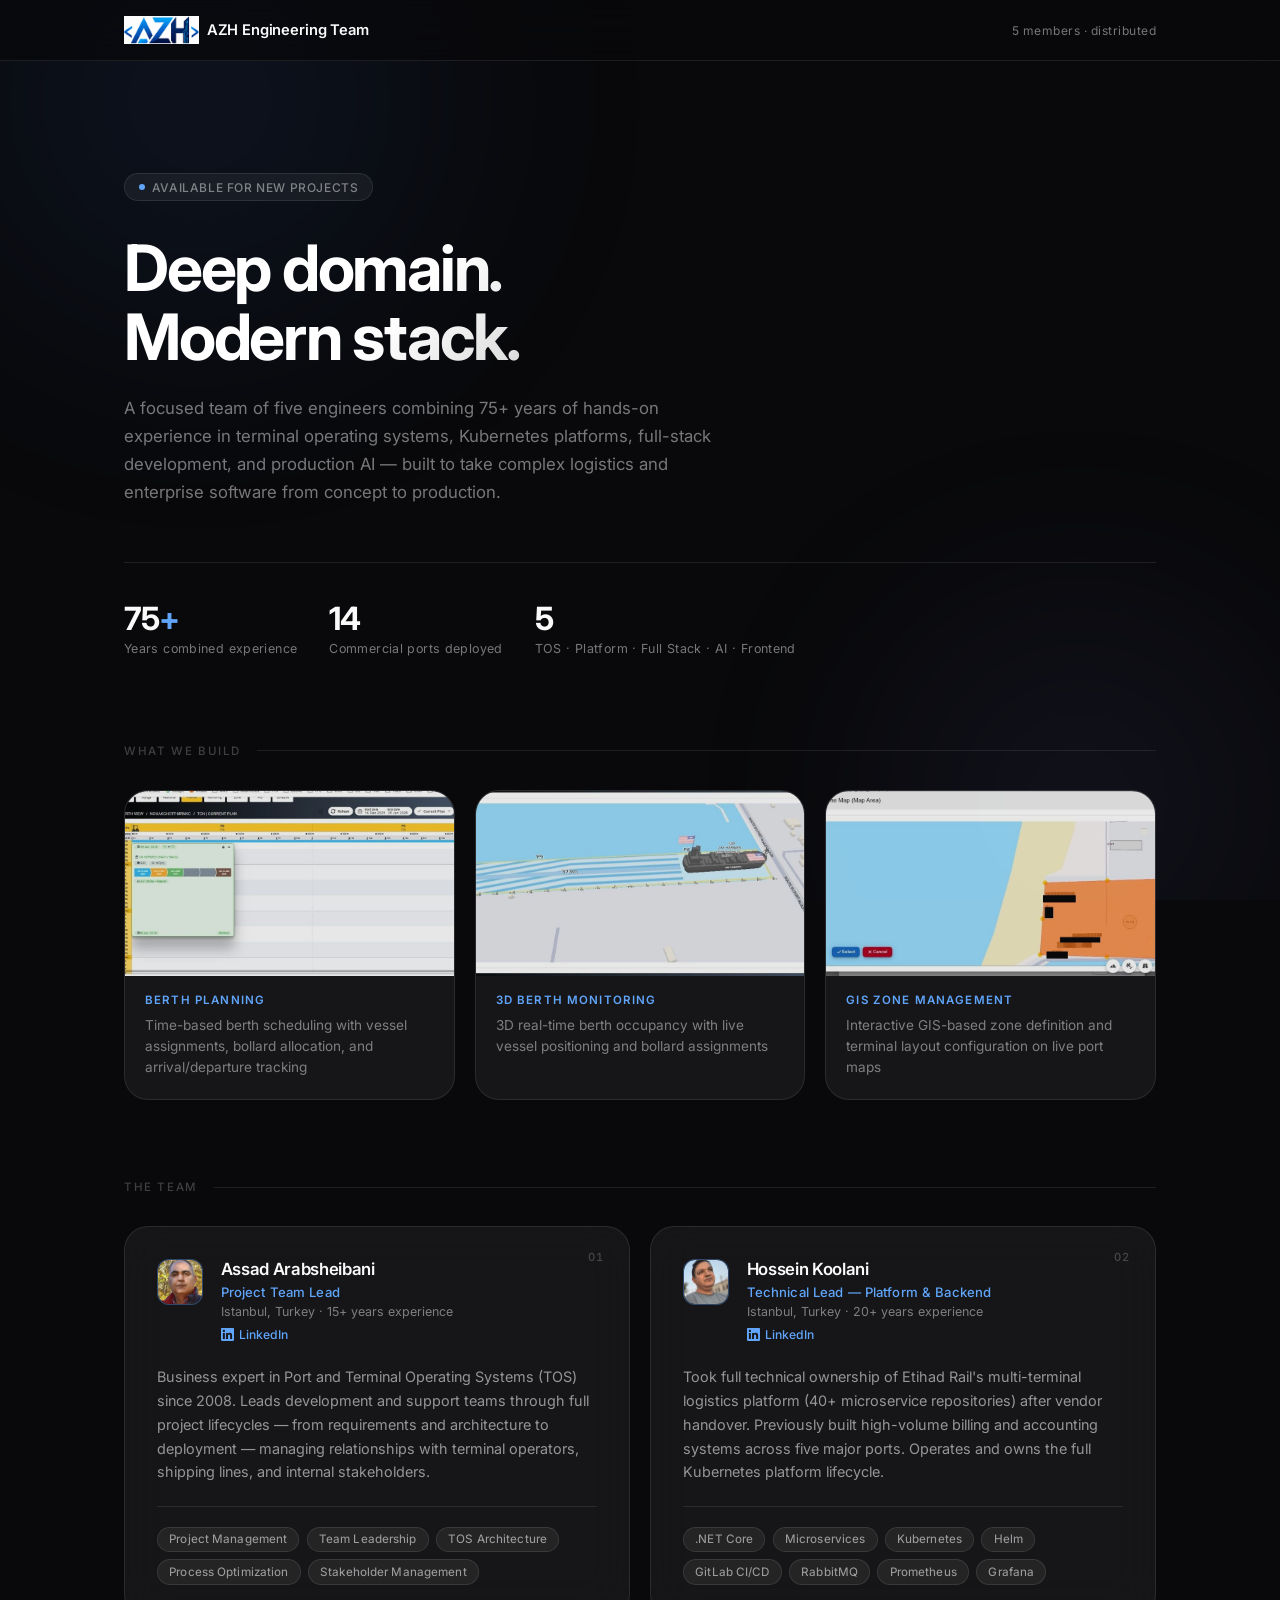
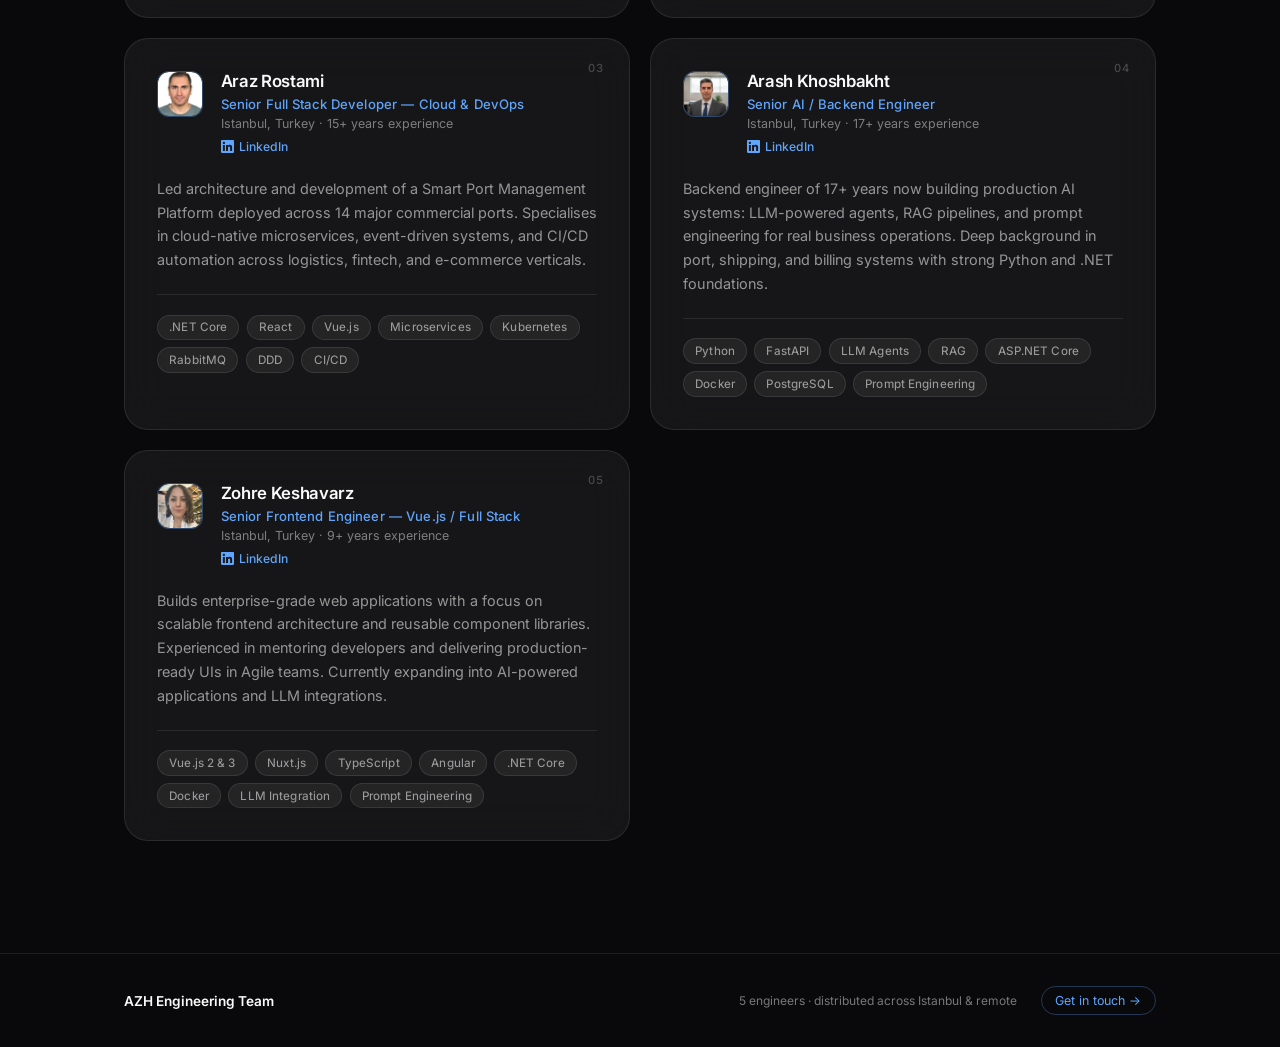
==== index.html @ 7d8e794f "update" ====
<!DOCTYPE html>
<html lang="en">
  
<head>
<meta charset="UTF-8">
<meta name="viewport" content="width=device-width, initial-scale=1.0">
<meta name="description" content="AZH Engineering Team — Specialized software engineers in Port Terminal Operating Systems (TOS), Smart Port Management, Kubernetes platforms, Full Stack development, and production AI. 75+ years combined experience. 14 commercial ports deployed.">
<meta name="robots" content="index, follow">
<meta name="keywords" content="port terminal operating system, TOS software, smart port management, maritime software development, vessel management system, berth planning software, port logistics software, Kubernetes platform engineering, LLM AI engineering, full stack developer Istanbul, .NET Core microservices, port automation software">
<meta name="author" content="AZH Engineering Team">
<meta property="og:title" content="AZH Engineering Team">
<meta property="og:description" content="Deep domain expertise in TOS, Platform, Full Stack, AI and Frontend engineering.">
<meta property="og:type" content="website">
<meta name="theme-color" content="#09090b">
<link rel="icon" type="image/png" href="[data-uri]">
<title>AZH Engineering Team | Port Terminal Software, TOS Development & AI Engineering</title>
<link rel="preconnect" href="https://fonts.googleapis.com">
<link rel="preconnect" href="https://fonts.gstatic.com" crossorigin>
<link href="https://fonts.googleapis.com/css2?family=Inter:wght@300;400;500;600;700&display=swap" rel="stylesheet">
<style>
  *, *::before, *::after { box-sizing: border-box; margin: 0; padding: 0; }

  :root {
    --bg:         #09090b;
    --surface:    rgba(255,255,255,0.055);
    --border:     rgba(255,255,255,0.09);
    --border-h:   rgba(99,179,255,0.35);
    --text:       #fafafa;
    --muted:      rgba(255,255,255,0.45);
    --subtle:     rgba(255,255,255,0.22);
    --accent:     #60a5fa;
    --accent-dim: rgba(96,165,250,0.15);
    --accent-glow:rgba(96,165,250,0.08);
    --radius:     24px;
    --radius-sm:  12px;
    --chip-bg:    rgba(255,255,255,0.06);
    --chip-border:rgba(255,255,255,0.1);
  }

  @media (prefers-reduced-motion: reduce) {
    *, *::before, *::after { animation: none !important; transition: none !important; }
  }

  html { scroll-behavior: smooth; }

  body {
    background: var(--bg);
    color: var(--text);
    font-family: 'Inter', system-ui, sans-serif;
    -webkit-font-smoothing: antialiased;
    min-height: 100vh;
    overflow-x: hidden;
  }

  /* ── Aurora background ── */
  .aurora {
    position: fixed;
    inset: 0;
    z-index: 0;
    pointer-events: none;
    overflow: hidden;
  }
  .aurora::before,
  .aurora::after {
    content: "";
    position: absolute;
    border-radius: 50%;
    filter: blur(120px);
    opacity: 0.12;
  }
  .aurora::before {
    width: 800px; height: 600px;
    top: -200px; left: -200px;
    background: radial-gradient(circle, #3b82f6 0%, transparent 70%);
    animation: drift1 18s ease-in-out infinite alternate;
  }
  .aurora::after {
    width: 600px; height: 500px;
    bottom: -150px; right: -100px;
    background: radial-gradient(circle, #818cf8 0%, transparent 70%);
    animation: drift2 22s ease-in-out infinite alternate;
  }
  @keyframes drift1 { from { transform: translate(0,0); } to { transform: translate(120px, 80px); } }
  @keyframes drift2 { from { transform: translate(0,0); } to { transform: translate(-80px, -60px); } }

  /* ── Layout ── */
  .wrap {
    position: relative;
    z-index: 1;
    max-width: 1080px;
    margin: 0 auto;
    padding: 0 1.5rem;
  }

  /* ── Nav ── */
  nav {
    position: sticky;
    top: 0;
    z-index: 100;
    padding: 1rem 0;
    border-bottom: 1px solid var(--border);
    background: rgba(9,9,11,0.75);
    backdrop-filter: blur(20px);
    -webkit-backdrop-filter: blur(20px);
  }
  .nav-inner {
    max-width: 1080px;
    margin: 0 auto;
    padding: 0 1.5rem;
    display: flex;
    align-items: center;
    justify-content: space-between;
  }
  .wordmark {
    font-size: 0.92rem;
    font-weight: 600;
    letter-spacing: -0.01em;
    color: var(--text);
    display: flex;
    align-items: center;
    gap: 0.5rem;
  }
  .wordmark-dot {
    width: 7px; height: 7px;
    background: var(--accent);
    border-radius: 50%;
    display: inline-block;
    animation: pulse 3s ease-in-out infinite;
  }
  @keyframes pulse {
    0%,100% { opacity:1; transform:scale(1); }
    50% { opacity:0.4; transform:scale(0.7); }
  }
  .nav-tag {
    font-size: 0.75rem;
    color: var(--muted);
    letter-spacing: 0.04em;
    font-weight: 400;
  }

  /* ── Hero ── */
  header {
    padding: 7rem 0 5.5rem;
    animation: fadeUp 0.7s ease both;
  }
  @keyframes fadeUp {
    from { opacity:0; transform:translateY(24px); }
    to   { opacity:1; transform:translateY(0); }
  }

  .badge {
    display: inline-flex;
    align-items: center;
    gap: 0.45rem;
    padding: 0.35rem 0.85rem;
    border: 1px solid var(--border);
    border-radius: 999px;
    font-size: 0.75rem;
    color: var(--muted);
    letter-spacing: 0.05em;
    text-transform: uppercase;
    font-weight: 500;
    margin-bottom: 2rem;
    background: var(--surface);
  }
  .badge-dot {
    width:6px; height:6px;
    background:var(--accent);
    border-radius:50%;
  }

  h1 {
    font-size: clamp(2.6rem, 5.5vw, 4rem);
    font-weight: 700;
    letter-spacing: -0.035em;
    line-height: 1.08;
    max-width: 18ch;
    background: linear-gradient(135deg, #fff 40%, rgba(255,255,255,0.55));
    -webkit-background-clip: text;
    -webkit-text-fill-color: transparent;
    background-clip: text;
  }

  .hero-sub {
    margin-top: 1.5rem;
    font-size: 1.05rem;
    line-height: 1.65;
    color: var(--muted);
    max-width: 54ch;
    font-weight: 400;
  }

  .stats {
    display: flex;
    flex-wrap: wrap;
    gap: 2rem;
    margin-top: 3.5rem;
    padding-top: 2.5rem;
    border-top: 1px solid var(--border);
  }
  .stat-num {
    font-size: 2rem;
    font-weight: 700;
    letter-spacing: -0.03em;
    color: var(--text);
    line-height: 1;
  }
  .stat-num span { color: var(--accent); }
  .stat-label {
    margin-top: 0.35rem;
    font-size: 0.78rem;
    color: var(--muted);
    letter-spacing: 0.03em;
    font-weight: 400;
  }

  /* ── Section label ── */
  .section-head {
    display: flex;
    align-items: center;
    gap: 1rem;
    margin-bottom: 2rem;
  }
  .section-head span {
    font-size: 0.72rem;
    text-transform: uppercase;
    letter-spacing: 0.14em;
    color: var(--subtle);
    font-weight: 500;
    white-space: nowrap;
  }
  .section-head::after {
    content: "";
    flex:1;
    height: 1px;
    background: var(--border);
  }

  /* ── Cards grid ── */
  main { padding-bottom: 7rem; }

  .roster {
    display: grid;
    grid-template-columns: repeat(auto-fill, minmax(480px, 1fr));
    gap: 1.25rem;
  }

  @media (max-width: 760px) {
    .roster { grid-template-columns: 1fr; }
  }

  .card {
    background: var(--surface);
    border: 1px solid var(--border);
    border-radius: var(--radius);
    padding: 2rem;
    backdrop-filter: blur(24px);
    -webkit-backdrop-filter: blur(24px);
    position: relative;
    overflow: hidden;
    transition: border-color 0.3s ease, transform 0.3s ease, box-shadow 0.3s ease;
    animation: fadeUp 0.6s ease both;
  }
  .card:nth-child(1) { animation-delay: 0.05s; }
  .card:nth-child(2) { animation-delay: 0.12s; }
  .card:nth-child(3) { animation-delay: 0.19s; }
  .card:nth-child(4) { animation-delay: 0.26s; }
  .card:nth-child(5) { animation-delay: 0.33s; }

  .card::before {
    content: "";
    position: absolute;
    inset: 0;
    background: radial-gradient(600px circle at var(--mx,50%) var(--my,0%), var(--accent-glow), transparent 50%);
    opacity: 0;
    transition: opacity 0.4s ease;
    pointer-events: none;
    border-radius: var(--radius);
  }
  .card:hover::before { opacity: 1; }
  .card:hover {
    border-color: var(--border-h);
    transform: translateY(-3px);
    box-shadow: 0 20px 60px rgba(0,0,0,0.4), 0 0 0 1px rgba(96,165,250,0.1);
  }

  /* card corner number */
  .card-num {
    position: absolute;
    top: 1.4rem;
    right: 1.6rem;
    font-size: 0.7rem;
    color: var(--subtle);
    font-weight: 500;
    letter-spacing: 0.08em;
    font-variant-numeric: tabular-nums;
  }

  .card-top {
    display: flex;
    align-items: flex-start;
    gap: 1.1rem;
    margin-bottom: 1.25rem;
  }

  .avatar {
    width: 46px; height: 46px;
    border-radius: var(--radius-sm);
    background: var(--accent-dim);
    border: 1px solid rgba(96,165,250,0.25);
    display: flex;
    align-items: center;
    justify-content: center;
    font-weight: 700;
    font-size: 0.95rem;
    color: var(--accent);
    flex-shrink: 0;
    letter-spacing: -0.02em;
  }

  .card-meta { flex: 1; }

  .card-name {
    font-size: 1.05rem;
    font-weight: 600;
    letter-spacing: -0.02em;
    line-height: 1.2;
    color: var(--text);
  }

  .card-role {
    margin-top: 0.3rem;
    font-size: 0.82rem;
    color: var(--accent);
    font-weight: 500;
    letter-spacing: 0.01em;
  }

  .card-loc {
    margin-top: 0.25rem;
    font-size: 0.78rem;
    color: var(--muted);
    font-weight: 400;
  }

  
  .card-linkedin {
    margin-top: 0.5rem;
    display: inline-flex;
    align-items: center;
    gap: 0.35rem;
    font-size: 0.76rem;
    color: var(--accent);
    text-decoration: none;
    font-weight: 500;
    transition: opacity 0.2s;
  }
  .card-linkedin:hover { opacity: 0.7; }
  .card-linkedin svg { width: 13px; height: 13px; fill: currentColor; }

  .card-summary {
    font-size: 0.9rem;
    line-height: 1.65;
    color: rgba(255,255,255,0.55);
    margin-bottom: 1.4rem;
  }

  .divider {
    height: 1px;
    background: var(--border);
    margin-bottom: 1.2rem;
  }

  .chips {
    display: flex;
    flex-wrap: wrap;
    gap: 0.45rem;
  }
  .chip {
    font-size: 0.73rem;
    padding: 0.3rem 0.7rem;
    background: var(--chip-bg);
    border: 1px solid var(--chip-border);
    border-radius: 999px;
    color: rgba(255,255,255,0.55);
    font-weight: 450;
    white-space: nowrap;
    letter-spacing: 0.01em;
    transition: border-color 0.2s, color 0.2s;
  }
  .card:hover .chip {
    border-color: rgba(96,165,250,0.2);
    color: rgba(255,255,255,0.7);
  }



  /* ── Work Section ── */
  .work-section { padding-bottom: 5rem; }

  .work-grid {
    display: grid;
    grid-template-columns: repeat(3, 1fr);
    gap: 1.25rem;
  }

  @media (max-width: 900px) {
    .work-grid { grid-template-columns: 1fr; }
  }

  .work-card {
    background: var(--surface);
    border: 1px solid var(--border);
    border-radius: var(--radius);
    overflow: hidden;
    transition: border-color 0.3s ease, transform 0.3s ease, box-shadow 0.3s ease;
    animation: fadeUp 0.6s ease both;
  }
  .work-card:nth-child(1) { animation-delay: 0.08s; }
  .work-card:nth-child(2) { animation-delay: 0.16s; }
  .work-card:nth-child(3) { animation-delay: 0.24s; }
  .work-card:hover {
    border-color: var(--border-h);
    transform: translateY(-3px);
    box-shadow: 0 20px 60px rgba(0,0,0,0.4);
  }

  .work-img {
    width: 100%;
    aspect-ratio: 16/9;
    overflow: hidden;
    background: rgba(0,0,0,0.3);
  }
  .work-img img {
    width: 100%;
    height: 100%;
    object-fit: cover;
    display: block;
    transition: transform 0.5s ease;
    opacity: 0.9;
  }
  .work-card:hover .work-img img {
    transform: scale(1.03);
    opacity: 1;
  }

  .work-info { padding: 1.1rem 1.25rem 1.3rem; }

  .work-tag {
    font-size: 0.72rem;
    font-weight: 600;
    text-transform: uppercase;
    letter-spacing: 0.1em;
    color: var(--accent);
    display: block;
    margin-bottom: 0.5rem;
  }

  .work-desc {
    font-size: 0.85rem;
    line-height: 1.55;
    color: var(--muted);
  }


  /* ── Lightbox ── */
  .lightbox-trigger { cursor: zoom-in; }

  .lightbox-overlay {
    position: fixed;
    inset: 0;
    background: rgba(9,9,11,0.92);
    backdrop-filter: blur(8px);
    -webkit-backdrop-filter: blur(8px);
    display: none;
    align-items: center;
    justify-content: center;
    z-index: 1000;
    padding: 3rem 1.5rem;
    cursor: zoom-out;
    animation: lightboxFade 0.25s ease;
  }
  .lightbox-overlay.active { display: flex; }

  @keyframes lightboxFade {
    from { opacity: 0; }
    to { opacity: 1; }
  }

  .lightbox-overlay img {
    max-width: min(100%, 1400px);
    max-height: 100%;
    width: auto;
    height: auto;
    border-radius: 12px;
    box-shadow: 0 30px 90px rgba(0,0,0,0.6);
    border: 1px solid var(--border);
    animation: lightboxZoom 0.3s ease;
    image-rendering: -webkit-optimize-contrast;
    image-rendering: crisp-edges;
  }

  @keyframes lightboxZoom {
    from { transform: scale(0.94); opacity: 0; }
    to { transform: scale(1); opacity: 1; }
  }

  .lightbox-close {
    position: fixed;
    top: 1.75rem;
    right: 1.75rem;
    width: 42px;
    height: 42px;
    border-radius: 50%;
    background: var(--surface);
    border: 1px solid var(--border);
    color: var(--text);
    font-size: 1.3rem;
    display: flex;
    align-items: center;
    justify-content: center;
    cursor: pointer;
    z-index: 1001;
    transition: background 0.2s, transform 0.2s;
  }
  .lightbox-close:hover { background: rgba(255,255,255,0.12); transform: scale(1.05); }

  .work-img { position: relative; }
  .work-img::after {
    content: "⤢";
    position: absolute;
    top: 0.7rem;
    right: 0.7rem;
    width: 30px;
    height: 30px;
    background: rgba(9,9,11,0.65);
    backdrop-filter: blur(6px);
    border: 1px solid rgba(255,255,255,0.15);
    border-radius: 8px;
    display: flex;
    align-items: center;
    justify-content: center;
    font-size: 0.95rem;
    color: var(--text);
    opacity: 0;
    transition: opacity 0.25s ease;
    pointer-events: none;
  }
  .work-card:hover .work-img::after { opacity: 1; }

  /* ── Footer ── */
  footer {
    border-top: 1px solid var(--border);
    padding: 2rem 0;
  }
  .footer-inner {
    max-width: 1080px;
    margin: 0 auto;
    padding: 0 1.5rem;
    display: flex;
    align-items: center;
    justify-content: space-between;
    flex-wrap: wrap;
    gap: 1rem;
  }
  .footer-brand {
    font-size: 0.85rem;
    font-weight: 600;
    color: var(--text);
  }
  .footer-note {
    font-size: 0.75rem;
    color: var(--muted);
  }
</style>

<script type="application/ld+json">
{
  "@context": "https://schema.org",
  "@type": "ProfessionalService",
  "name": "AZH Engineering Team",
  "description": "Specialized software engineering team with deep expertise in Port Terminal Operating Systems (TOS), Smart Port Management platforms, cloud-native microservices, and production AI systems.",
  "email": "azhdevteam@outlook.com",
  "knowsAbout": [
    "Port Terminal Operating Systems",
    "Terminal Management Software",
    "Vessel Management Systems",
    "Berth Planning Software",
    "Smart Port Management",
    "Kubernetes Platform Engineering",
    "Microservices Architecture",
    "LLM AI Engineering",
    "Full Stack Development",
    "Maritime Logistics Software"
  ],
  "hasOfferCatalog": {
    "@type": "OfferCatalog",
    "name": "Engineering Services",
    "itemListElement": [
      {
        "@type": "Offer",
        "itemOffered": {
          "@type": "Service",
          "name": "Port Terminal Operating System Development"
        }
      },
      {
        "@type": "Offer",
        "itemOffered": {
          "@type": "Service",
          "name": "Cloud-Native Platform Engineering"
        }
      },
      {
        "@type": "Offer",
        "itemOffered": {
          "@type": "Service",
          "name": "AI & LLM Integration"
        }
      }
    ]
  }
}
</script>
</head>
<body>

<div class="aurora"></div>

<nav>
  <div class="nav-inner">
    <div class="wordmark">
      <img src="[data-uri]" alt="AZH logo" style="height:28px;width:auto;display:block;">
      AZH Engineering Team
    </div>
    <span class="nav-tag">5 members · distributed</span>
  </div>
</nav>

<div class="wrap">
  <header>
    <div class="badge"><span class="badge-dot"></span> Available for new projects</div>
    <h1>Deep domain.<br>Modern stack.</h1>
    <p class="hero-sub">
      A focused team of five engineers combining 75+ years of hands-on experience in
      terminal operating systems, Kubernetes platforms, full-stack development, and
      production AI — built to take complex logistics and enterprise software from
      concept to production.
    </p>
    <div class="stats">
      <div>
        <div class="stat-num">75<span>+</span></div>
        <div class="stat-label">Years combined experience</div>
      </div>
      <div>
        <div class="stat-num">14</div>
        <div class="stat-label">Commercial ports deployed</div>
      </div>
      <div>
        <div class="stat-num">5</div>
        <div class="stat-label">TOS · Platform · Full Stack · AI · Frontend</div>
      </div>
    </div>
  </header>

  

  <section class="work-section">
    <div class="section-head"><span>What We Build</span></div>
    <div class="work-grid">
      <div class="work-card">
        <div class="work-img">
          <img src="[data-uri]" alt="Berth Planner" data-full="[data-uri]" class="lightbox-trigger">
        </div>
        <div class="work-info">
          <span class="work-tag">Berth Planning</span>
          <p class="work-desc">Time-based berth scheduling with vessel assignments, bollard allocation, and arrival/departure tracking</p>
        </div>
      </div>

      <div class="work-card">
        <div class="work-img">
          <img src="[data-uri]" alt="3D Berth View" data-full="[data-uri]" class="lightbox-trigger">
        </div>
        <div class="work-info">
          <span class="work-tag">3D Berth Monitoring</span>
          <p class="work-desc">3D real-time berth occupancy with live vessel positioning and bollard assignments</p>
        </div>
      </div>

      <div class="work-card">
        <div class="work-img">
          <img src="[data-uri]" alt="Map Area" data-full="[data-uri]" class="lightbox-trigger">
        </div>
        <div class="work-info">
          <span class="work-tag">GIS Zone Management</span>
          <p class="work-desc">Interactive GIS-based zone definition and terminal layout configuration on live port maps</p>
        </div>
      </div>
    </div>
  </section>
  <main>
    <div class="section-head"><span>The Team</span></div>

    <div class="roster">

      <div class="card">
        <div class="card-num">01</div>
        <div class="card-top">
          <div class="avatar" style="padding:0;overflow:hidden;"><img src="[data-uri]" style="width:100%;height:100%;object-fit:cover;border-radius:11px;" alt="Assad Arabsheibani"></div>
          <div class="card-meta">
            <div class="card-name">Assad Arabsheibani</div>
            <div class="card-role">Project Team Lead</div>
            <div class="card-loc">Istanbul, Turkey · 15+ years experience</div>
            <a href="https://www.linkedin.com/in/assad-arabsheibani-8a3bbb10" target="_blank" rel="noopener" class="card-linkedin"><svg viewBox="0 0 24 24"><path d="M20.447 20.452h-3.554v-5.569c0-1.328-.027-3.037-1.852-3.037-1.853 0-2.136 1.446-2.136 2.939v5.667H9.351V9h3.414v1.561h.046c.477-.9 1.637-1.85 3.37-1.85 3.601 0 4.267 2.37 4.267 5.455v6.286zM5.337 7.433c-1.144 0-2.063-.926-2.063-2.065 0-1.138.92-2.063 2.063-2.063 1.14 0 2.064.925 2.064 2.063 0 1.139-.925 2.065-2.064 2.065zm1.782 13.019H3.555V9h3.564v11.452zM22.225 0H1.771C.792 0 0 .774 0 1.729v20.542C0 23.227.792 24 1.771 24h20.451C23.2 24 24 23.227 24 22.271V1.729C24 .774 23.2 0 22.222 0h.003z"/></svg>LinkedIn</a>
          </div>
        </div>
        <p class="card-summary">
          Business expert in Port and Terminal Operating Systems (TOS) since 2008.
          Leads development and support teams through full project lifecycles — from
          requirements and architecture to deployment — managing relationships with
          terminal operators, shipping lines, and internal stakeholders.
        </p>
        <div class="divider"></div>
        <div class="chips">
          <span class="chip">Project Management</span>
          <span class="chip">Team Leadership</span>
          <span class="chip">TOS Architecture</span>
          <span class="chip">Process Optimization</span>
          <span class="chip">Stakeholder Management</span>
        </div>
      </div>

      <div class="card">
        <div class="card-num">02</div>
        <div class="card-top">
          <div class="avatar" style="padding:0;overflow:hidden;"><img src="[data-uri]" style="width:100%;height:100%;object-fit:cover;border-radius:11px;" alt="Hossein Koolani"></div>
          <div class="card-meta">
            <div class="card-name">Hossein Koolani</div>
            <div class="card-role">Technical Lead — Platform & Backend</div>
            <div class="card-loc">Istanbul, Turkey · 20+ years experience</div>
            <a href="https://www.linkedin.com/in/hossien-kolani-720103bb" target="_blank" rel="noopener" class="card-linkedin"><svg viewBox="0 0 24 24"><path d="M20.447 20.452h-3.554v-5.569c0-1.328-.027-3.037-1.852-3.037-1.853 0-2.136 1.446-2.136 2.939v5.667H9.351V9h3.414v1.561h.046c.477-.9 1.637-1.85 3.37-1.85 3.601 0 4.267 2.37 4.267 5.455v6.286zM5.337 7.433c-1.144 0-2.063-.926-2.063-2.065 0-1.138.92-2.063 2.063-2.063 1.14 0 2.064.925 2.064 2.063 0 1.139-.925 2.065-2.064 2.065zm1.782 13.019H3.555V9h3.564v11.452zM22.225 0H1.771C.792 0 0 .774 0 1.729v20.542C0 23.227.792 24 1.771 24h20.451C23.2 24 24 23.227 24 22.271V1.729C24 .774 23.2 0 22.222 0h.003z"/></svg>LinkedIn</a>
          </div>
        </div>
        <p class="card-summary">
          Took full technical ownership of Etihad Rail's multi-terminal logistics platform
          (40+ microservice repositories) after vendor handover. Previously built
          high-volume billing and accounting systems across five major ports. Operates and
          owns the full Kubernetes platform lifecycle.
        </p>
        <div class="divider"></div>
        <div class="chips">
          <span class="chip">.NET Core</span>
          <span class="chip">Microservices</span>
          <span class="chip">Kubernetes</span>
          <span class="chip">Helm</span>
          <span class="chip">GitLab CI/CD</span>
          <span class="chip">RabbitMQ</span>
          <span class="chip">Prometheus</span>
          <span class="chip">Grafana</span>
        </div>
      </div>

      <div class="card">
        <div class="card-num">03</div>
        <div class="card-top">
          <div class="avatar" style="padding:0;overflow:hidden;"><img src="[data-uri]" style="width:100%;height:100%;object-fit:cover;border-radius:11px;" alt="Araz Rostami"></div>
          <div class="card-meta">
            <div class="card-name">Araz Rostami</div>
            <div class="card-role">Senior Full Stack Developer — Cloud & DevOps</div>
            <div class="card-loc">Istanbul, Turkey · 15+ years experience</div>
            <a href="https://linkedin.com/in/arazrostami" target="_blank" rel="noopener" class="card-linkedin"><svg viewBox="0 0 24 24"><path d="M20.447 20.452h-3.554v-5.569c0-1.328-.027-3.037-1.852-3.037-1.853 0-2.136 1.446-2.136 2.939v5.667H9.351V9h3.414v1.561h.046c.477-.9 1.637-1.85 3.37-1.85 3.601 0 4.267 2.37 4.267 5.455v6.286zM5.337 7.433c-1.144 0-2.063-.926-2.063-2.065 0-1.138.92-2.063 2.063-2.063 1.14 0 2.064.925 2.064 2.063 0 1.139-.925 2.065-2.064 2.065zm1.782 13.019H3.555V9h3.564v11.452zM22.225 0H1.771C.792 0 0 .774 0 1.729v20.542C0 23.227.792 24 1.771 24h20.451C23.2 24 24 23.227 24 22.271V1.729C24 .774 23.2 0 22.222 0h.003z"/></svg>LinkedIn</a>
          </div>
        </div>
        <p class="card-summary">
          Led architecture and development of a Smart Port Management Platform deployed
          across 14 major commercial ports. Specialises in cloud-native microservices,
          event-driven systems, and CI/CD automation across logistics, fintech, and
          e-commerce verticals.
        </p>
        <div class="divider"></div>
        <div class="chips">
          <span class="chip">.NET Core</span>
          <span class="chip">React</span>
          <span class="chip">Vue.js</span>
          <span class="chip">Microservices</span>
          <span class="chip">Kubernetes</span>
          <span class="chip">RabbitMQ</span>
          <span class="chip">DDD</span>
          <span class="chip">CI/CD</span>
        </div>
      </div>

      <div class="card">
        <div class="card-num">04</div>
        <div class="card-top">
          <div class="avatar" style="padding:0;overflow:hidden;"><img src="[data-uri]" style="width:100%;height:100%;object-fit:cover;border-radius:11px;" alt="Arash Khoshbakht"></div>
          <div class="card-meta">
            <div class="card-name">Arash Khoshbakht</div>
            <div class="card-role">Senior AI / Backend Engineer</div>
            <div class="card-loc">Istanbul, Turkey · 17+ years experience</div>
            <a href="https://linkedin.com/in/arashkhoshbakht" target="_blank" rel="noopener" class="card-linkedin"><svg viewBox="0 0 24 24"><path d="M20.447 20.452h-3.554v-5.569c0-1.328-.027-3.037-1.852-3.037-1.853 0-2.136 1.446-2.136 2.939v5.667H9.351V9h3.414v1.561h.046c.477-.9 1.637-1.85 3.37-1.85 3.601 0 4.267 2.37 4.267 5.455v6.286zM5.337 7.433c-1.144 0-2.063-.926-2.063-2.065 0-1.138.92-2.063 2.063-2.063 1.14 0 2.064.925 2.064 2.063 0 1.139-.925 2.065-2.064 2.065zm1.782 13.019H3.555V9h3.564v11.452zM22.225 0H1.771C.792 0 0 .774 0 1.729v20.542C0 23.227.792 24 1.771 24h20.451C23.2 24 24 23.227 24 22.271V1.729C24 .774 23.2 0 22.222 0h.003z"/></svg>LinkedIn</a>
          </div>
        </div>
        <p class="card-summary">
          Backend engineer of 17+ years now building production AI systems: LLM-powered
          agents, RAG pipelines, and prompt engineering for real business operations.
          Deep background in port, shipping, and billing systems with strong Python
          and .NET foundations.
        </p>
        <div class="divider"></div>
        <div class="chips">
          <span class="chip">Python</span>
          <span class="chip">FastAPI</span>
          <span class="chip">LLM Agents</span>
          <span class="chip">RAG</span>
          <span class="chip">ASP.NET Core</span>
          <span class="chip">Docker</span>
          <span class="chip">PostgreSQL</span>
          <span class="chip">Prompt Engineering</span>
        </div>
      </div>

      <div class="card">
        <div class="card-num">05</div>
        <div class="card-top">
          <div class="avatar" style="padding:0;overflow:hidden;"><img src="[data-uri]" style="width:100%;height:100%;object-fit:cover;border-radius:11px;" alt="Zohre Keshavarz"></div>
          <div class="card-meta">
            <div class="card-name">Zohre Keshavarz</div>
            <div class="card-role">Senior Frontend Engineer — Vue.js / Full Stack</div>
            <div class="card-loc">Istanbul, Turkey · 9+ years experience</div>
            <a href="https://linkedin.com/in/zohre-keshavarz-2a3221bb" target="_blank" rel="noopener" class="card-linkedin"><svg viewBox="0 0 24 24"><path d="M20.447 20.452h-3.554v-5.569c0-1.328-.027-3.037-1.852-3.037-1.853 0-2.136 1.446-2.136 2.939v5.667H9.351V9h3.414v1.561h.046c.477-.9 1.637-1.85 3.37-1.85 3.601 0 4.267 2.37 4.267 5.455v6.286zM5.337 7.433c-1.144 0-2.063-.926-2.063-2.065 0-1.138.92-2.063 2.063-2.063 1.14 0 2.064.925 2.064 2.063 0 1.139-.925 2.065-2.064 2.065zm1.782 13.019H3.555V9h3.564v11.452zM22.225 0H1.771C.792 0 0 .774 0 1.729v20.542C0 23.227.792 24 1.771 24h20.451C23.2 24 24 23.227 24 22.271V1.729C24 .774 23.2 0 22.222 0h.003z"/></svg>LinkedIn</a>
          </div>
        </div>
        <p class="card-summary">
          Builds enterprise-grade web applications with a focus on scalable frontend
          architecture and reusable component libraries. Experienced in mentoring
          developers and delivering production-ready UIs in Agile teams. Currently
          expanding into AI-powered applications and LLM integrations.
        </p>
        <div class="divider"></div>
        <div class="chips">
          <span class="chip">Vue.js 2 & 3</span>
          <span class="chip">Nuxt.js</span>
          <span class="chip">TypeScript</span>
          <span class="chip">Angular</span>
          <span class="chip">.NET Core</span>
          <span class="chip">Docker</span>
          <span class="chip">LLM Integration</span>
          <span class="chip">Prompt Engineering</span>
        </div>
      </div>

    </div>
  </main>
</div>

<footer>
  <div class="footer-inner">
    <span class="footer-brand">AZH Engineering Team</span>
    <div style="display:flex;align-items:center;gap:1.5rem;flex-wrap:wrap;">
      <span class="footer-note">5 engineers · distributed across Istanbul & remote</span>
      <a href="mailto:azhdevteam@outlook.com" style="font-size:0.78rem;color:var(--accent);text-decoration:none;border:1px solid rgba(96,165,250,0.3);padding:0.35rem 0.85rem;border-radius:999px;transition:background 0.2s;" onmouseover="this.style.background='rgba(96,165,250,0.1)'" onmouseout="this.style.background='transparent'">Get in touch →</a>
    </div>
  </div>
</footer>

<script>
  // Spotlight effect on cards
  document.querySelectorAll('.card').forEach(card => {
    card.addEventListener('mousemove', e => {
      const r = card.getBoundingClientRect();
      card.style.setProperty('--mx', ((e.clientX - r.left) / r.width * 100) + '%');
      card.style.setProperty('--my', ((e.clientY - r.top)  / r.height * 100) + '%');
    });
  });
</script>


<div class="lightbox-overlay" id="lightboxOverlay">
  <div class="lightbox-close" id="lightboxClose">&times;</div>
  <img id="lightboxImg" src="" alt="Full size preview">
</div>


<script>
  (function() {
    const overlay = document.getElementById('lightboxOverlay');
    const lightboxImg = document.getElementById('lightboxImg');
    const closeBtn = document.getElementById('lightboxClose');

    document.querySelectorAll('.lightbox-trigger').forEach(img => {
      img.addEventListener('click', () => {
        const fullSrc = img.getAttribute('data-full') || img.src;
        lightboxImg.src = fullSrc;
        overlay.classList.add('active');
        document.body.style.overflow = 'hidden';
      });
    });

    function closeLightbox() {
      overlay.classList.remove('active');
      document.body.style.overflow = '';
    }

    overlay.addEventListener('click', closeLightbox);
    closeBtn.addEventListener('click', closeLightbox);
    document.addEventListener('keydown', e => {
      if (e.key === 'Escape') closeLightbox();
    });
  })();
</script>

</body>
</html>
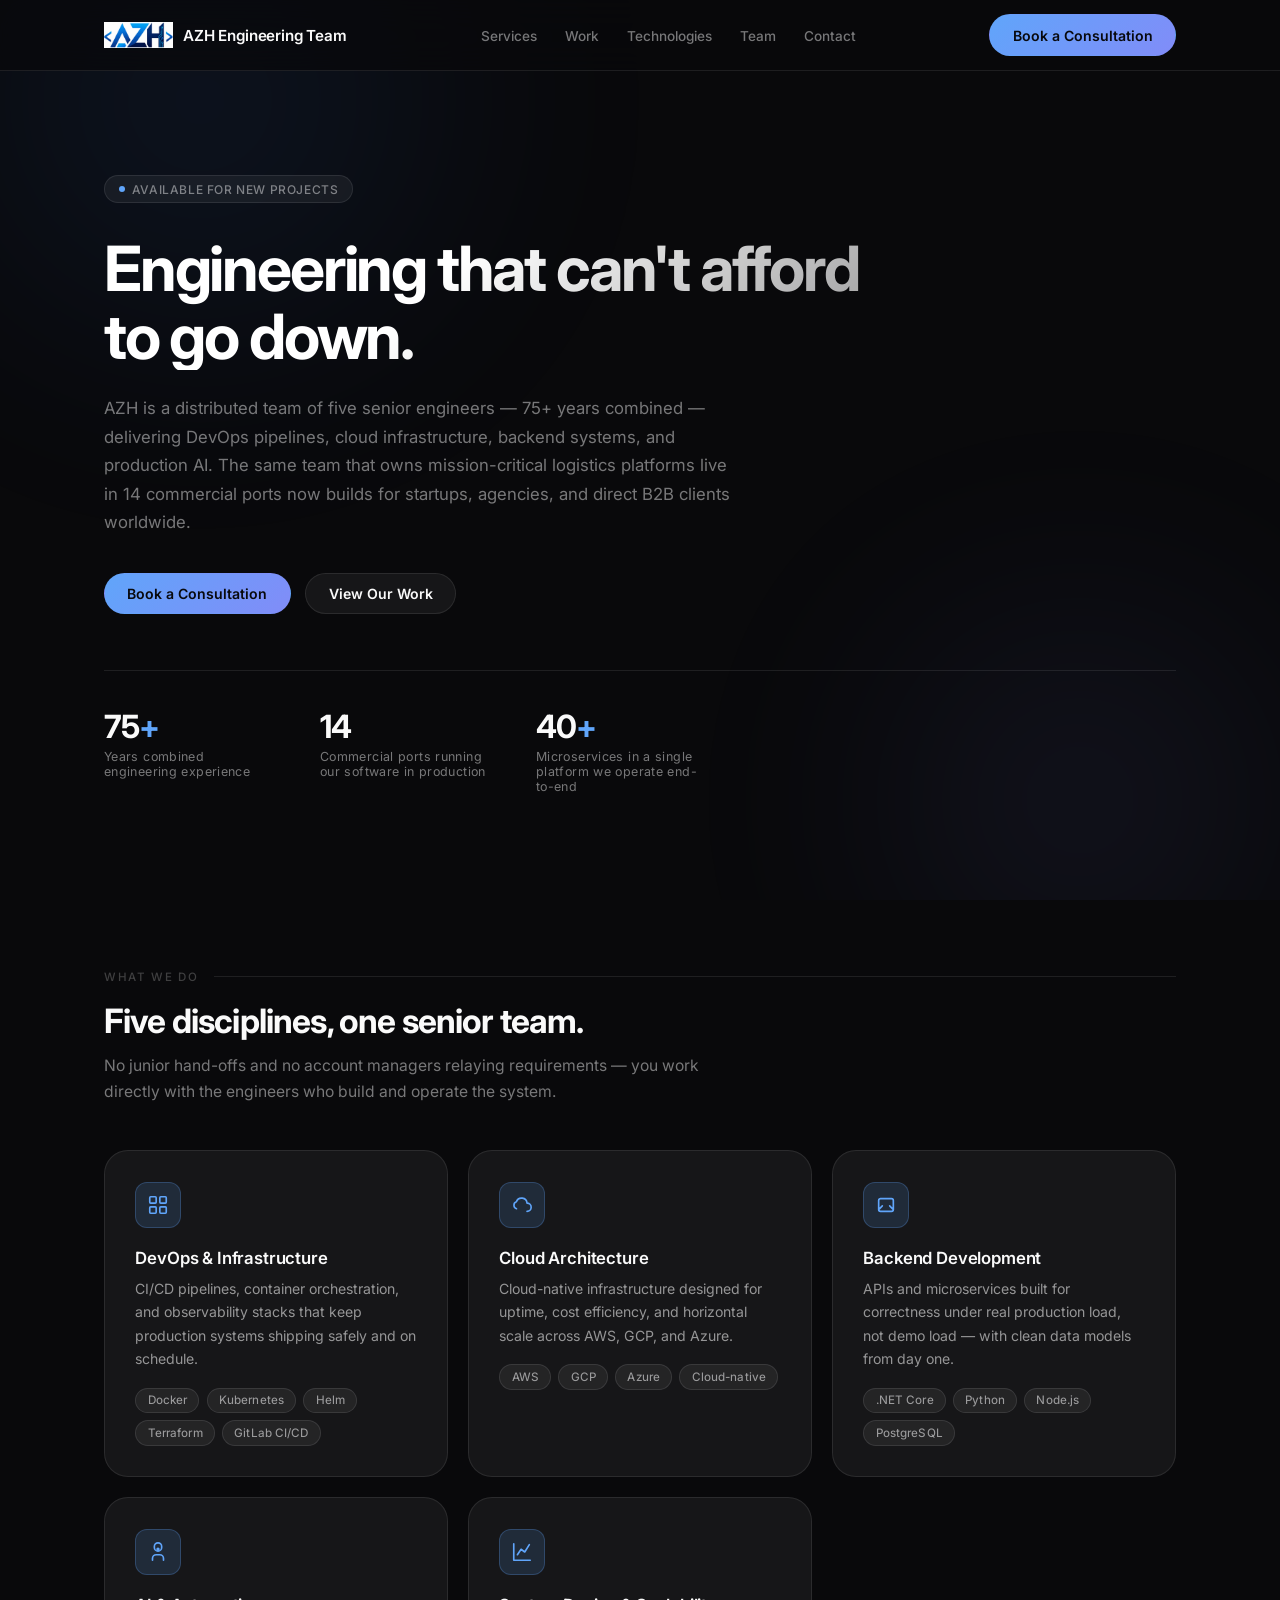
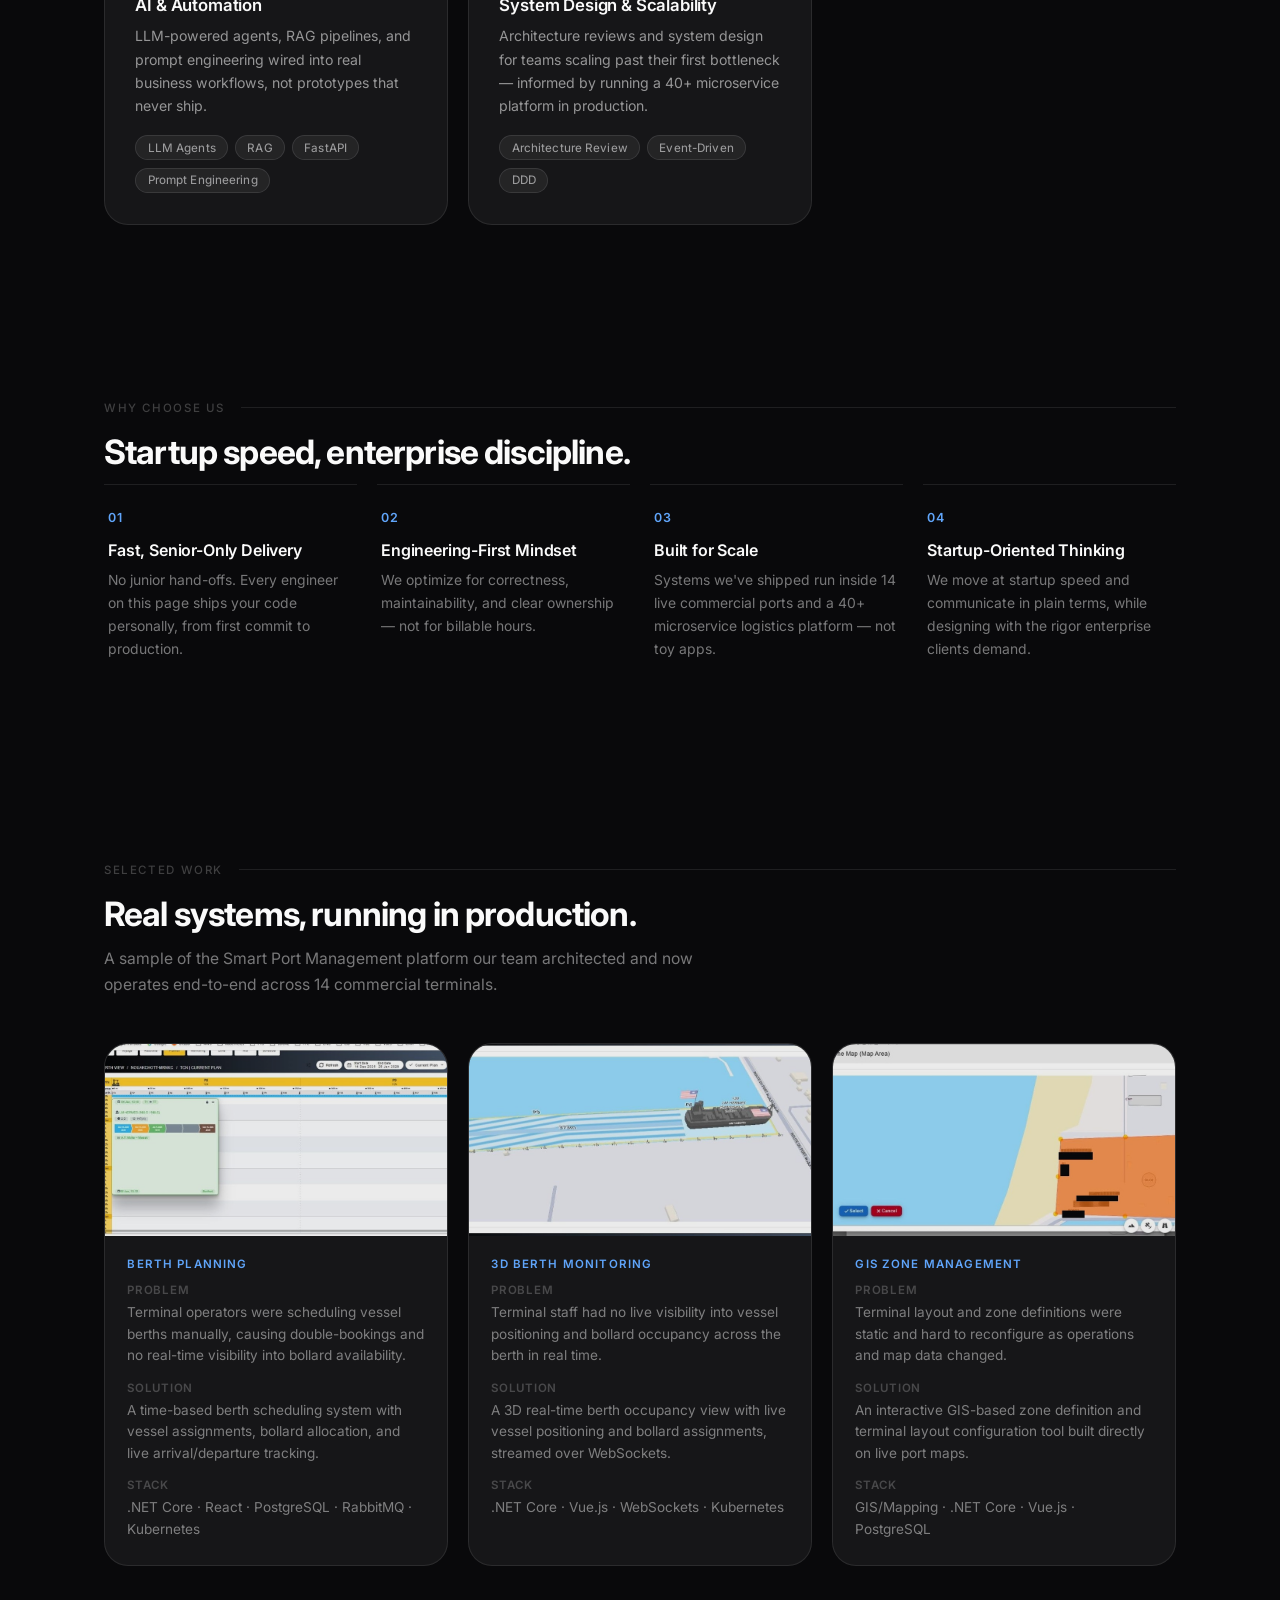
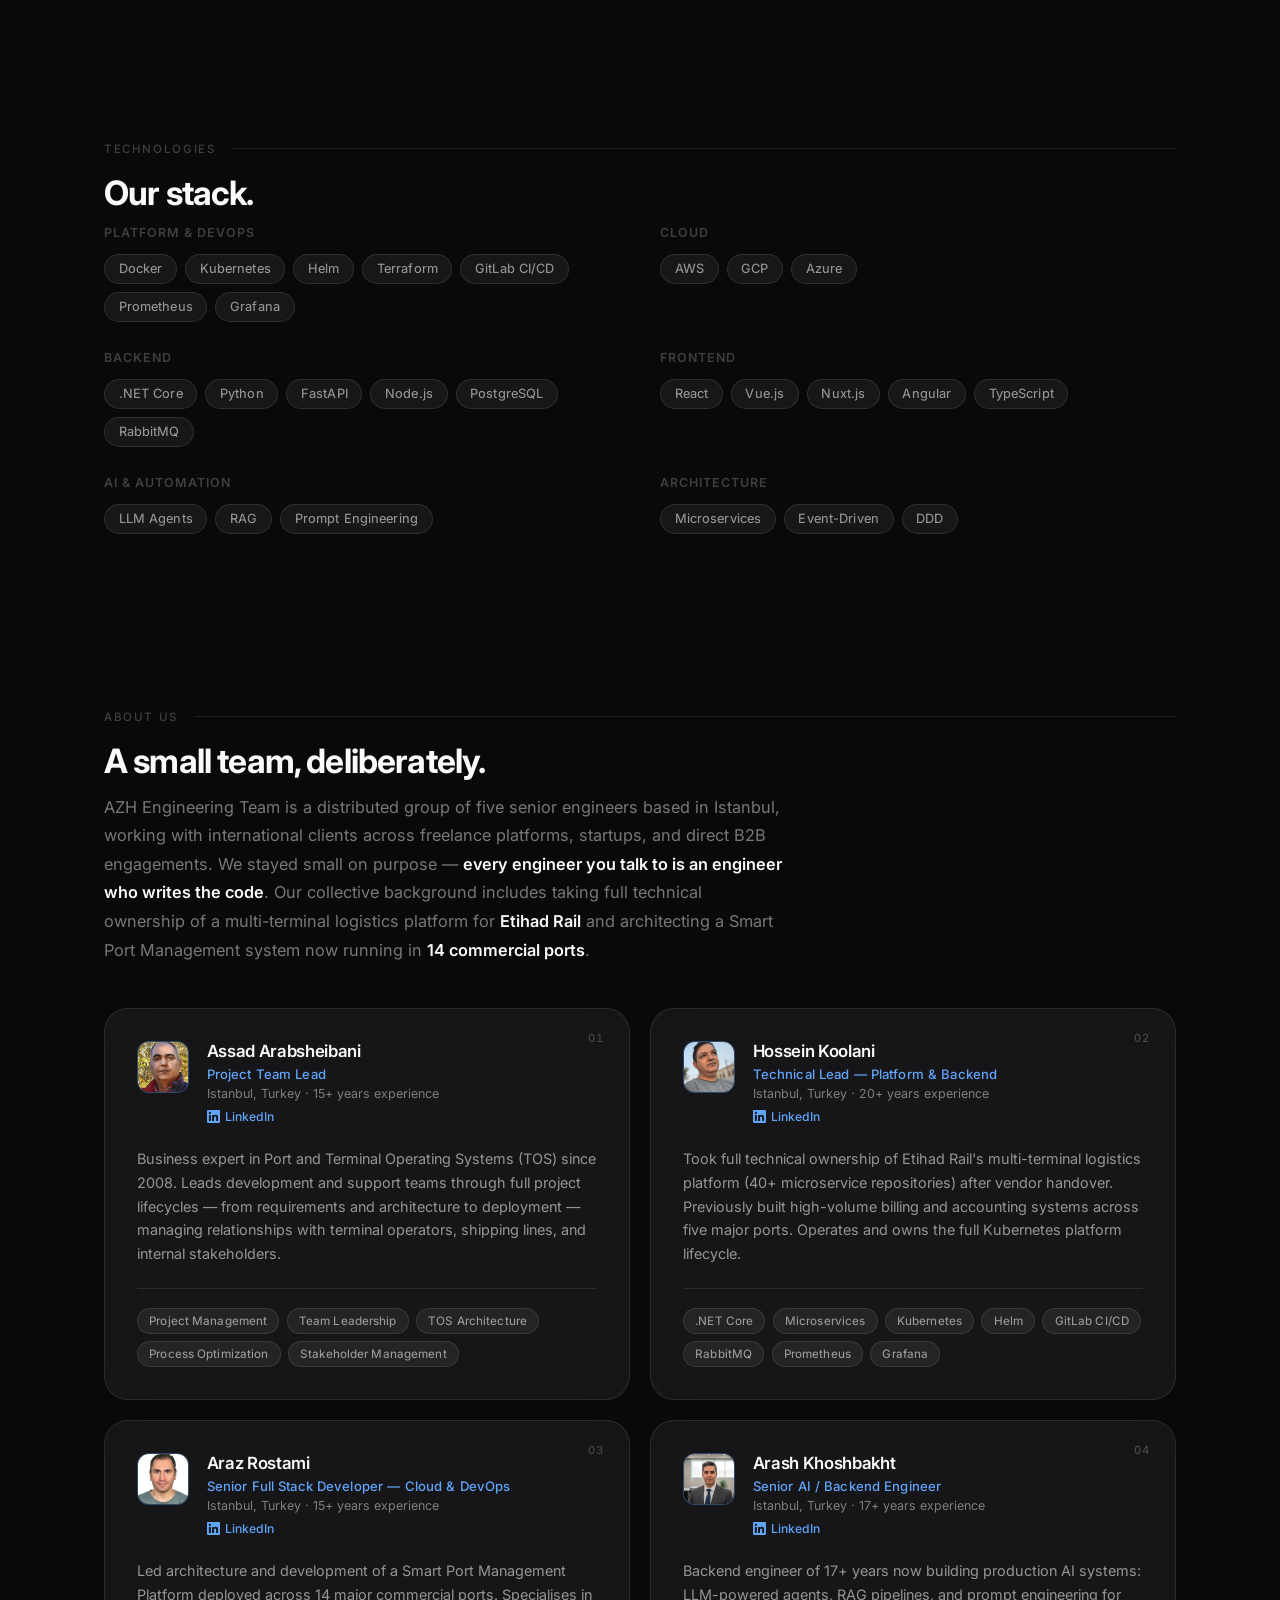
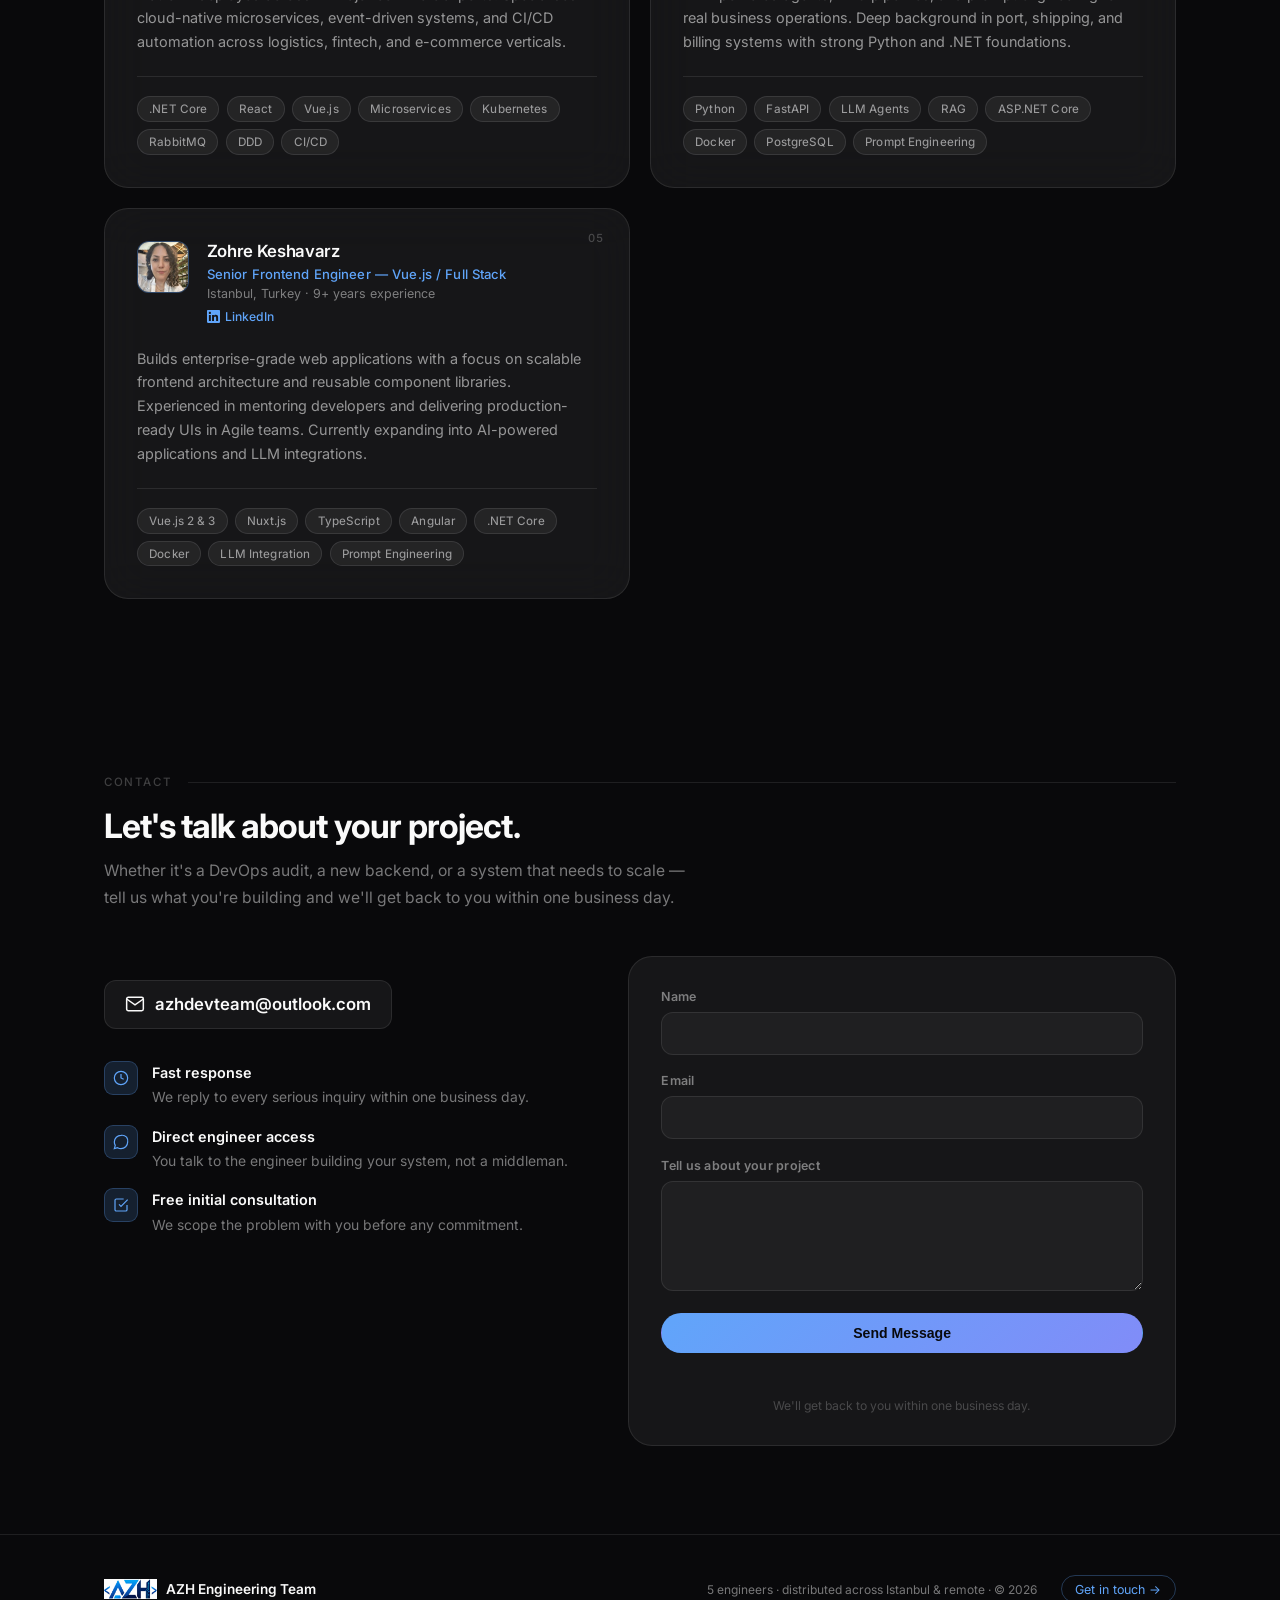
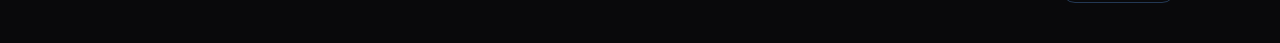
==== commit bca78cd1: "update" ====
--- a/index.html
+++ b/index.html
@@ -1,623 +1,62 @@
 <!DOCTYPE html>
 <html lang="en">
-  
 <head>
 <meta charset="UTF-8">
 <meta name="viewport" content="width=device-width, initial-scale=1.0">
-<meta name="description" content="AZH Engineering Team — Specialized software engineers in Port Terminal Operating Systems (TOS), Smart Port Management, Kubernetes platforms, Full Stack development, and production AI. 75+ years combined experience. 14 commercial ports deployed.">
+<title>AZH Engineering Team | DevOps, Cloud, Backend & AI Engineering Studio</title>
+<meta name="description" content="AZH Engineering Team is a distributed studio of five senior engineers delivering DevOps, cloud architecture, backend development, and production AI — proven on systems live in 14 commercial ports and a 40+ microservice logistics platform.">
 <meta name="robots" content="index, follow">
-<meta name="keywords" content="port terminal operating system, TOS software, smart port management, maritime software development, vessel management system, berth planning software, port logistics software, Kubernetes platform engineering, LLM AI engineering, full stack developer Istanbul, .NET Core microservices, port automation software">
+<meta name="keywords" content="DevOps consulting, cloud architecture, backend development, AI automation, system design consulting, Kubernetes engineering, Node.js Python API development, port terminal operating system, TOS software, LLM AI engineering, full stack developer Istanbul, .NET Core microservices">
 <meta name="author" content="AZH Engineering Team">
-<meta property="og:title" content="AZH Engineering Team">
-<meta property="og:description" content="Deep domain expertise in TOS, Platform, Full Stack, AI and Frontend engineering.">
+<link rel="canonical" href="https://azhdevteam.github.io/azhteam/">
+
 <meta property="og:type" content="website">
+<meta property="og:url" content="https://azhdevteam.github.io/azhteam/">
+<meta property="og:title" content="AZH Engineering Team | DevOps, Cloud, Backend & AI Engineering Studio">
+<meta property="og:description" content="A distributed team of five senior engineers — 75+ years combined — building DevOps pipelines, cloud infrastructure, backend systems, and production AI for startups and international clients.">
+<meta property="og:image" content="https://azhdevteam.github.io/azhteam/assets/work/berth-planning.jpg">
+
+<meta name="twitter:card" content="summary_large_image">
+<meta name="twitter:title" content="AZH Engineering Team | DevOps, Cloud, Backend & AI Engineering Studio">
+<meta name="twitter:description" content="Senior engineers delivering DevOps, cloud architecture, backend systems, and production AI — proven at enterprise scale.">
+<meta name="twitter:image" content="https://azhdevteam.github.io/azhteam/assets/work/berth-planning.jpg">
+
 <meta name="theme-color" content="#09090b">
-<link rel="icon" type="image/png" href="[data-uri]">
-<title>AZH Engineering Team | Port Terminal Software, TOS Development & AI Engineering</title>
+<link rel="icon" type="image/png" href="assets/favicon.png">
+
 <link rel="preconnect" href="https://fonts.googleapis.com">
 <link rel="preconnect" href="https://fonts.gstatic.com" crossorigin>
 <link href="https://fonts.googleapis.com/css2?family=Inter:wght@300;400;500;600;700&display=swap" rel="stylesheet">
-<style>
-  *, *::before, *::after { box-sizing: border-box; margin: 0; padding: 0; }
-
-  :root {
-    --bg:         #09090b;
-    --surface:    rgba(255,255,255,0.055);
-    --border:     rgba(255,255,255,0.09);
-    --border-h:   rgba(99,179,255,0.35);
-    --text:       #fafafa;
-    --muted:      rgba(255,255,255,0.45);
-    --subtle:     rgba(255,255,255,0.22);
-    --accent:     #60a5fa;
-    --accent-dim: rgba(96,165,250,0.15);
-    --accent-glow:rgba(96,165,250,0.08);
-    --radius:     24px;
-    --radius-sm:  12px;
-    --chip-bg:    rgba(255,255,255,0.06);
-    --chip-border:rgba(255,255,255,0.1);
-  }
-
-  @media (prefers-reduced-motion: reduce) {
-    *, *::before, *::after { animation: none !important; transition: none !important; }
-  }
-
-  html { scroll-behavior: smooth; }
-
-  body {
-    background: var(--bg);
-    color: var(--text);
-    font-family: 'Inter', system-ui, sans-serif;
-    -webkit-font-smoothing: antialiased;
-    min-height: 100vh;
-    overflow-x: hidden;
-  }
-
-  /* ── Aurora background ── */
-  .aurora {
-    position: fixed;
-    inset: 0;
-    z-index: 0;
-    pointer-events: none;
-    overflow: hidden;
-  }
-  .aurora::before,
-  .aurora::after {
-    content: "";
-    position: absolute;
-    border-radius: 50%;
-    filter: blur(120px);
-    opacity: 0.12;
-  }
-  .aurora::before {
-    width: 800px; height: 600px;
-    top: -200px; left: -200px;
-    background: radial-gradient(circle, #3b82f6 0%, transparent 70%);
-    animation: drift1 18s ease-in-out infinite alternate;
-  }
-  .aurora::after {
-    width: 600px; height: 500px;
-    bottom: -150px; right: -100px;
-    background: radial-gradient(circle, #818cf8 0%, transparent 70%);
-    animation: drift2 22s ease-in-out infinite alternate;
-  }
-  @keyframes drift1 { from { transform: translate(0,0); } to { transform: translate(120px, 80px); } }
-  @keyframes drift2 { from { transform: translate(0,0); } to { transform: translate(-80px, -60px); } }
-
-  /* ── Layout ── */
-  .wrap {
-    position: relative;
-    z-index: 1;
-    max-width: 1080px;
-    margin: 0 auto;
-    padding: 0 1.5rem;
-  }
-
-  /* ── Nav ── */
-  nav {
-    position: sticky;
-    top: 0;
-    z-index: 100;
-    padding: 1rem 0;
-    border-bottom: 1px solid var(--border);
-    background: rgba(9,9,11,0.75);
-    backdrop-filter: blur(20px);
-    -webkit-backdrop-filter: blur(20px);
-  }
-  .nav-inner {
-    max-width: 1080px;
-    margin: 0 auto;
-    padding: 0 1.5rem;
-    display: flex;
-    align-items: center;
-    justify-content: space-between;
-  }
-  .wordmark {
-    font-size: 0.92rem;
-    font-weight: 600;
-    letter-spacing: -0.01em;
-    color: var(--text);
-    display: flex;
-    align-items: center;
-    gap: 0.5rem;
-  }
-  .wordmark-dot {
-    width: 7px; height: 7px;
-    background: var(--accent);
-    border-radius: 50%;
-    display: inline-block;
-    animation: pulse 3s ease-in-out infinite;
-  }
-  @keyframes pulse {
-    0%,100% { opacity:1; transform:scale(1); }
-    50% { opacity:0.4; transform:scale(0.7); }
-  }
-  .nav-tag {
-    font-size: 0.75rem;
-    color: var(--muted);
-    letter-spacing: 0.04em;
-    font-weight: 400;
-  }
-
-  /* ── Hero ── */
-  header {
-    padding: 7rem 0 5.5rem;
-    animation: fadeUp 0.7s ease both;
-  }
-  @keyframes fadeUp {
-    from { opacity:0; transform:translateY(24px); }
-    to   { opacity:1; transform:translateY(0); }
-  }
-
-  .badge {
-    display: inline-flex;
-    align-items: center;
-    gap: 0.45rem;
-    padding: 0.35rem 0.85rem;
-    border: 1px solid var(--border);
-    border-radius: 999px;
-    font-size: 0.75rem;
-    color: var(--muted);
-    letter-spacing: 0.05em;
-    text-transform: uppercase;
-    font-weight: 500;
-    margin-bottom: 2rem;
-    background: var(--surface);
-  }
-  .badge-dot {
-    width:6px; height:6px;
-    background:var(--accent);
-    border-radius:50%;
-  }
-
-  h1 {
-    font-size: clamp(2.6rem, 5.5vw, 4rem);
-    font-weight: 700;
-    letter-spacing: -0.035em;
-    line-height: 1.08;
-    max-width: 18ch;
-    background: linear-gradient(135deg, #fff 40%, rgba(255,255,255,0.55));
-    -webkit-background-clip: text;
-    -webkit-text-fill-color: transparent;
-    background-clip: text;
-  }
-
-  .hero-sub {
-    margin-top: 1.5rem;
-    font-size: 1.05rem;
-    line-height: 1.65;
-    color: var(--muted);
-    max-width: 54ch;
-    font-weight: 400;
-  }
-
-  .stats {
-    display: flex;
-    flex-wrap: wrap;
-    gap: 2rem;
-    margin-top: 3.5rem;
-    padding-top: 2.5rem;
-    border-top: 1px solid var(--border);
-  }
-  .stat-num {
-    font-size: 2rem;
-    font-weight: 700;
-    letter-spacing: -0.03em;
-    color: var(--text);
-    line-height: 1;
-  }
-  .stat-num span { color: var(--accent); }
-  .stat-label {
-    margin-top: 0.35rem;
-    font-size: 0.78rem;
-    color: var(--muted);
-    letter-spacing: 0.03em;
-    font-weight: 400;
-  }
-
-  /* ── Section label ── */
-  .section-head {
-    display: flex;
-    align-items: center;
-    gap: 1rem;
-    margin-bottom: 2rem;
-  }
-  .section-head span {
-    font-size: 0.72rem;
-    text-transform: uppercase;
-    letter-spacing: 0.14em;
-    color: var(--subtle);
-    font-weight: 500;
-    white-space: nowrap;
-  }
-  .section-head::after {
-    content: "";
-    flex:1;
-    height: 1px;
-    background: var(--border);
-  }
-
-  /* ── Cards grid ── */
-  main { padding-bottom: 7rem; }
-
-  .roster {
-    display: grid;
-    grid-template-columns: repeat(auto-fill, minmax(480px, 1fr));
-    gap: 1.25rem;
-  }
-
-  @media (max-width: 760px) {
-    .roster { grid-template-columns: 1fr; }
-  }
-
-  .card {
-    background: var(--surface);
-    border: 1px solid var(--border);
-    border-radius: var(--radius);
-    padding: 2rem;
-    backdrop-filter: blur(24px);
-    -webkit-backdrop-filter: blur(24px);
-    position: relative;
-    overflow: hidden;
-    transition: border-color 0.3s ease, transform 0.3s ease, box-shadow 0.3s ease;
-    animation: fadeUp 0.6s ease both;
-  }
-  .card:nth-child(1) { animation-delay: 0.05s; }
-  .card:nth-child(2) { animation-delay: 0.12s; }
-  .card:nth-child(3) { animation-delay: 0.19s; }
-  .card:nth-child(4) { animation-delay: 0.26s; }
-  .card:nth-child(5) { animation-delay: 0.33s; }
-
-  .card::before {
-    content: "";
-    position: absolute;
-    inset: 0;
-    background: radial-gradient(600px circle at var(--mx,50%) var(--my,0%), var(--accent-glow), transparent 50%);
-    opacity: 0;
-    transition: opacity 0.4s ease;
-    pointer-events: none;
-    border-radius: var(--radius);
-  }
-  .card:hover::before { opacity: 1; }
-  .card:hover {
-    border-color: var(--border-h);
-    transform: translateY(-3px);
-    box-shadow: 0 20px 60px rgba(0,0,0,0.4), 0 0 0 1px rgba(96,165,250,0.1);
-  }
-
-  /* card corner number */
-  .card-num {
-    position: absolute;
-    top: 1.4rem;
-    right: 1.6rem;
-    font-size: 0.7rem;
-    color: var(--subtle);
-    font-weight: 500;
-    letter-spacing: 0.08em;
-    font-variant-numeric: tabular-nums;
-  }
-
-  .card-top {
-    display: flex;
-    align-items: flex-start;
-    gap: 1.1rem;
-    margin-bottom: 1.25rem;
-  }
-
-  .avatar {
-    width: 46px; height: 46px;
-    border-radius: var(--radius-sm);
-    background: var(--accent-dim);
-    border: 1px solid rgba(96,165,250,0.25);
-    display: flex;
-    align-items: center;
-    justify-content: center;
-    font-weight: 700;
-    font-size: 0.95rem;
-    color: var(--accent);
-    flex-shrink: 0;
-    letter-spacing: -0.02em;
-  }
-
-  .card-meta { flex: 1; }
-
-  .card-name {
-    font-size: 1.05rem;
-    font-weight: 600;
-    letter-spacing: -0.02em;
-    line-height: 1.2;
-    color: var(--text);
-  }
-
-  .card-role {
-    margin-top: 0.3rem;
-    font-size: 0.82rem;
-    color: var(--accent);
-    font-weight: 500;
-    letter-spacing: 0.01em;
-  }
-
-  .card-loc {
-    margin-top: 0.25rem;
-    font-size: 0.78rem;
-    color: var(--muted);
-    font-weight: 400;
-  }
-
-  
-  .card-linkedin {
-    margin-top: 0.5rem;
-    display: inline-flex;
-    align-items: center;
-    gap: 0.35rem;
-    font-size: 0.76rem;
-    color: var(--accent);
-    text-decoration: none;
-    font-weight: 500;
-    transition: opacity 0.2s;
-  }
-  .card-linkedin:hover { opacity: 0.7; }
-  .card-linkedin svg { width: 13px; height: 13px; fill: currentColor; }
-
-  .card-summary {
-    font-size: 0.9rem;
-    line-height: 1.65;
-    color: rgba(255,255,255,0.55);
-    margin-bottom: 1.4rem;
-  }
-
-  .divider {
-    height: 1px;
-    background: var(--border);
-    margin-bottom: 1.2rem;
-  }
-
-  .chips {
-    display: flex;
-    flex-wrap: wrap;
-    gap: 0.45rem;
-  }
-  .chip {
-    font-size: 0.73rem;
-    padding: 0.3rem 0.7rem;
-    background: var(--chip-bg);
-    border: 1px solid var(--chip-border);
-    border-radius: 999px;
-    color: rgba(255,255,255,0.55);
-    font-weight: 450;
-    white-space: nowrap;
-    letter-spacing: 0.01em;
-    transition: border-color 0.2s, color 0.2s;
-  }
-  .card:hover .chip {
-    border-color: rgba(96,165,250,0.2);
-    color: rgba(255,255,255,0.7);
-  }
-
-
-
-  /* ── Work Section ── */
-  .work-section { padding-bottom: 5rem; }
-
-  .work-grid {
-    display: grid;
-    grid-template-columns: repeat(3, 1fr);
-    gap: 1.25rem;
-  }
-
-  @media (max-width: 900px) {
-    .work-grid { grid-template-columns: 1fr; }
-  }
-
-  .work-card {
-    background: var(--surface);
-    border: 1px solid var(--border);
-    border-radius: var(--radius);
-    overflow: hidden;
-    transition: border-color 0.3s ease, transform 0.3s ease, box-shadow 0.3s ease;
-    animation: fadeUp 0.6s ease both;
-  }
-  .work-card:nth-child(1) { animation-delay: 0.08s; }
-  .work-card:nth-child(2) { animation-delay: 0.16s; }
-  .work-card:nth-child(3) { animation-delay: 0.24s; }
-  .work-card:hover {
-    border-color: var(--border-h);
-    transform: translateY(-3px);
-    box-shadow: 0 20px 60px rgba(0,0,0,0.4);
-  }
-
-  .work-img {
-    width: 100%;
-    aspect-ratio: 16/9;
-    overflow: hidden;
-    background: rgba(0,0,0,0.3);
-  }
-  .work-img img {
-    width: 100%;
-    height: 100%;
-    object-fit: cover;
-    display: block;
-    transition: transform 0.5s ease;
-    opacity: 0.9;
-  }
-  .work-card:hover .work-img img {
-    transform: scale(1.03);
-    opacity: 1;
-  }
-
-  .work-info { padding: 1.1rem 1.25rem 1.3rem; }
-
-  .work-tag {
-    font-size: 0.72rem;
-    font-weight: 600;
-    text-transform: uppercase;
-    letter-spacing: 0.1em;
-    color: var(--accent);
-    display: block;
-    margin-bottom: 0.5rem;
-  }
-
-  .work-desc {
-    font-size: 0.85rem;
-    line-height: 1.55;
-    color: var(--muted);
-  }
-
-
-  /* ── Lightbox ── */
-  .lightbox-trigger { cursor: zoom-in; }
-
-  .lightbox-overlay {
-    position: fixed;
-    inset: 0;
-    background: rgba(9,9,11,0.92);
-    backdrop-filter: blur(8px);
-    -webkit-backdrop-filter: blur(8px);
-    display: none;
-    align-items: center;
-    justify-content: center;
-    z-index: 1000;
-    padding: 3rem 1.5rem;
-    cursor: zoom-out;
-    animation: lightboxFade 0.25s ease;
-  }
-  .lightbox-overlay.active { display: flex; }
-
-  @keyframes lightboxFade {
-    from { opacity: 0; }
-    to { opacity: 1; }
-  }
-
-  .lightbox-overlay img {
-    max-width: min(100%, 1400px);
-    max-height: 100%;
-    width: auto;
-    height: auto;
-    border-radius: 12px;
-    box-shadow: 0 30px 90px rgba(0,0,0,0.6);
-    border: 1px solid var(--border);
-    animation: lightboxZoom 0.3s ease;
-    image-rendering: -webkit-optimize-contrast;
-    image-rendering: crisp-edges;
-  }
-
-  @keyframes lightboxZoom {
-    from { transform: scale(0.94); opacity: 0; }
-    to { transform: scale(1); opacity: 1; }
-  }
-
-  .lightbox-close {
-    position: fixed;
-    top: 1.75rem;
-    right: 1.75rem;
-    width: 42px;
-    height: 42px;
-    border-radius: 50%;
-    background: var(--surface);
-    border: 1px solid var(--border);
-    color: var(--text);
-    font-size: 1.3rem;
-    display: flex;
-    align-items: center;
-    justify-content: center;
-    cursor: pointer;
-    z-index: 1001;
-    transition: background 0.2s, transform 0.2s;
-  }
-  .lightbox-close:hover { background: rgba(255,255,255,0.12); transform: scale(1.05); }
-
-  .work-img { position: relative; }
-  .work-img::after {
-    content: "⤢";
-    position: absolute;
-    top: 0.7rem;
-    right: 0.7rem;
-    width: 30px;
-    height: 30px;
-    background: rgba(9,9,11,0.65);
-    backdrop-filter: blur(6px);
-    border: 1px solid rgba(255,255,255,0.15);
-    border-radius: 8px;
-    display: flex;
-    align-items: center;
-    justify-content: center;
-    font-size: 0.95rem;
-    color: var(--text);
-    opacity: 0;
-    transition: opacity 0.25s ease;
-    pointer-events: none;
-  }
-  .work-card:hover .work-img::after { opacity: 1; }
-
-  /* ── Footer ── */
-  footer {
-    border-top: 1px solid var(--border);
-    padding: 2rem 0;
-  }
-  .footer-inner {
-    max-width: 1080px;
-    margin: 0 auto;
-    padding: 0 1.5rem;
-    display: flex;
-    align-items: center;
-    justify-content: space-between;
-    flex-wrap: wrap;
-    gap: 1rem;
-  }
-  .footer-brand {
-    font-size: 0.85rem;
-    font-weight: 600;
-    color: var(--text);
-  }
-  .footer-note {
-    font-size: 0.75rem;
-    color: var(--muted);
-  }
-</style>
+<link rel="stylesheet" href="assets/css/style.css">
 
 <script type="application/ld+json">
 {
   "@context": "https://schema.org",
   "@type": "ProfessionalService",
   "name": "AZH Engineering Team",
-  "description": "Specialized software engineering team with deep expertise in Port Terminal Operating Systems (TOS), Smart Port Management platforms, cloud-native microservices, and production AI systems.",
+  "description": "Distributed engineering studio delivering DevOps, cloud architecture, backend development, AI & automation, and system design consulting — with deep expertise in Port Terminal Operating Systems and production-grade microservice platforms.",
   "email": "azhdevteam@outlook.com",
+  "url": "https://azhdevteam.github.io/azhteam/",
+  "areaServed": "Worldwide",
   "knowsAbout": [
+    "DevOps and CI/CD Automation",
+    "Cloud Architecture",
+    "Backend Development",
+    "AI and LLM Engineering",
+    "System Design and Scalability Consulting",
     "Port Terminal Operating Systems",
-    "Terminal Management Software",
-    "Vessel Management Systems",
-    "Berth Planning Software",
-    "Smart Port Management",
     "Kubernetes Platform Engineering",
-    "Microservices Architecture",
-    "LLM AI Engineering",
-    "Full Stack Development",
-    "Maritime Logistics Software"
+    "Microservices Architecture"
   ],
   "hasOfferCatalog": {
     "@type": "OfferCatalog",
     "name": "Engineering Services",
     "itemListElement": [
-      {
-        "@type": "Offer",
-        "itemOffered": {
-          "@type": "Service",
-          "name": "Port Terminal Operating System Development"
-        }
-      },
-      {
-        "@type": "Offer",
-        "itemOffered": {
-          "@type": "Service",
-          "name": "Cloud-Native Platform Engineering"
-        }
-      },
-      {
-        "@type": "Offer",
-        "itemOffered": {
-          "@type": "Service",
-          "name": "AI & LLM Integration"
-        }
-      }
+      { "@type": "Offer", "itemOffered": { "@type": "Service", "name": "DevOps & Infrastructure" } },
+      { "@type": "Offer", "itemOffered": { "@type": "Service", "name": "Cloud Architecture" } },
+      { "@type": "Offer", "itemOffered": { "@type": "Service", "name": "Backend Development" } },
+      { "@type": "Offer", "itemOffered": { "@type": "Service", "name": "AI & Automation" } },
+      { "@type": "Offer", "itemOffered": { "@type": "Service", "name": "System Design & Scalability Consulting" } }
     ]
   }
 }
@@ -630,84 +69,291 @@
 <nav>
   <div class="nav-inner">
     <div class="wordmark">
-      <img src="[data-uri]" alt="AZH logo" style="height:28px;width:auto;display:block;">
+      <img src="assets/logo.png" alt="AZH logo">
       AZH Engineering Team
     </div>
-    <span class="nav-tag">5 members · distributed</span>
+    <ul class="nav-links">
+      <li><a href="#services">Services</a></li>
+      <li><a href="#portfolio">Work</a></li>
+      <li><a href="#tech">Technologies</a></li>
+      <li><a href="#about">Team</a></li>
+      <li><a href="#contact">Contact</a></li>
+    </ul>
+    <div class="nav-cta">
+      <a href="#contact" class="btn btn-primary">Book a Consultation</a>
+      <button class="nav-toggle" id="navToggle" aria-label="Toggle menu">
+        <svg viewBox="0 0 24 24" fill="none" stroke="currentColor" stroke-width="2" stroke-linecap="round"><line x1="3" y1="6" x2="21" y2="6"/><line x1="3" y1="12" x2="21" y2="12"/><line x1="3" y1="18" x2="21" y2="18"/></svg>
+      </button>
+    </div>
+  </div>
+  <div class="wrap">
+    <div class="mobile-menu" id="mobileMenu">
+      <a href="#services">Services</a>
+      <a href="#portfolio">Work</a>
+      <a href="#tech">Technologies</a>
+      <a href="#about">Team</a>
+      <a href="#contact">Contact</a>
+    </div>
   </div>
 </nav>
 
 <div class="wrap">
-  <header>
+  <header class="hero" id="home">
     <div class="badge"><span class="badge-dot"></span> Available for new projects</div>
-    <h1>Deep domain.<br>Modern stack.</h1>
+    <h1>Engineering that can't afford to go down.</h1>
     <p class="hero-sub">
-      A focused team of five engineers combining 75+ years of hands-on experience in
-      terminal operating systems, Kubernetes platforms, full-stack development, and
-      production AI — built to take complex logistics and enterprise software from
-      concept to production.
+      AZH is a distributed team of five senior engineers — 75+ years combined — delivering
+      DevOps pipelines, cloud infrastructure, backend systems, and production AI. The same
+      team that owns mission-critical logistics platforms live in 14 commercial ports now
+      builds for startups, agencies, and direct B2B clients worldwide.
     </p>
+    <div class="hero-actions">
+      <a href="#contact" class="btn btn-primary">Book a Consultation</a>
+      <a href="#portfolio" class="btn btn-secondary">View Our Work</a>
+    </div>
     <div class="stats">
       <div>
         <div class="stat-num">75<span>+</span></div>
-        <div class="stat-label">Years combined experience</div>
+        <div class="stat-label">Years combined engineering experience</div>
       </div>
       <div>
         <div class="stat-num">14</div>
-        <div class="stat-label">Commercial ports deployed</div>
+        <div class="stat-label">Commercial ports running our software in production</div>
       </div>
       <div>
-        <div class="stat-num">5</div>
-        <div class="stat-label">TOS · Platform · Full Stack · AI · Frontend</div>
+        <div class="stat-num">40<span>+</span></div>
+        <div class="stat-label">Microservices in a single platform we operate end-to-end</div>
       </div>
     </div>
   </header>
 
-  
-
-  <section class="work-section">
-    <div class="section-head"><span>What We Build</span></div>
+  <section id="services" class="reveal">
+    <div class="section-head"><span>What We Do</span></div>
+    <h2 class="section-title">Five disciplines, one senior team.</h2>
+    <p class="section-desc">No junior hand-offs and no account managers relaying requirements — you work directly with the engineers who build and operate the system.</p>
+    <div class="services-grid">
+
+      <div class="service-card">
+        <div class="service-icon">
+          <svg viewBox="0 0 24 24" fill="none" stroke="currentColor" stroke-width="1.8" stroke-linecap="round" stroke-linejoin="round"><rect x="3" y="3" width="7" height="7" rx="1"/><rect x="14" y="3" width="7" height="7" rx="1"/><rect x="14" y="14" width="7" height="7" rx="1"/><rect x="3" y="14" width="7" height="7" rx="1"/></svg>
+        </div>
+        <h3>DevOps & Infrastructure</h3>
+        <p>CI/CD pipelines, container orchestration, and observability stacks that keep production systems shipping safely and on schedule.</p>
+        <div class="service-stack chips">
+          <span class="chip">Docker</span><span class="chip">Kubernetes</span><span class="chip">Helm</span><span class="chip">Terraform</span><span class="chip">GitLab CI/CD</span>
+        </div>
+      </div>
+
+      <div class="service-card">
+        <div class="service-icon">
+          <svg viewBox="0 0 24 24" fill="none" stroke="currentColor" stroke-width="1.8" stroke-linecap="round" stroke-linejoin="round"><path d="M17.5 19a4.5 4.5 0 0 0 0-9 6 6 0 0 0-11.6-1.6A4 4 0 0 0 6 16"/></svg>
+        </div>
+        <h3>Cloud Architecture</h3>
+        <p>Cloud-native infrastructure designed for uptime, cost efficiency, and horizontal scale across AWS, GCP, and Azure.</p>
+        <div class="service-stack chips">
+          <span class="chip">AWS</span><span class="chip">GCP</span><span class="chip">Azure</span><span class="chip">Cloud-native</span>
+        </div>
+      </div>
+
+      <div class="service-card">
+        <div class="service-icon">
+          <svg viewBox="0 0 24 24" fill="none" stroke="currentColor" stroke-width="1.8" stroke-linecap="round" stroke-linejoin="round"><path d="M4 17V7a2 2 0 0 1 2-2h12a2 2 0 0 1 2 2v10M4 17a2 2 0 0 0 2 2h12a2 2 0 0 0 2-2M4 17l4-4M20 17l-4-4"/></svg>
+        </div>
+        <h3>Backend Development</h3>
+        <p>APIs and microservices built for correctness under real production load, not demo load — with clean data models from day one.</p>
+        <div class="service-stack chips">
+          <span class="chip">.NET Core</span><span class="chip">Python</span><span class="chip">Node.js</span><span class="chip">PostgreSQL</span>
+        </div>
+      </div>
+
+      <div class="service-card">
+        <div class="service-icon">
+          <svg viewBox="0 0 24 24" fill="none" stroke="currentColor" stroke-width="1.8" stroke-linecap="round" stroke-linejoin="round"><path d="M12 2a4 4 0 0 1 4 4v1a4 4 0 0 1-8 0V6a4 4 0 0 1 4-4z"/><path d="M6 21v-2a4 4 0 0 1 4-4h4a4 4 0 0 1 4 4v2"/><circle cx="12" cy="9" r="1"/></svg>
+        </div>
+        <h3>AI & Automation</h3>
+        <p>LLM-powered agents, RAG pipelines, and prompt engineering wired into real business workflows, not prototypes that never ship.</p>
+        <div class="service-stack chips">
+          <span class="chip">LLM Agents</span><span class="chip">RAG</span><span class="chip">FastAPI</span><span class="chip">Prompt Engineering</span>
+        </div>
+      </div>
+
+      <div class="service-card">
+        <div class="service-icon">
+          <svg viewBox="0 0 24 24" fill="none" stroke="currentColor" stroke-width="1.8" stroke-linecap="round" stroke-linejoin="round"><path d="M3 3v18h18"/><path d="M7 15l4-6 4 3 5-8"/></svg>
+        </div>
+        <h3>System Design & Scalability</h3>
+        <p>Architecture reviews and system design for teams scaling past their first bottleneck — informed by running a 40+ microservice platform in production.</p>
+        <div class="service-stack chips">
+          <span class="chip">Architecture Review</span><span class="chip">Event-Driven</span><span class="chip">DDD</span>
+        </div>
+      </div>
+
+    </div>
+  </section>
+
+  <section id="why" class="reveal">
+    <div class="section-head"><span>Why Choose Us</span></div>
+    <h2 class="section-title">Startup speed, enterprise discipline.</h2>
+    <div class="why-grid">
+      <div class="why-card">
+        <div class="why-num">01</div>
+        <h3>Fast, Senior-Only Delivery</h3>
+        <p>No junior hand-offs. Every engineer on this page ships your code personally, from first commit to production.</p>
+      </div>
+      <div class="why-card">
+        <div class="why-num">02</div>
+        <h3>Engineering-First Mindset</h3>
+        <p>We optimize for correctness, maintainability, and clear ownership — not for billable hours.</p>
+      </div>
+      <div class="why-card">
+        <div class="why-num">03</div>
+        <h3>Built for Scale</h3>
+        <p>Systems we've shipped run inside 14 live commercial ports and a 40+ microservice logistics platform — not toy apps.</p>
+      </div>
+      <div class="why-card">
+        <div class="why-num">04</div>
+        <h3>Startup-Oriented Thinking</h3>
+        <p>We move at startup speed and communicate in plain terms, while designing with the rigor enterprise clients demand.</p>
+      </div>
+    </div>
+  </section>
+
+  <section id="portfolio" class="reveal">
+    <div class="section-head"><span>Selected Work</span></div>
+    <h2 class="section-title">Real systems, running in production.</h2>
+    <p class="section-desc">A sample of the Smart Port Management platform our team architected and now operates end-to-end across 14 commercial terminals.</p>
     <div class="work-grid">
+
       <div class="work-card">
         <div class="work-img">
-          <img src="[data-uri]" alt="Berth Planner" data-full="[data-uri]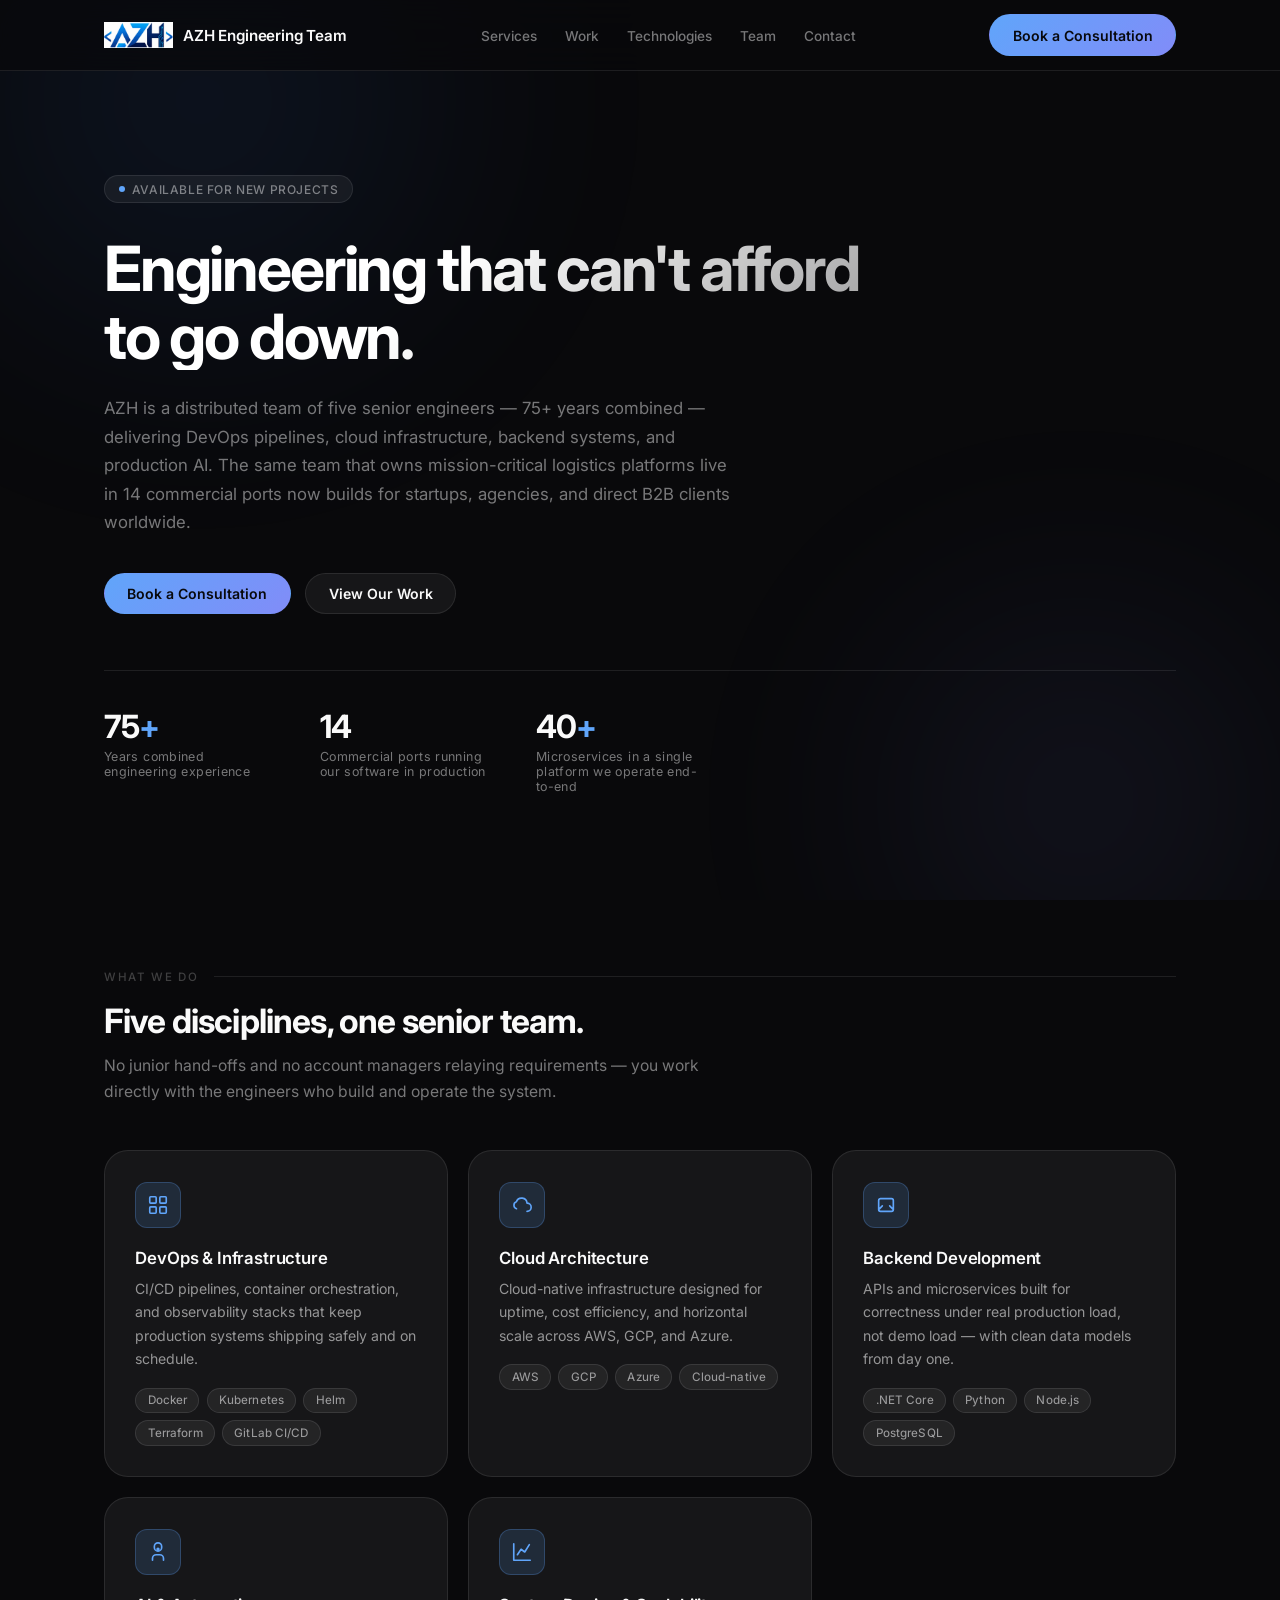
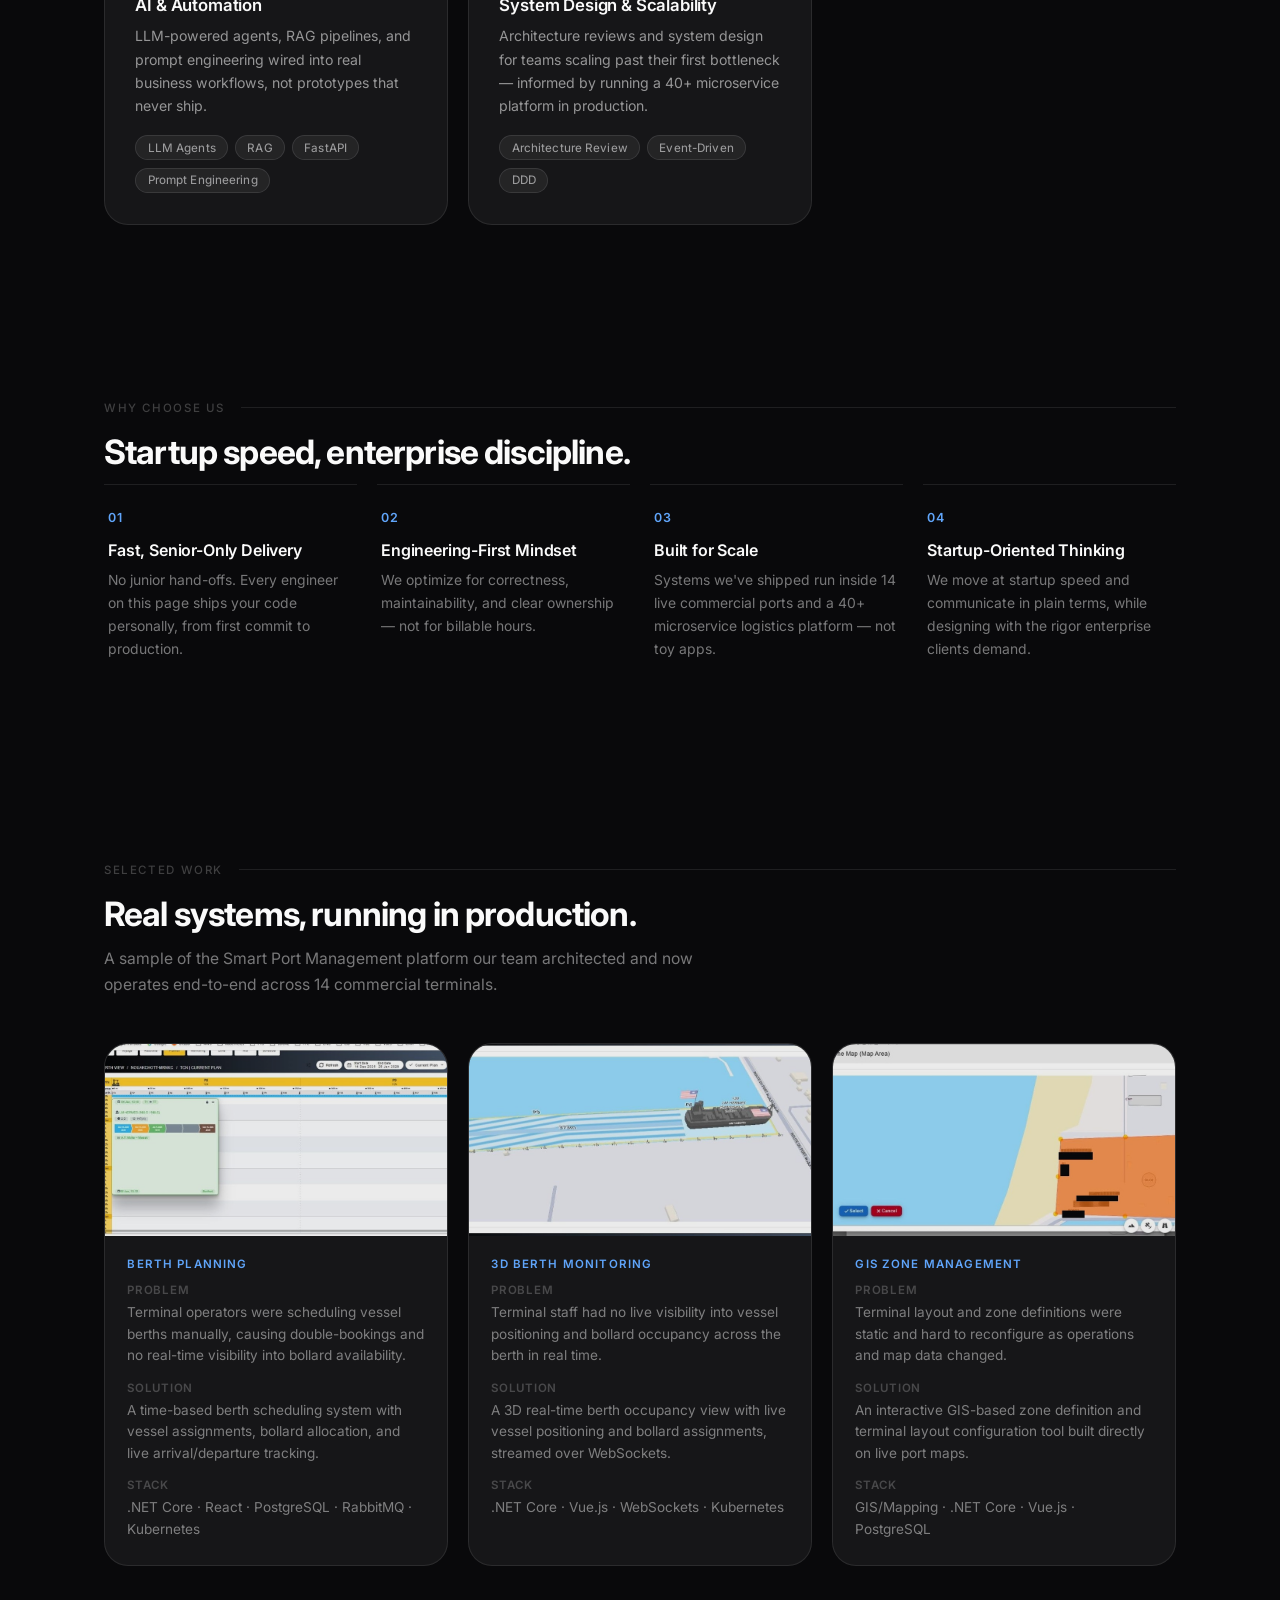
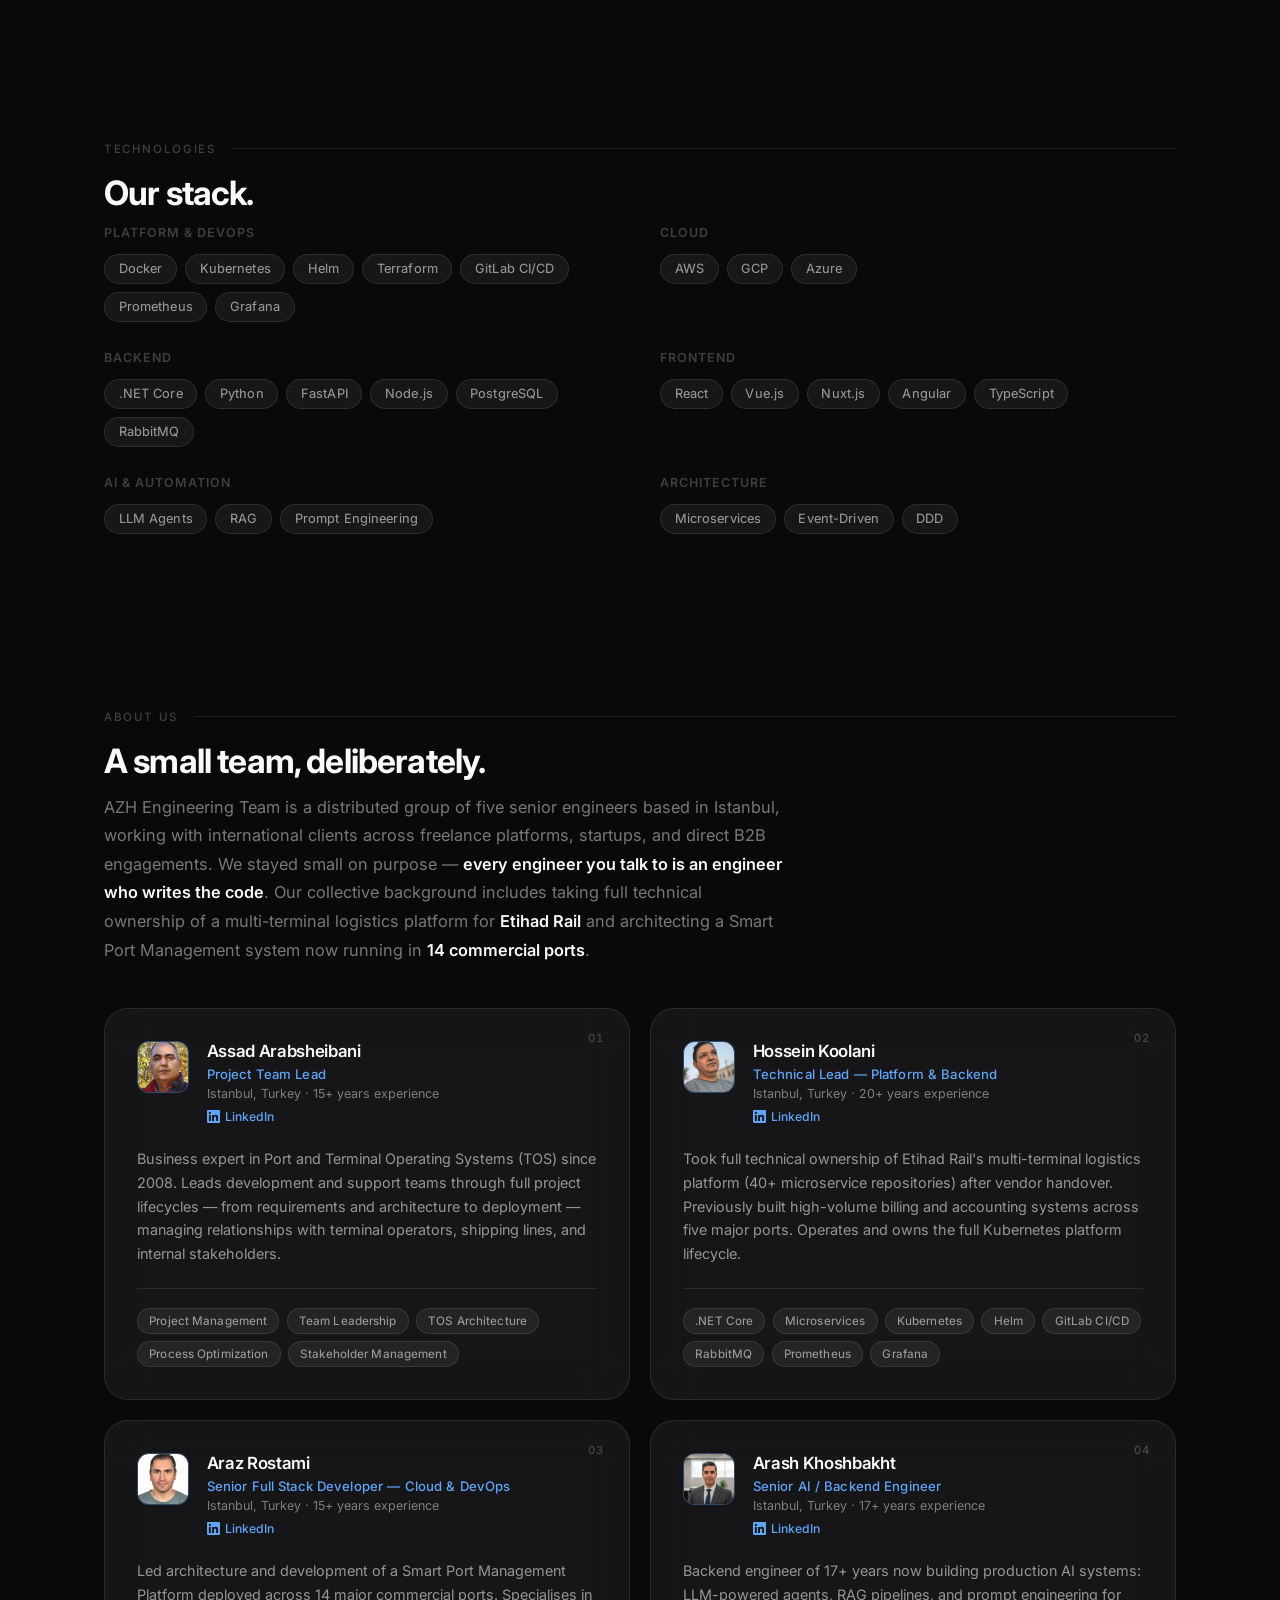
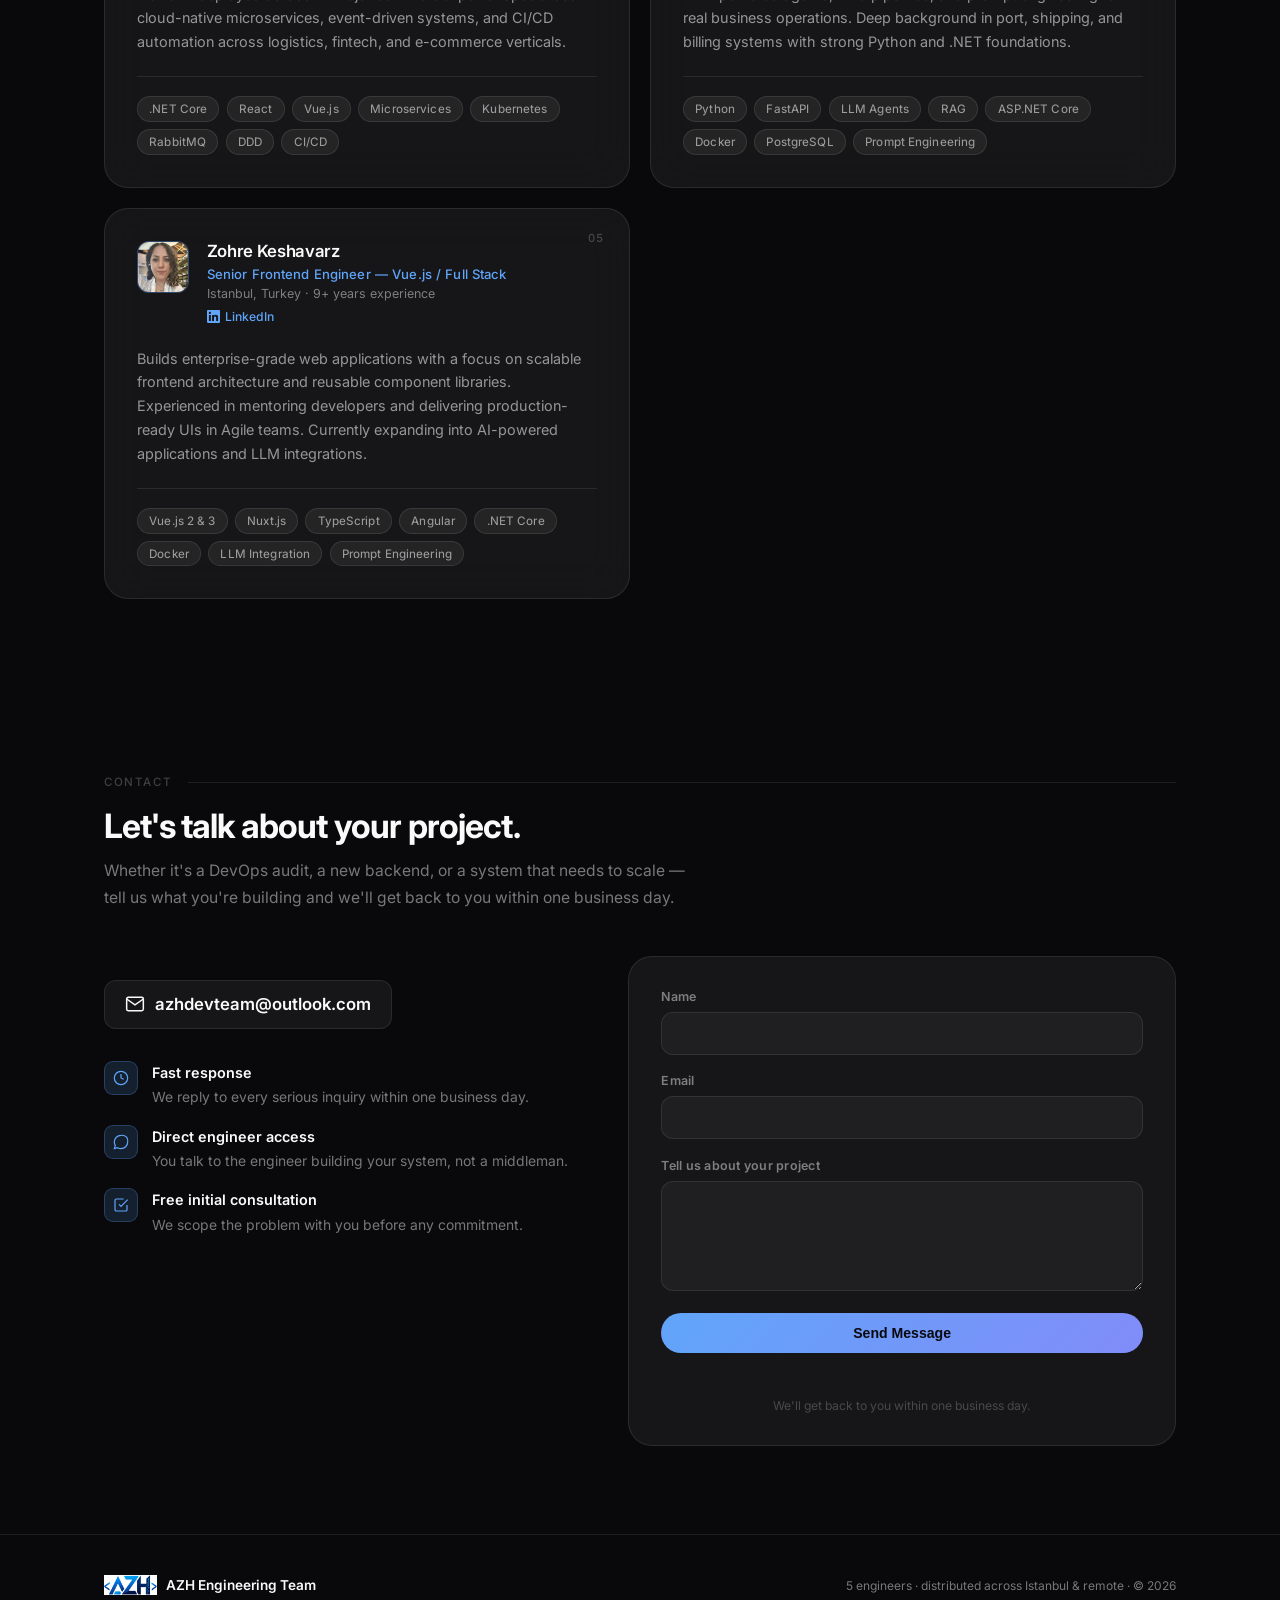
==== commit 5c31efb6: "update" ====
--- a/index.html
+++ b/index.html
@@ -553,7 +553,7 @@
     <span class="footer-brand"><img src="assets/logo.png" alt="">AZH Engineering Team</span>
     <div class="footer-meta">
       <span class="footer-note">5 engineers · distributed across Istanbul & remote · © <span id="year"></span></span>
-      <a href="mailto:azhdevteam@outlook.com" class="footer-link">Get in touch →</a>
+      <!-- <a href="mailto:azhdevteam@outlook.com" class="footer-link">Get in touch →</a> -->
     </div>
   </div>
 </footer>
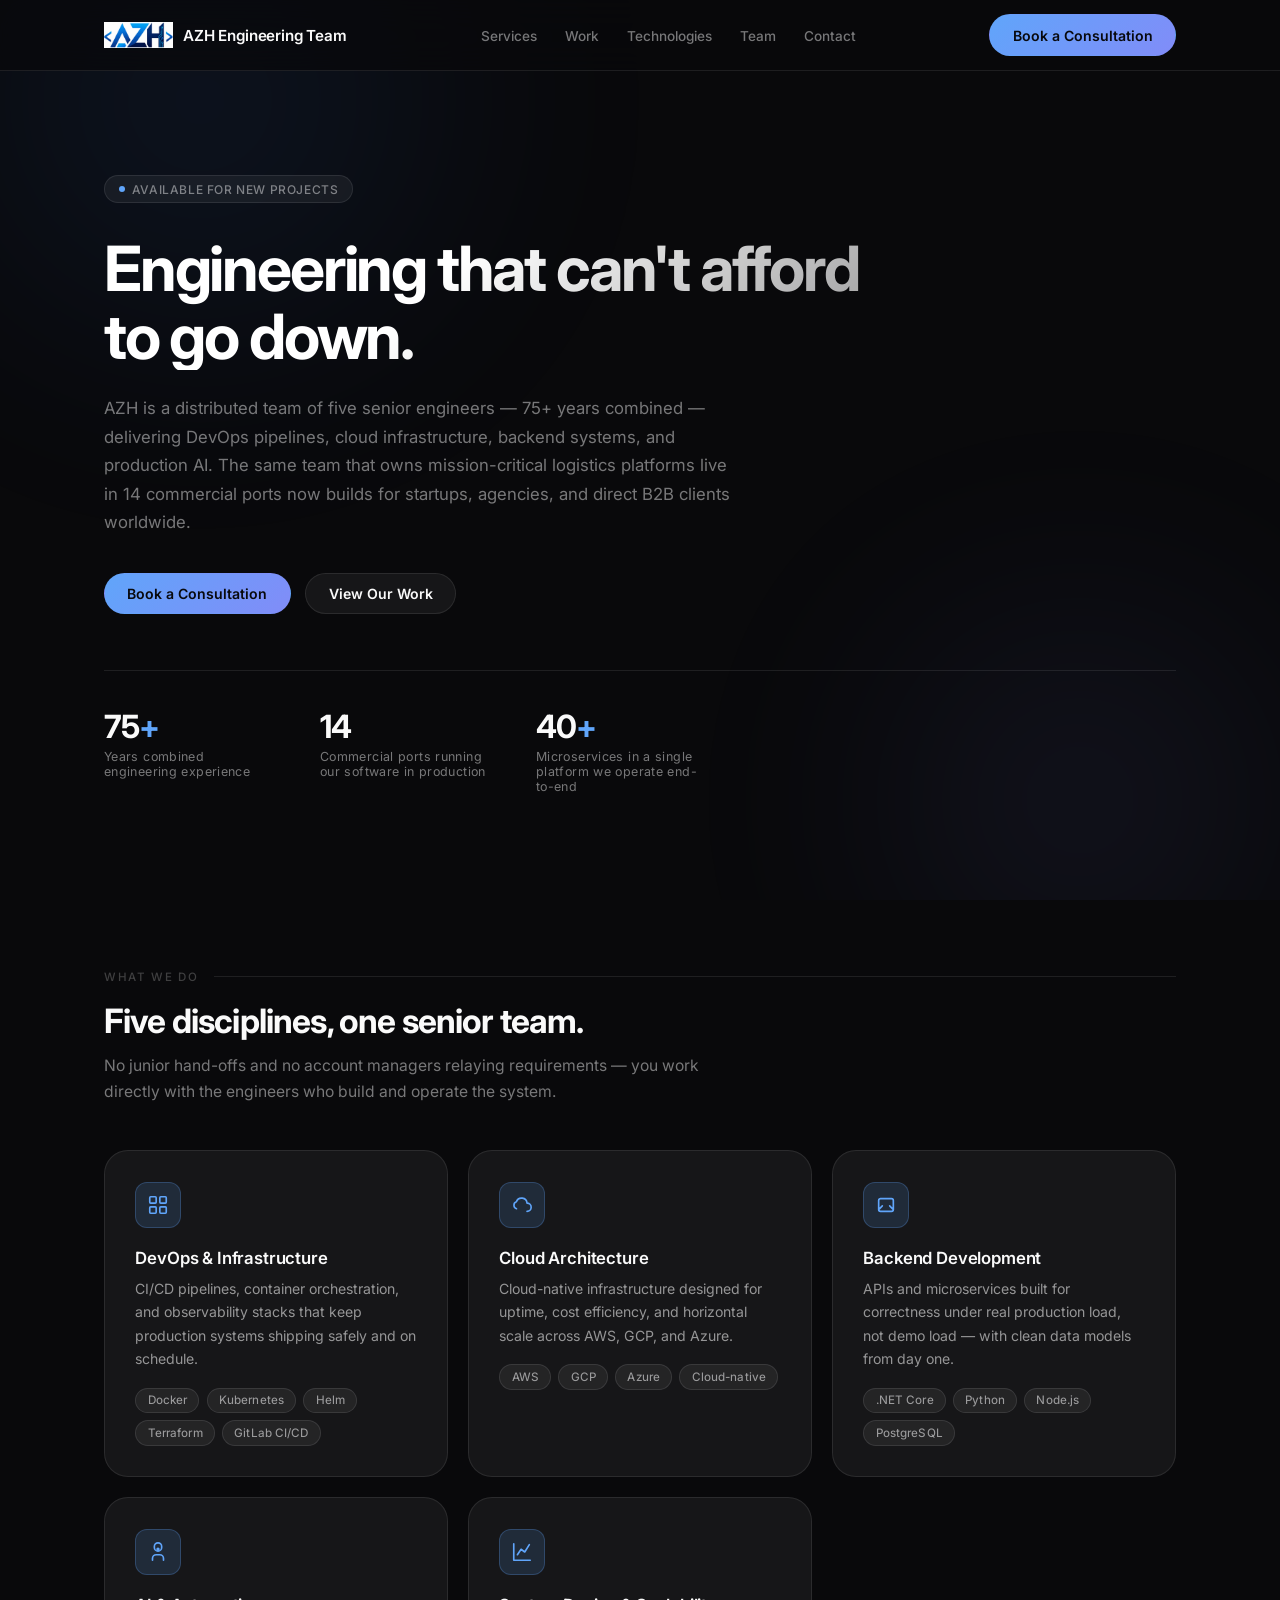
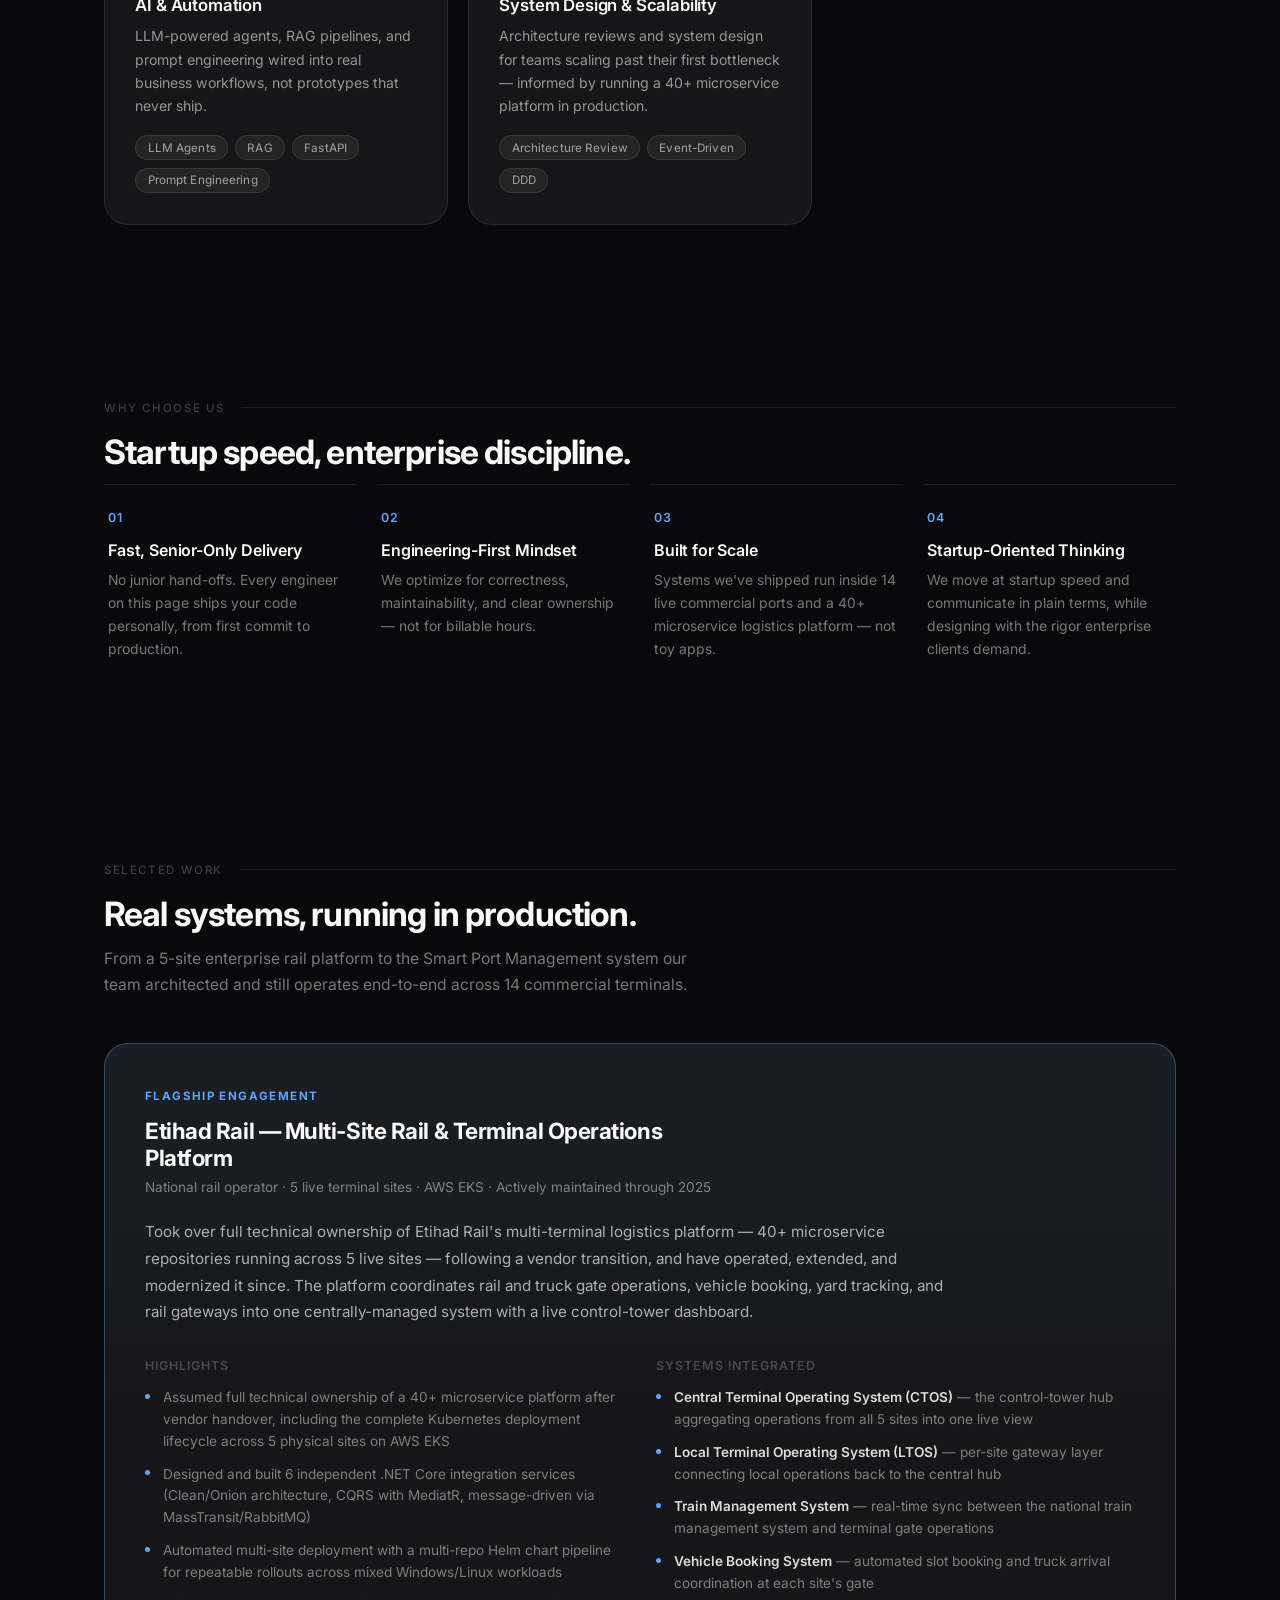
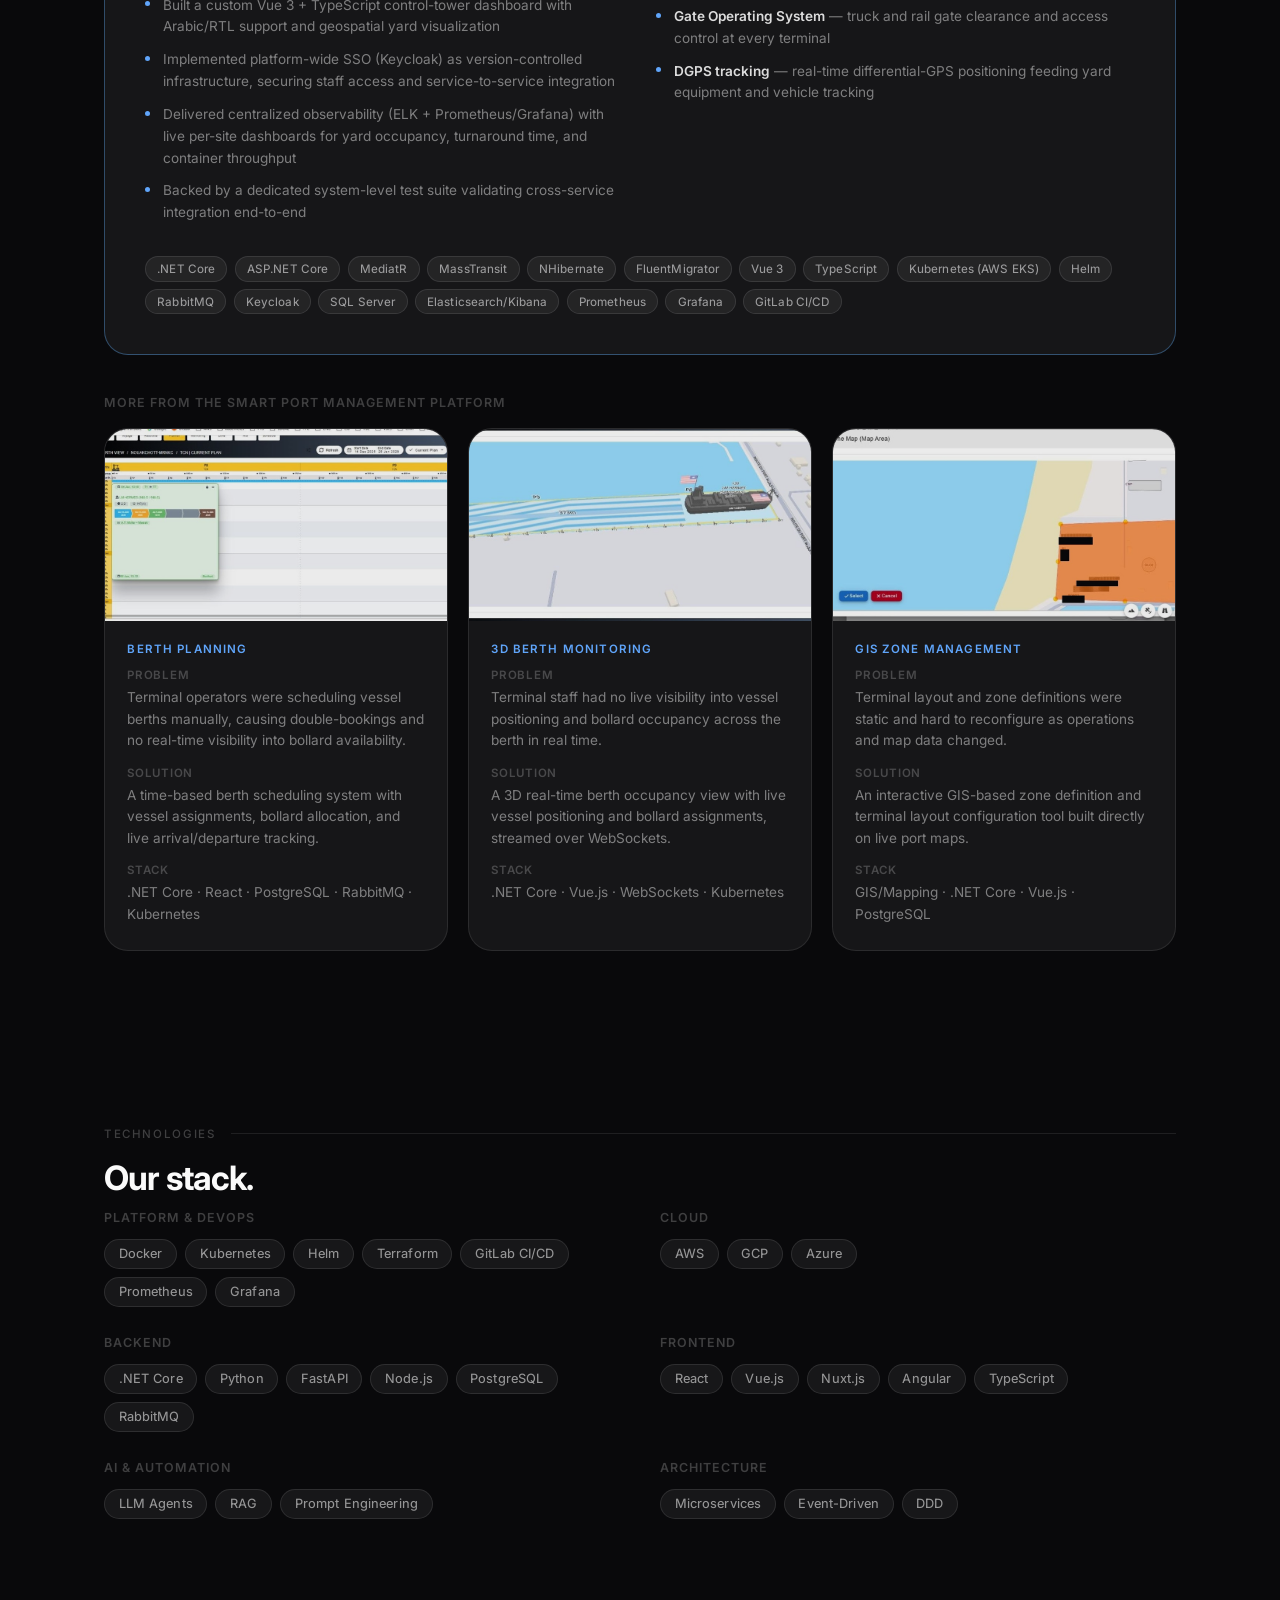
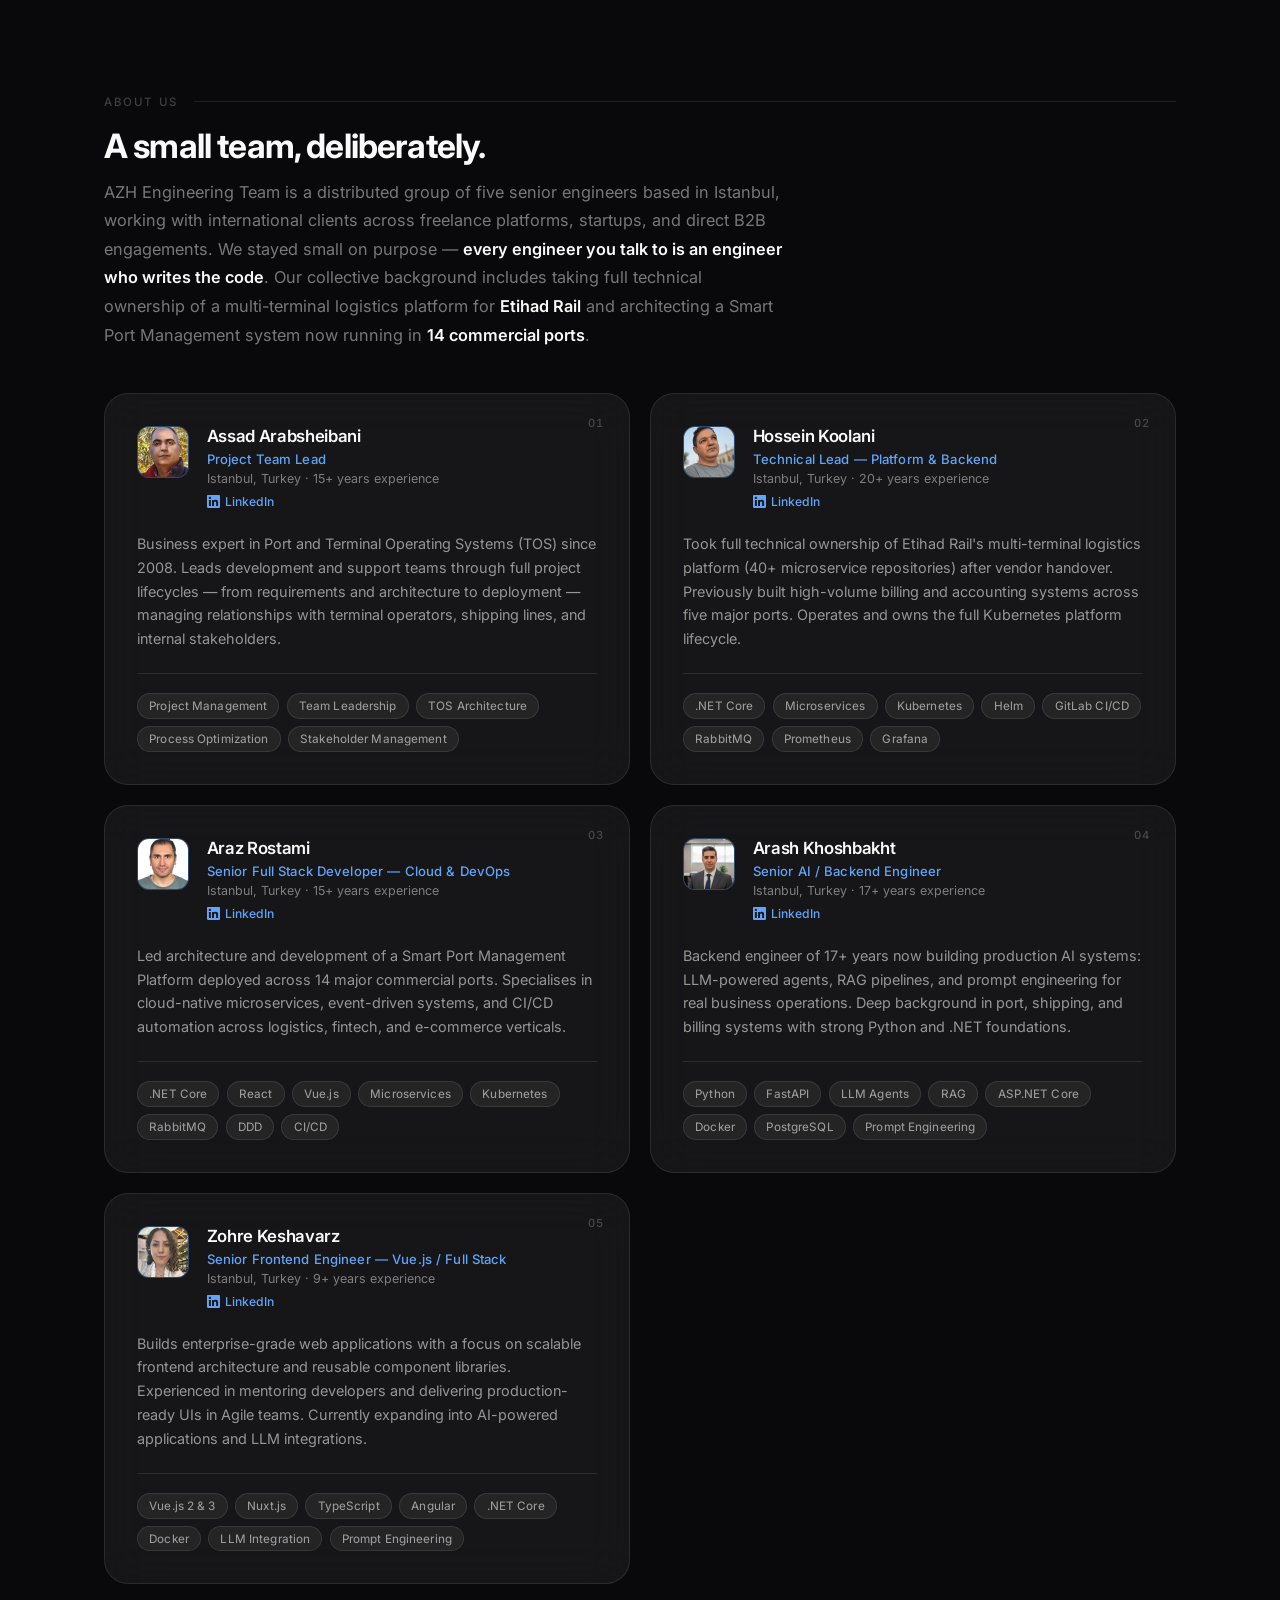
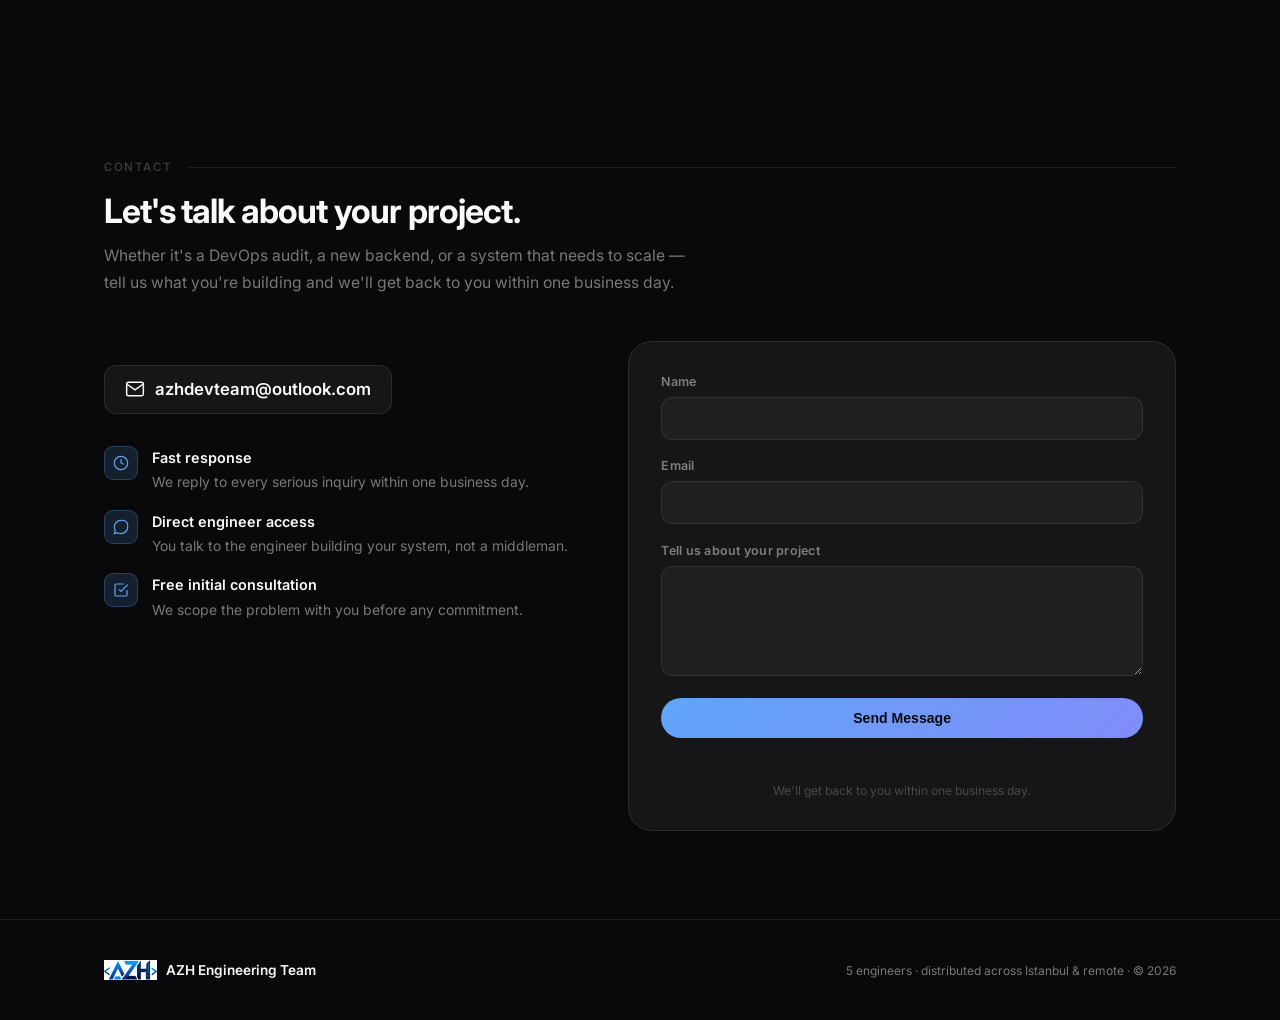
==== commit 9c0e1e23: "update" ====
--- a/index.html
+++ b/index.html
@@ -221,7 +221,58 @@
   <section id="portfolio" class="reveal">
     <div class="section-head"><span>Selected Work</span></div>
     <h2 class="section-title">Real systems, running in production.</h2>
-    <p class="section-desc">A sample of the Smart Port Management platform our team architected and now operates end-to-end across 14 commercial terminals.</p>
+    <p class="section-desc">From a 5-site enterprise rail platform to the Smart Port Management system our team architected and still operates end-to-end across 14 commercial terminals.</p>
+
+    <div class="flagship-case">
+      <div class="flagship-top">
+        <span class="flagship-tag">Flagship Engagement</span>
+        <h3>Etihad Rail — Multi-Site Rail & Terminal Operations Platform</h3>
+        <p class="flagship-meta">National rail operator · 5 live terminal sites · AWS EKS · Actively maintained through 2025</p>
+      </div>
+      <p class="flagship-summary">
+        Took over full technical ownership of Etihad Rail's multi-terminal logistics platform — 40+ microservice
+        repositories running across 5 live sites — following a vendor transition, and have operated, extended, and
+        modernized it since. The platform coordinates rail and truck gate operations, vehicle booking, yard tracking,
+        and rail gateways into one centrally-managed system with a live control-tower dashboard.
+      </p>
+
+      <div class="flagship-grid">
+        <div class="flagship-col">
+          <strong>Highlights</strong>
+          <ul class="flagship-list">
+            <li>Assumed full technical ownership of a 40+ microservice platform after vendor handover, including the complete Kubernetes deployment lifecycle across 5 physical sites on AWS EKS</li>
+            <li>Designed and built 6 independent .NET Core integration services (Clean/Onion architecture, CQRS with MediatR, message-driven via MassTransit/RabbitMQ)</li>
+            <li>Automated multi-site deployment with a multi-repo Helm chart pipeline for repeatable rollouts across mixed Windows/Linux workloads</li>
+            <li>Built a custom Vue 3 + TypeScript control-tower dashboard with Arabic/RTL support and geospatial yard visualization</li>
+            <li>Implemented platform-wide SSO (Keycloak) as version-controlled infrastructure, securing staff access and service-to-service integration</li>
+            <li>Delivered centralized observability (ELK + Prometheus/Grafana) with live per-site dashboards for yard occupancy, turnaround time, and container throughput</li>
+            <li>Backed by a dedicated system-level test suite validating cross-service integration end-to-end</li>
+          </ul>
+        </div>
+        <div class="flagship-col">
+          <strong>Systems Integrated</strong>
+          <ul class="flagship-list">
+            <li><b>Central Terminal Operating System (CTOS)</b> — the control-tower hub aggregating operations from all 5 sites into one live view</li>
+            <li><b>Local Terminal Operating System (LTOS)</b> — per-site gateway layer connecting local operations back to the central hub</li>
+            <li><b>Train Management System</b> — real-time sync between the national train management system and terminal gate operations</li>
+            <li><b>Vehicle Booking System</b> — automated slot booking and truck arrival coordination at each site's gate</li>
+            <li><b>Gate Operating System</b> — truck and rail gate clearance and access control at every terminal</li>
+            <li><b>DGPS tracking</b> — real-time differential-GPS positioning feeding yard equipment and vehicle tracking</li>
+          </ul>
+        </div>
+      </div>
+
+      <div class="flagship-stack chips">
+        <span class="chip">.NET Core</span><span class="chip">ASP.NET Core</span><span class="chip">MediatR</span>
+        <span class="chip">MassTransit</span><span class="chip">NHibernate</span><span class="chip">FluentMigrator</span>
+        <span class="chip">Vue 3</span><span class="chip">TypeScript</span><span class="chip">Kubernetes (AWS EKS)</span>
+        <span class="chip">Helm</span><span class="chip">RabbitMQ</span><span class="chip">Keycloak</span>
+        <span class="chip">SQL Server</span><span class="chip">Elasticsearch/Kibana</span>
+        <span class="chip">Prometheus</span><span class="chip">Grafana</span><span class="chip">GitLab CI/CD</span>
+      </div>
+    </div>
+
+    <p class="work-grid-label">More from the Smart Port Management platform</p>
     <div class="work-grid">
 
       <div class="work-card">
--- a/assets/css/style.css
+++ b/assets/css/style.css
@@ -206,6 +206,38 @@
 .why-card h3 { font-size: 1rem; font-weight: 600; margin-bottom: 0.6rem; letter-spacing: -0.01em; }
 .why-card p { font-size: 0.87rem; line-height: 1.65; color: var(--muted); }
 
+/* ── Flagship case study ── */
+.flagship-case {
+  background: linear-gradient(180deg, rgba(96,165,250,0.06), transparent 40%), var(--surface);
+  border: 1px solid var(--border-h); border-radius: var(--radius);
+  padding: 2.5rem; margin-bottom: 2.5rem;
+}
+.flagship-tag {
+  display: inline-block; font-size: 0.72rem; text-transform: uppercase; letter-spacing: 0.12em;
+  color: var(--accent); font-weight: 700; margin-bottom: 0.9rem;
+}
+.flagship-top h3 { font-size: 1.4rem; font-weight: 700; letter-spacing: -0.02em; margin-bottom: 0.5rem; max-width: 40ch; }
+.flagship-meta { font-size: 0.85rem; color: var(--muted); margin-bottom: 1.5rem; }
+.flagship-summary { font-size: 0.95rem; line-height: 1.75; color: rgba(255,255,255,0.65); max-width: 80ch; margin-bottom: 2rem; }
+
+.flagship-grid { display: grid; grid-template-columns: 1fr 1fr; gap: 2rem; margin-bottom: 2rem; }
+@media (max-width: 760px) { .flagship-grid { grid-template-columns: 1fr; } }
+.flagship-col strong { display: block; font-size: 0.78rem; text-transform: uppercase; letter-spacing: 0.08em; color: var(--subtle); font-weight: 600; margin-bottom: 0.9rem; }
+.flagship-list { list-style: none; display: flex; flex-direction: column; gap: 0.7rem; }
+.flagship-list li {
+  font-size: 0.85rem; line-height: 1.6; color: var(--muted); padding-left: 1.1rem; position: relative;
+}
+.flagship-list li::before {
+  content: ""; position: absolute; left: 0; top: 0.5em; width: 5px; height: 5px; border-radius: 50%;
+  background: var(--accent);
+}
+.flagship-list li b { color: rgba(255,255,255,0.85); font-weight: 600; }
+
+.work-grid-label {
+  font-size: 0.78rem; text-transform: uppercase; letter-spacing: 0.08em; color: var(--subtle);
+  font-weight: 600; margin-bottom: 1.1rem;
+}
+
 /* ── Portfolio / work ── */
 .work-grid { display: grid; grid-template-columns: repeat(3, 1fr); gap: 1.25rem; }
 @media (max-width: 900px) { .work-grid { grid-template-columns: 1fr; } }
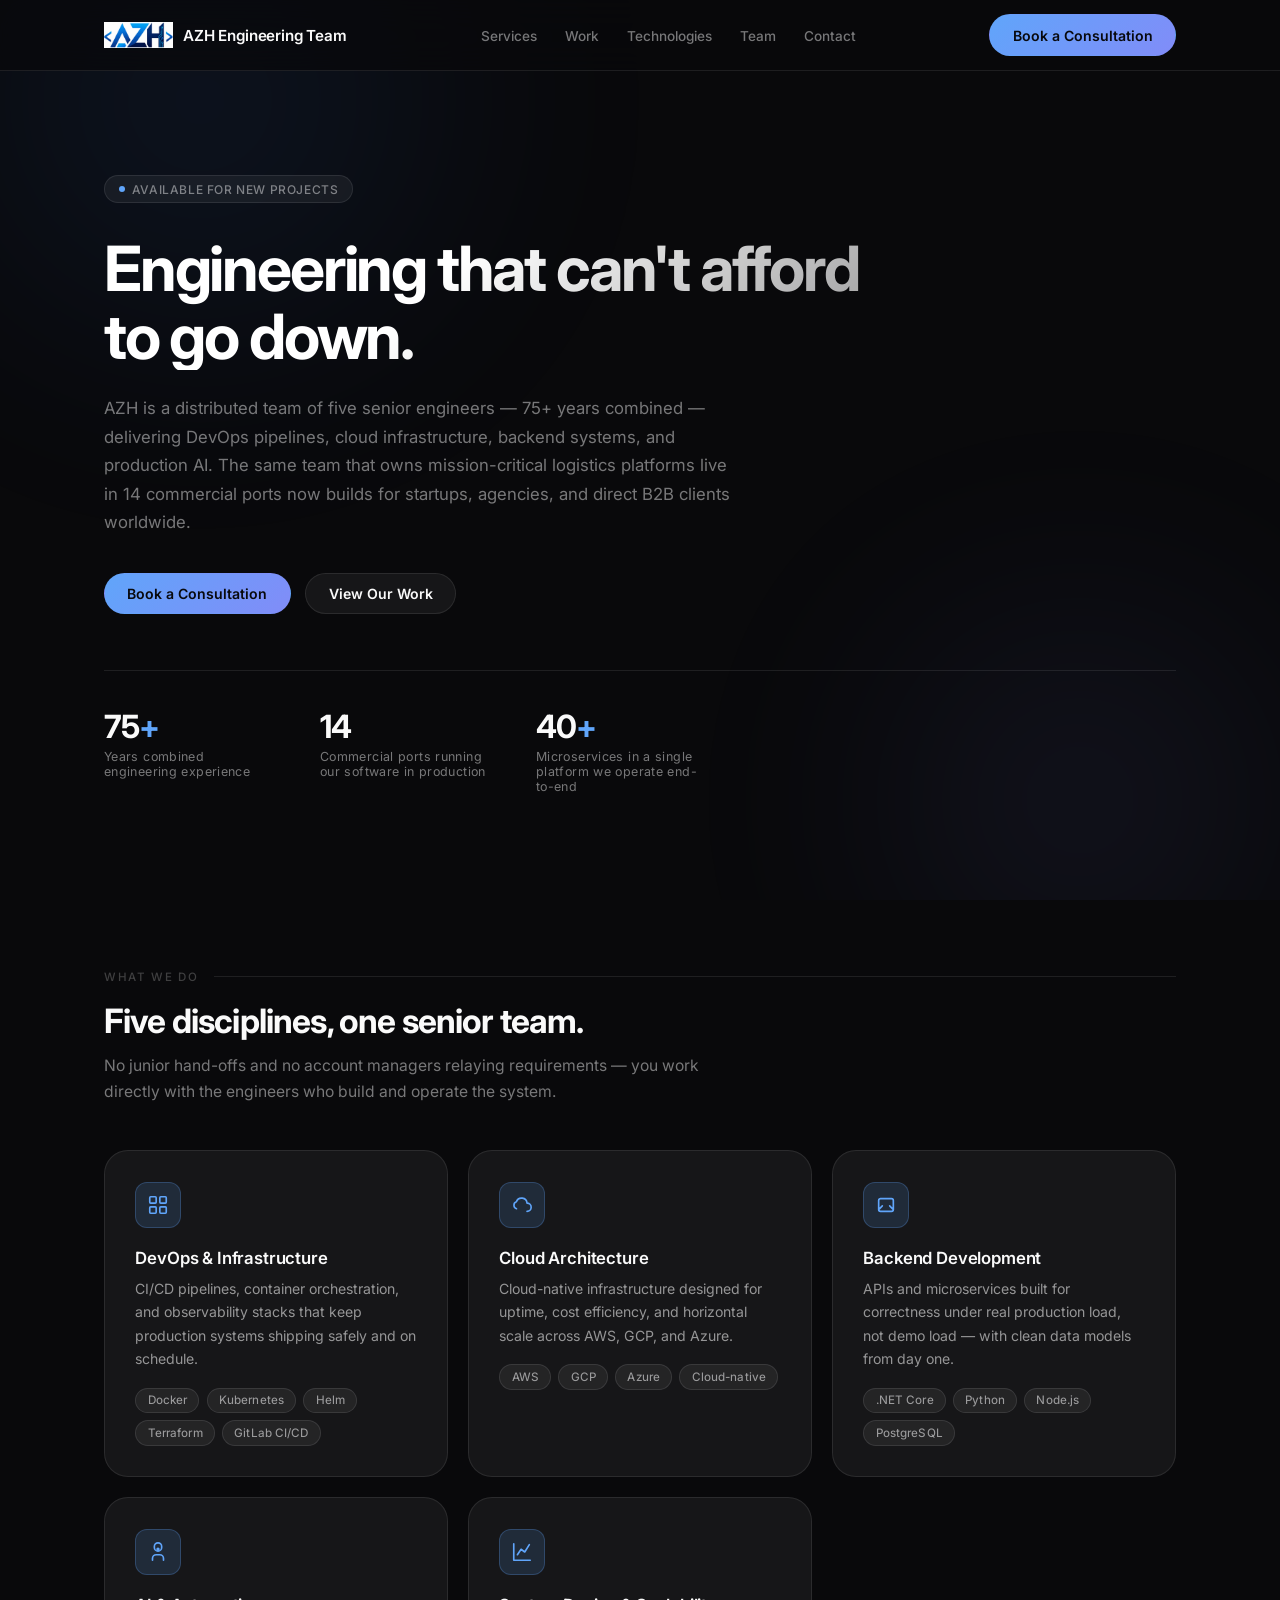
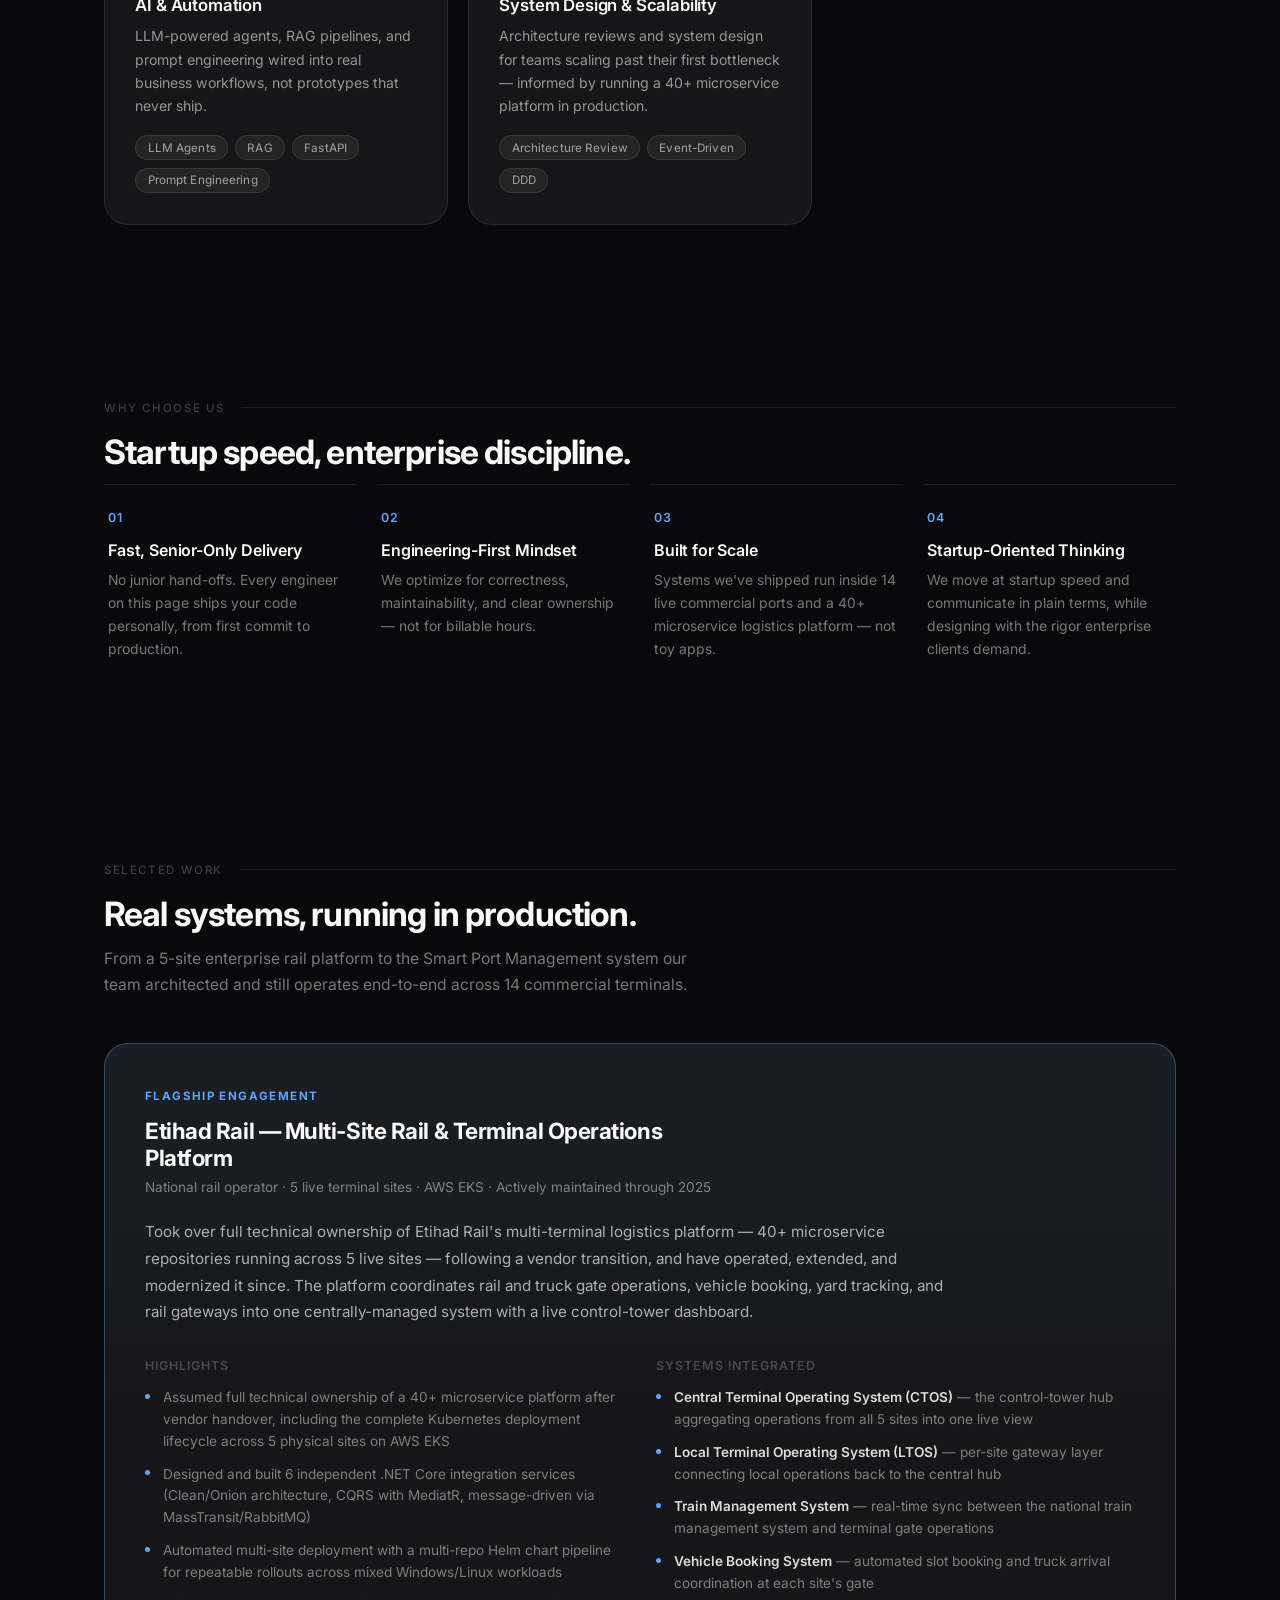
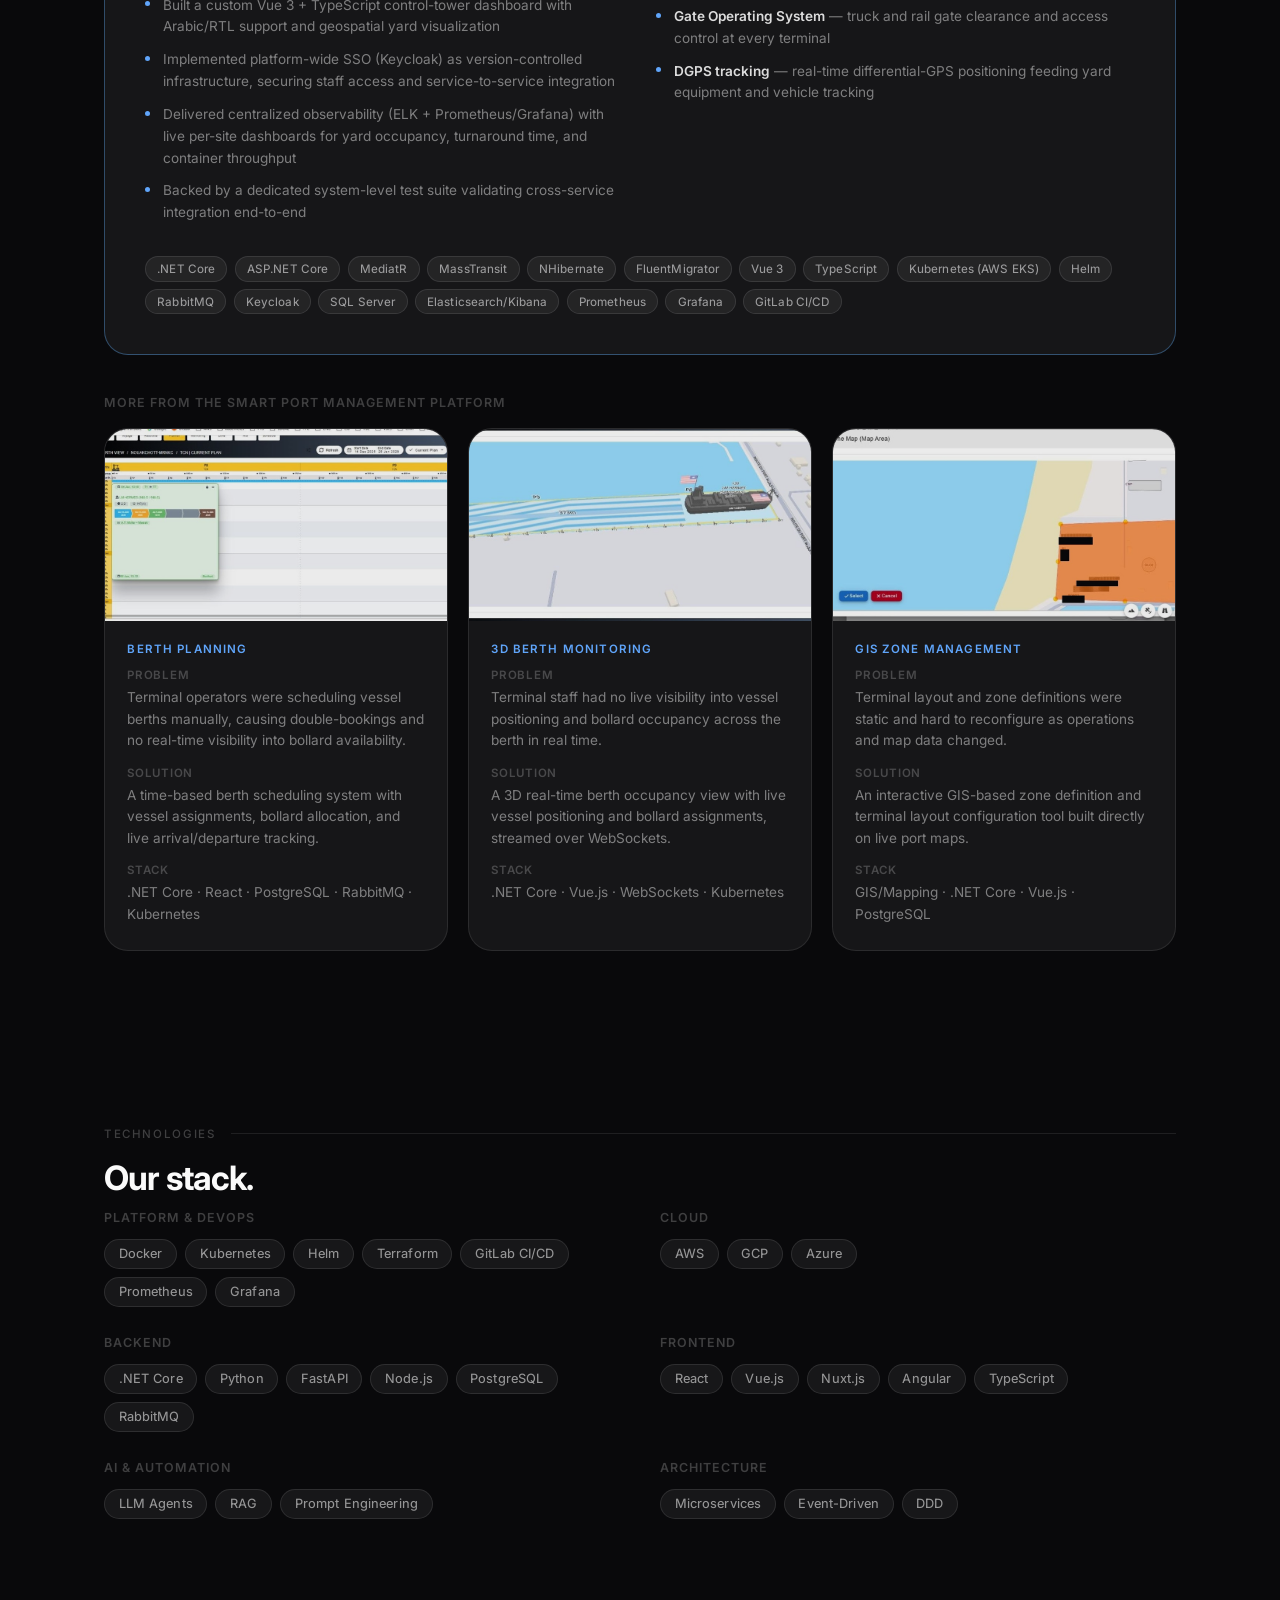
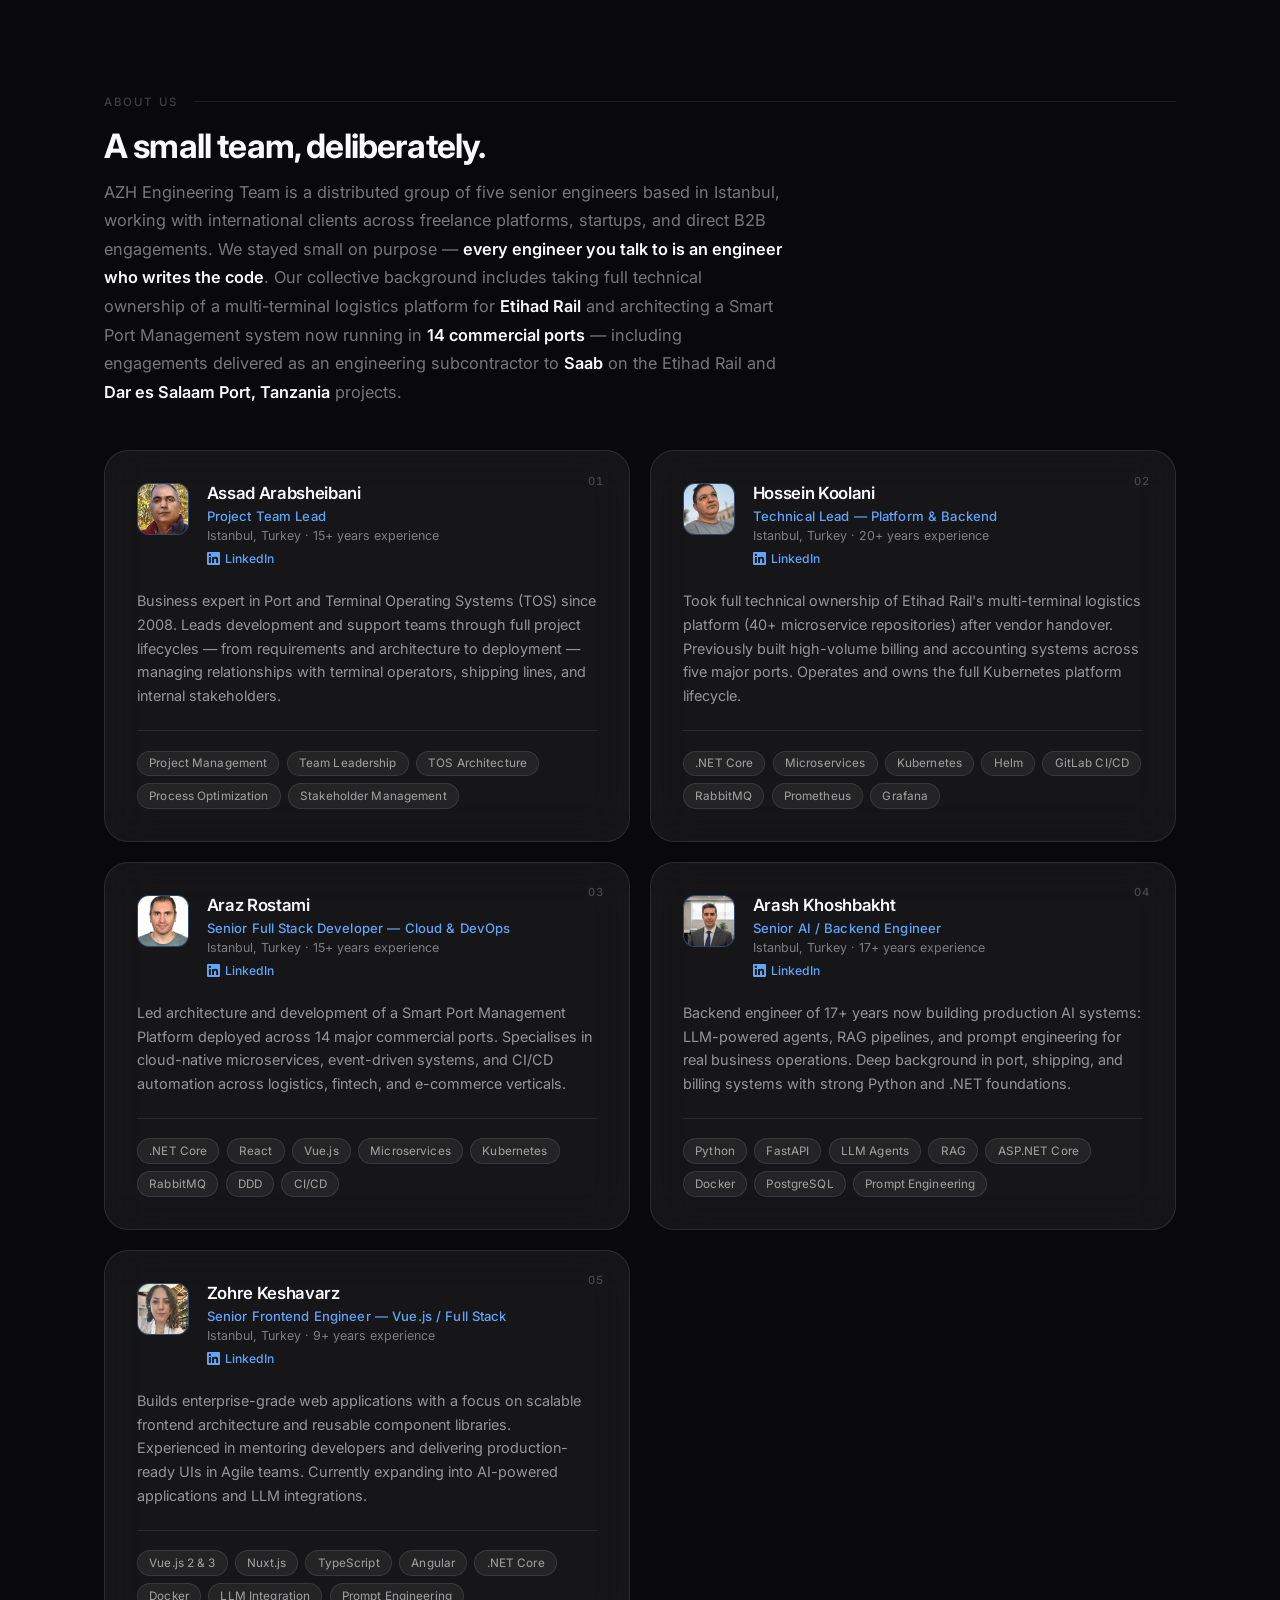
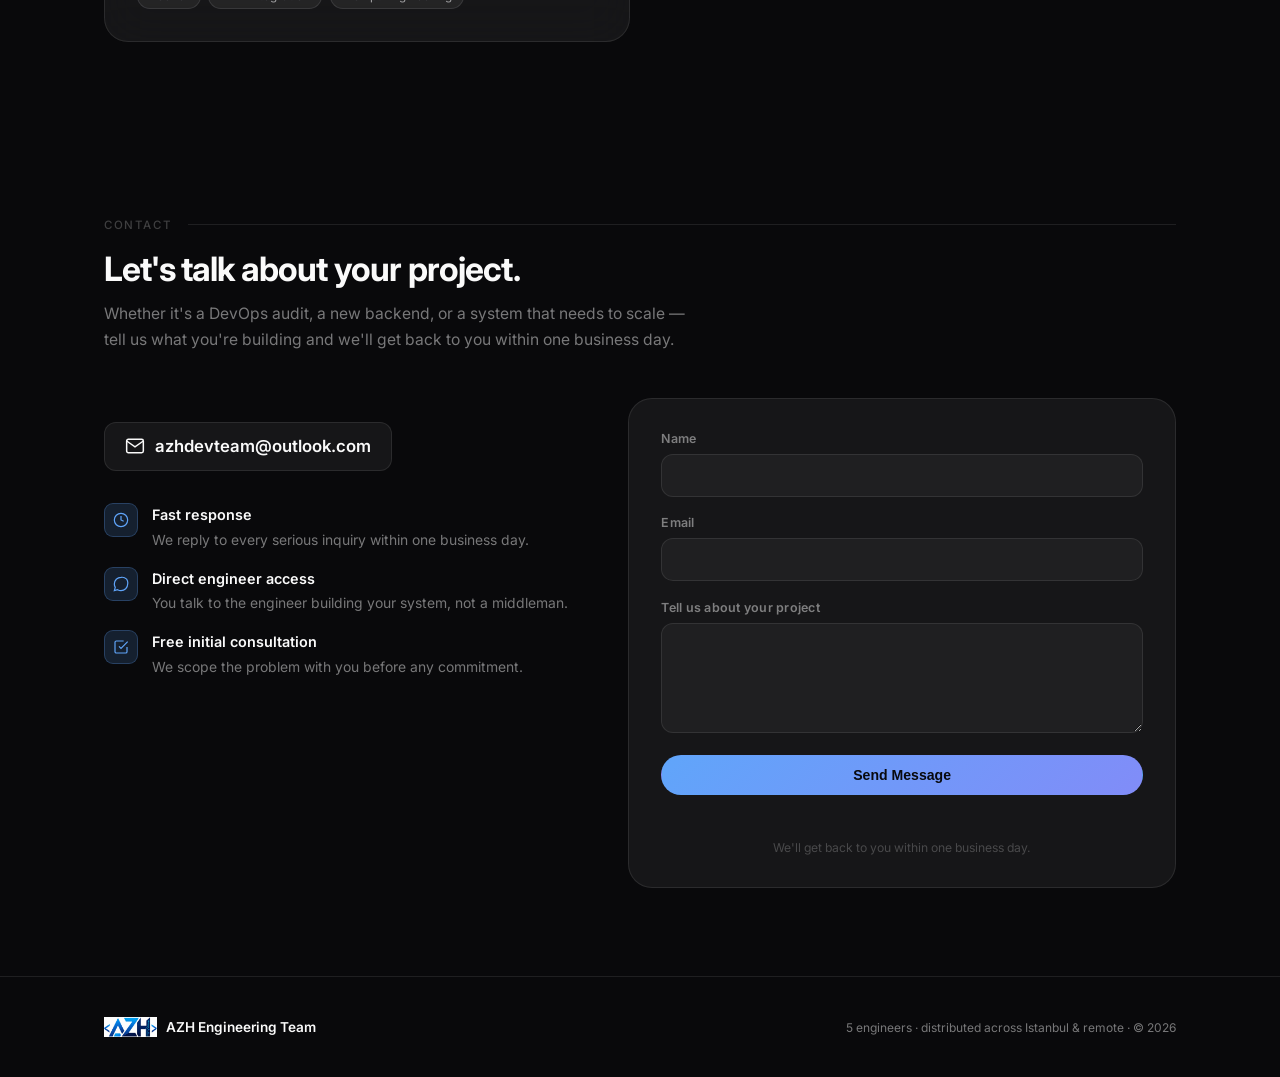
==== commit b04f108a: "update" ====
--- a/index.html
+++ b/index.html
@@ -396,7 +396,8 @@
       on purpose — <strong>every engineer you talk to is an engineer who writes the code</strong>. Our collective
       background includes taking full technical ownership of a multi-terminal logistics platform for
       <strong>Etihad Rail</strong> and architecting a Smart Port Management system now running in
-      <strong>14 commercial ports</strong>.
+      <strong>14 commercial ports</strong> — including engagements delivered as an engineering subcontractor to
+      <strong>Saab</strong> on the Etihad Rail and <strong>Dar es Salaam Port, Tanzania</strong> projects.
     </p>
 
     <div class="roster">
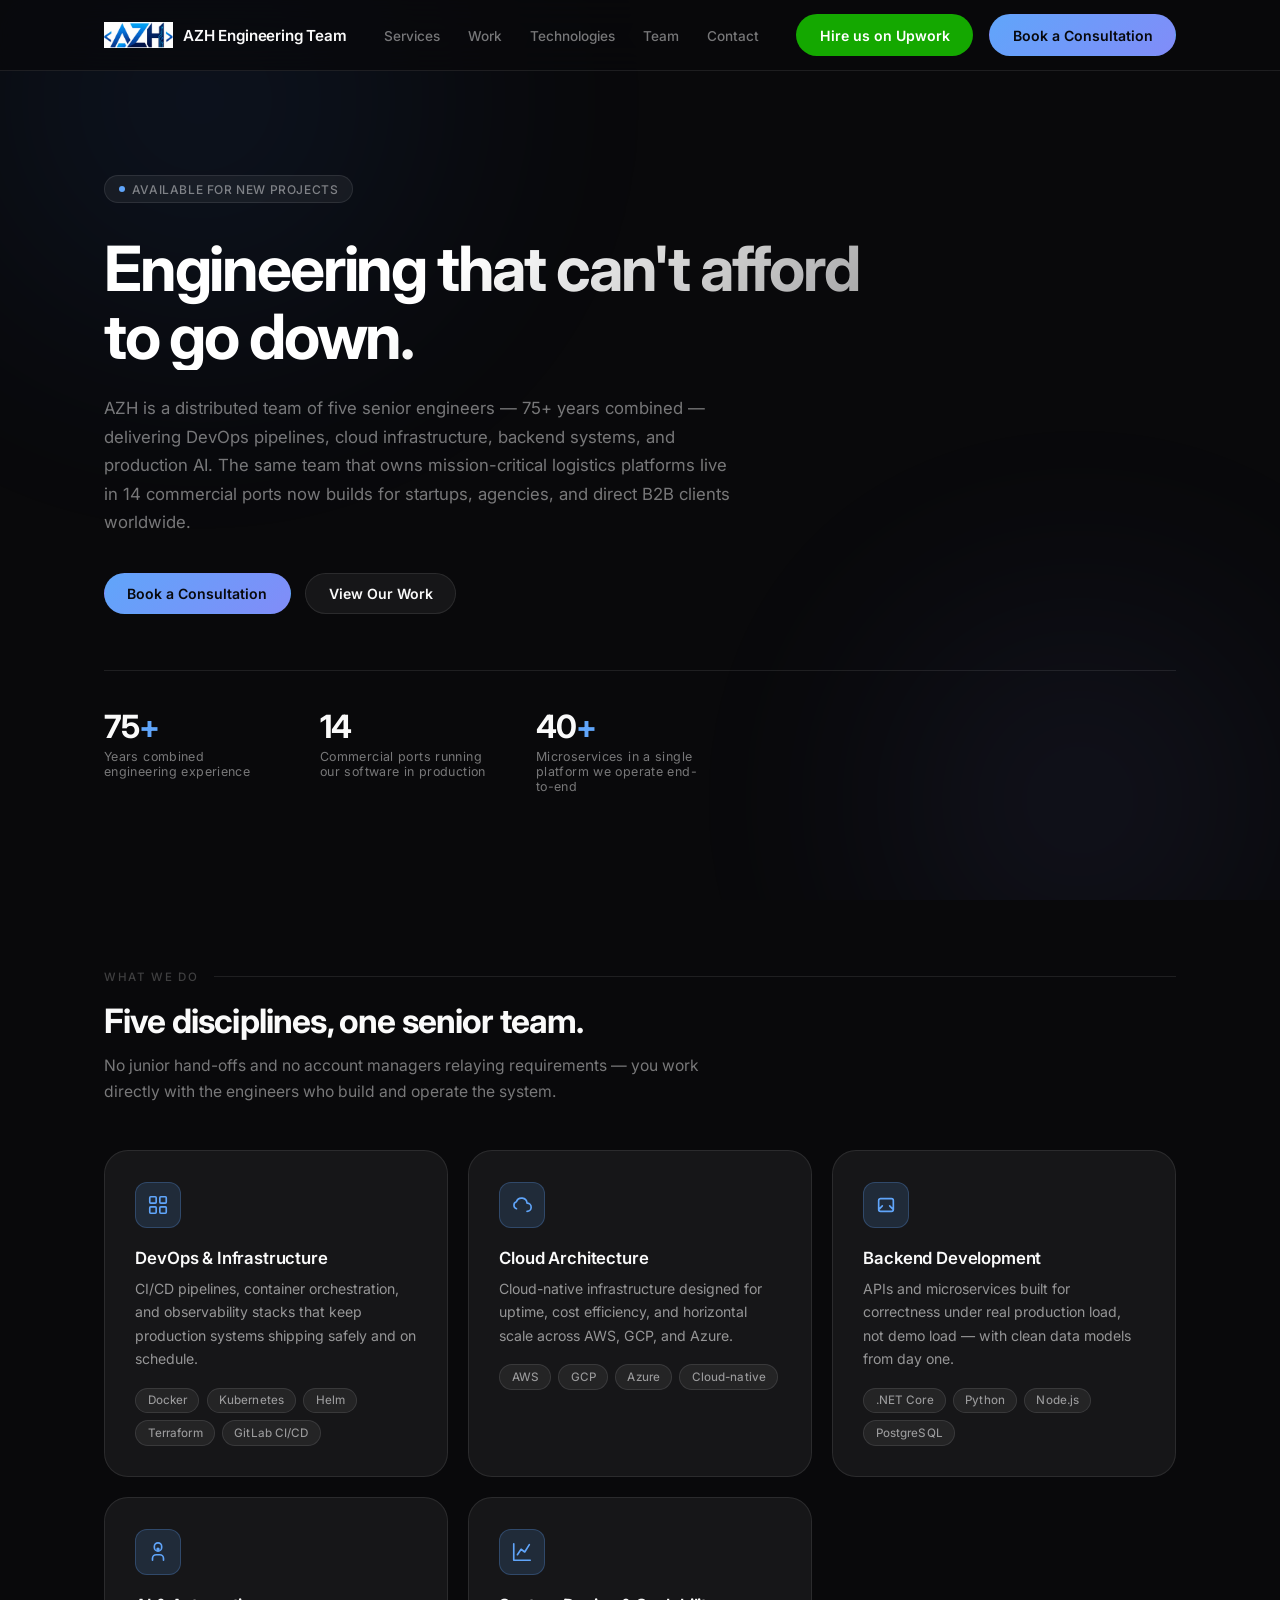
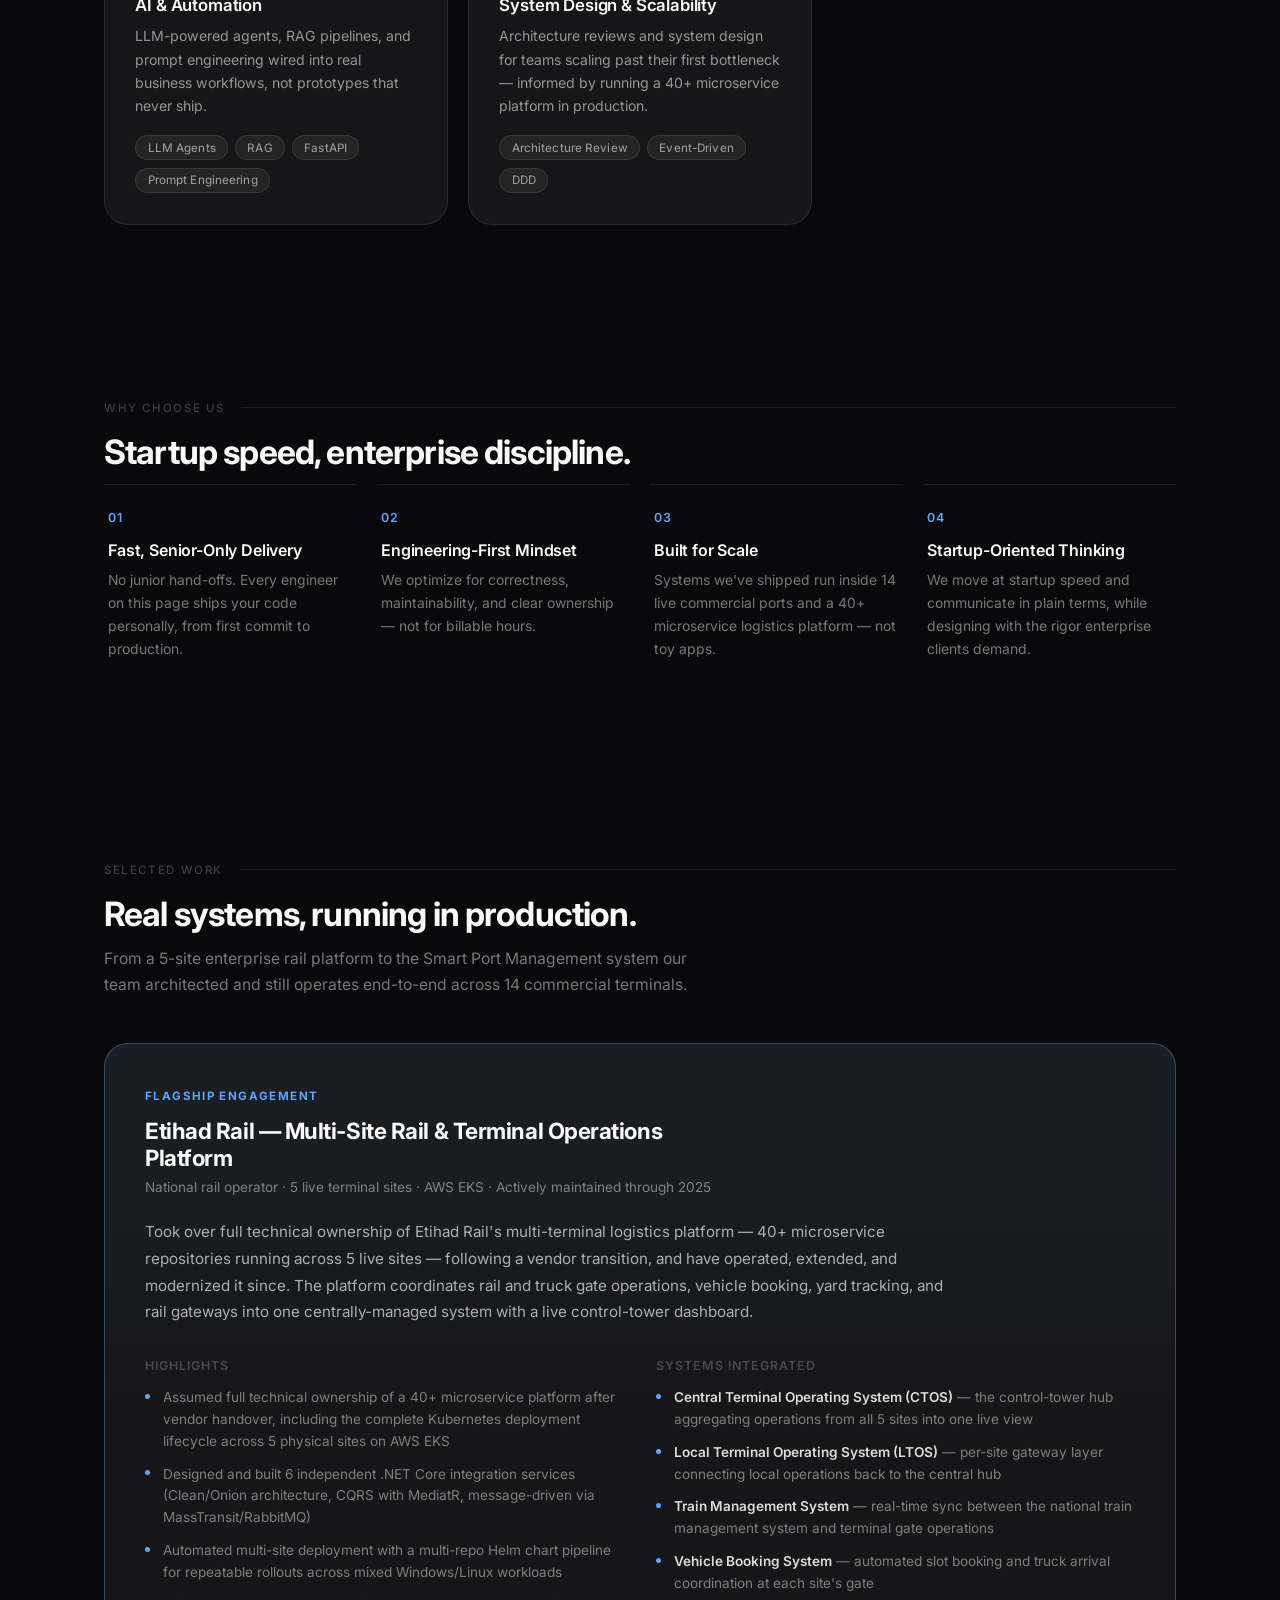
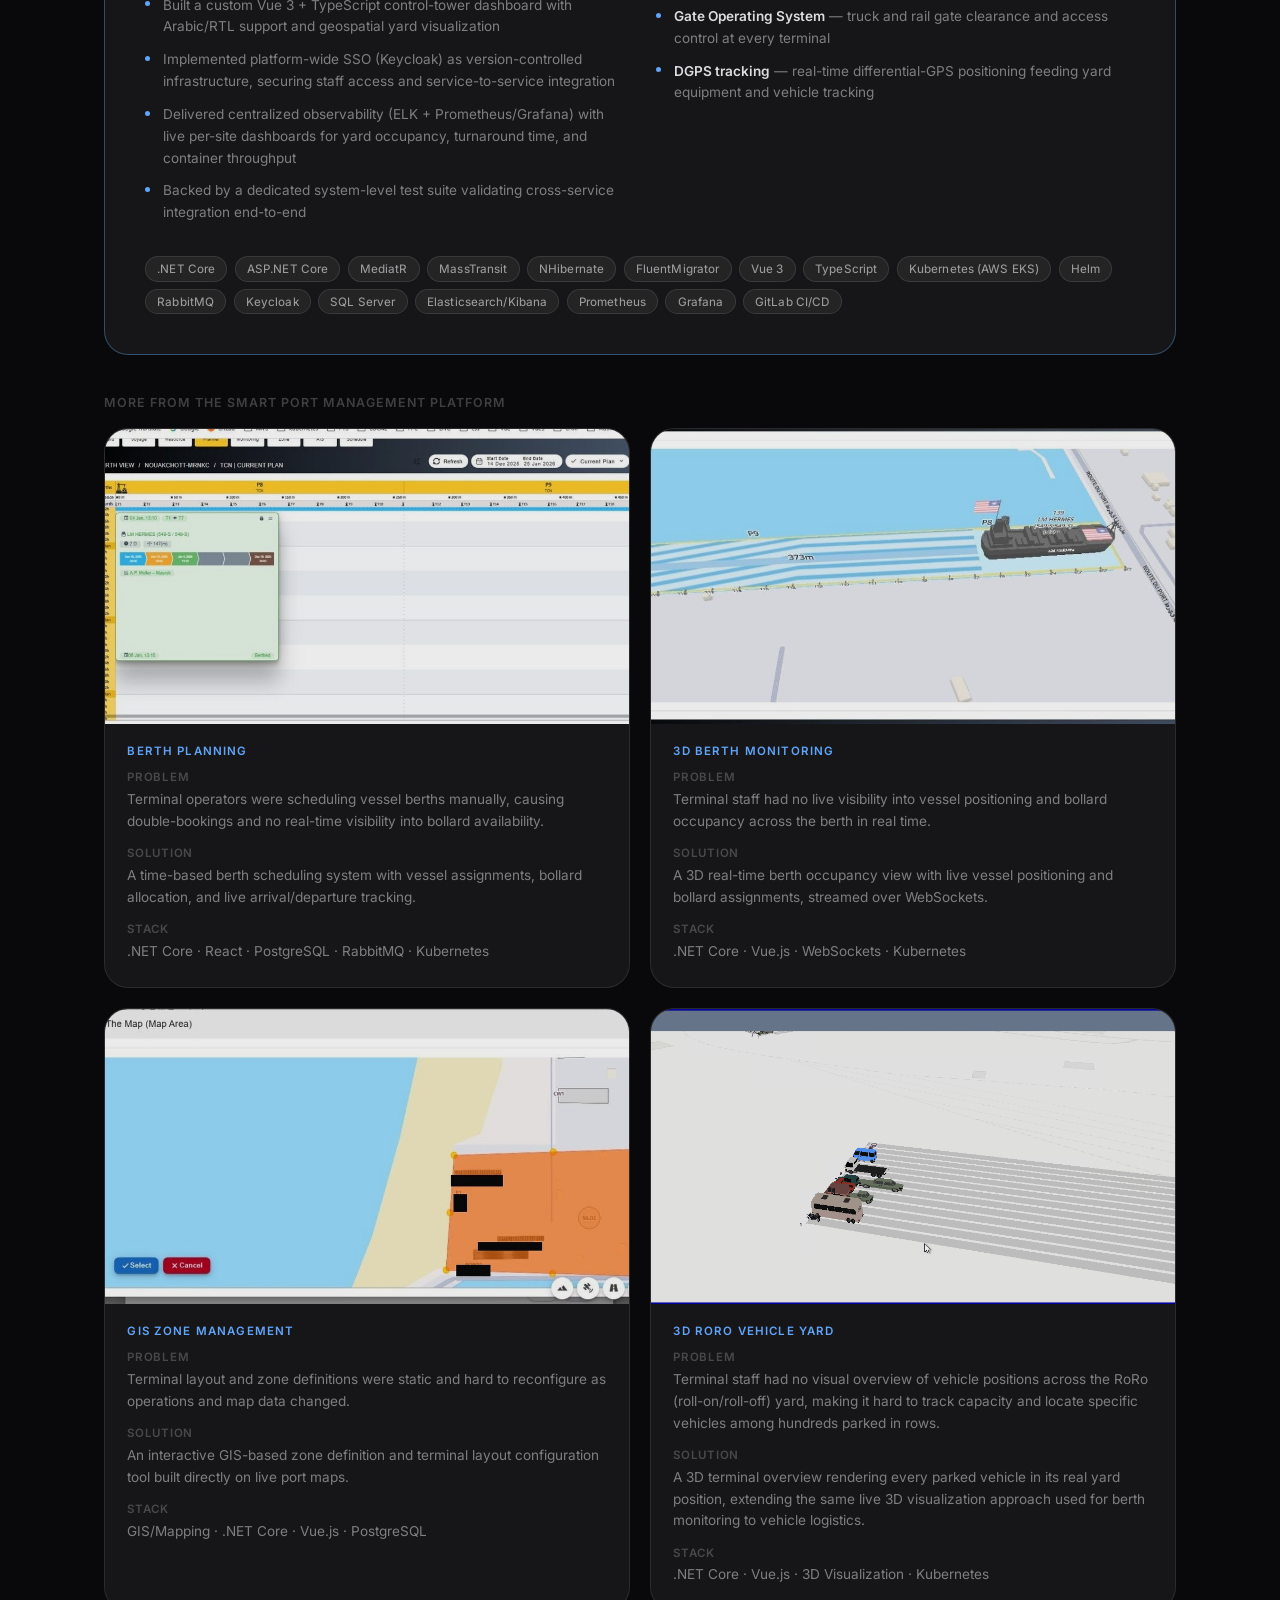
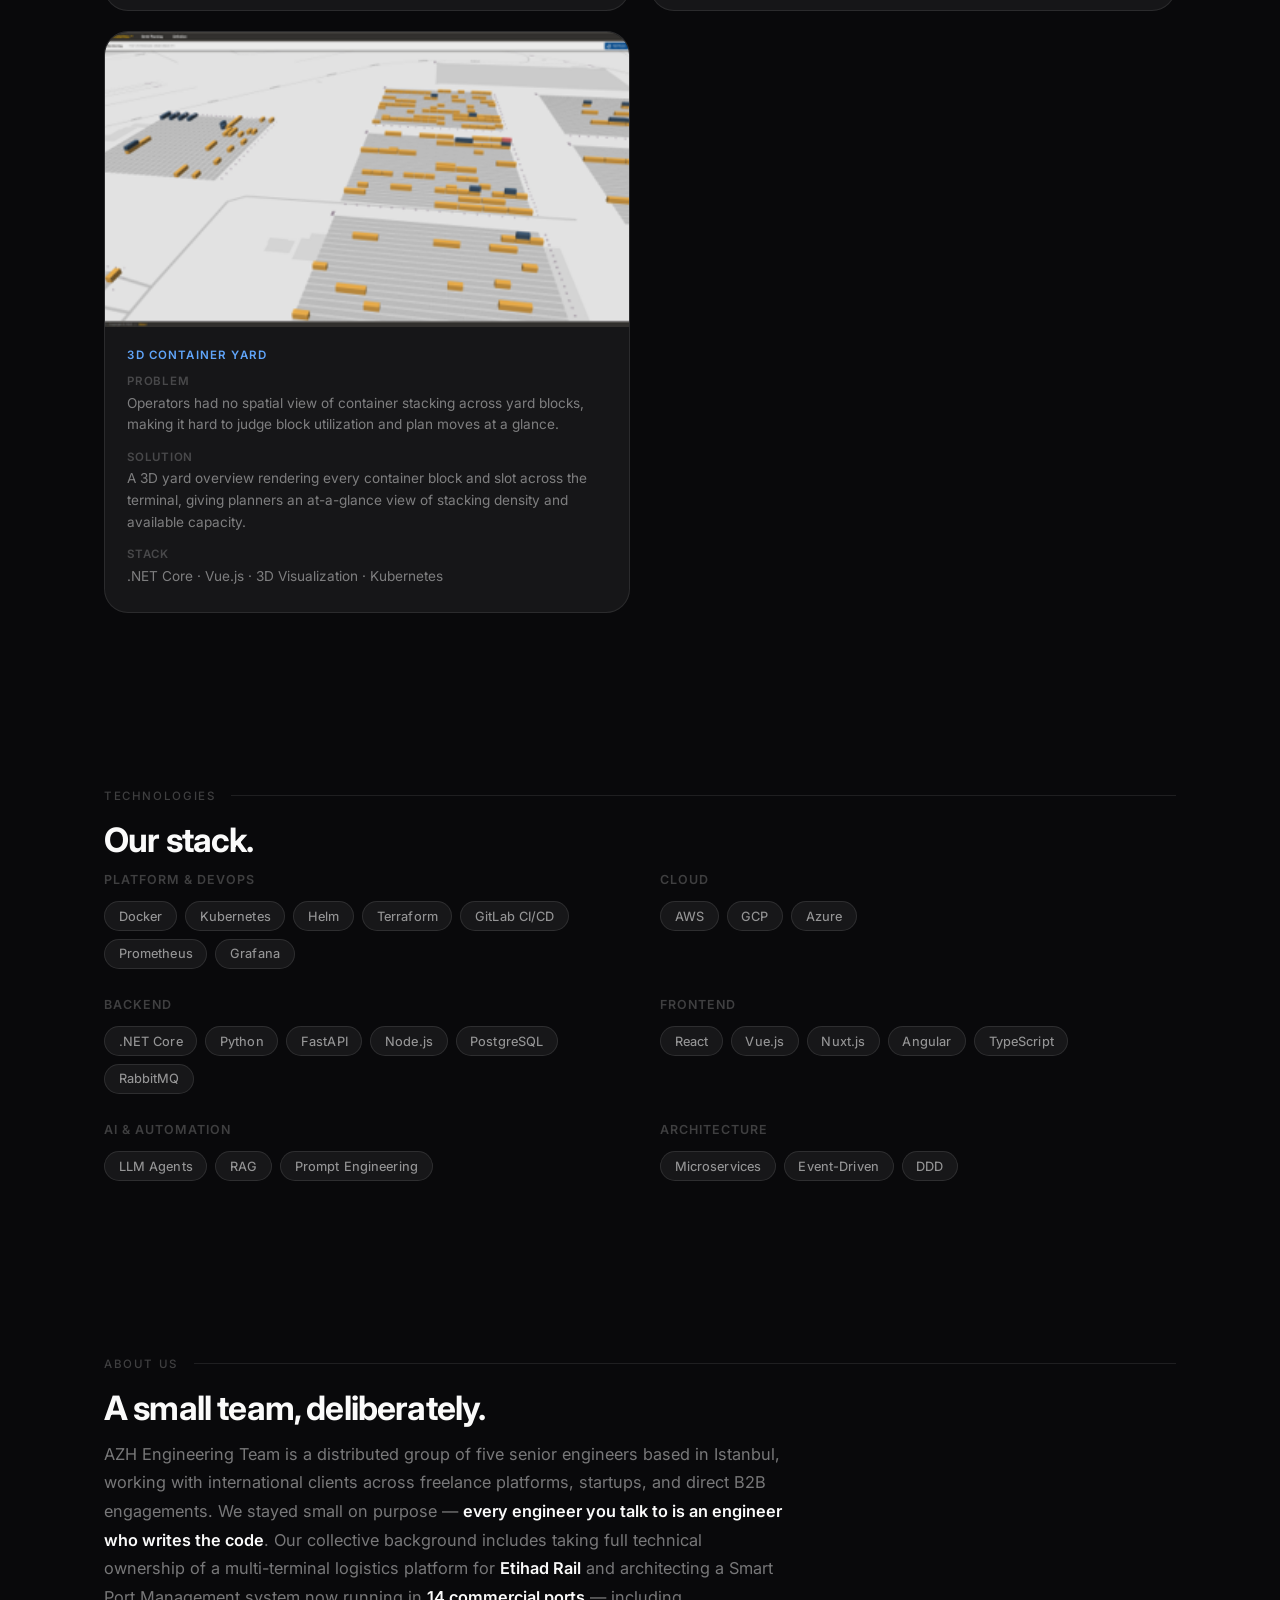
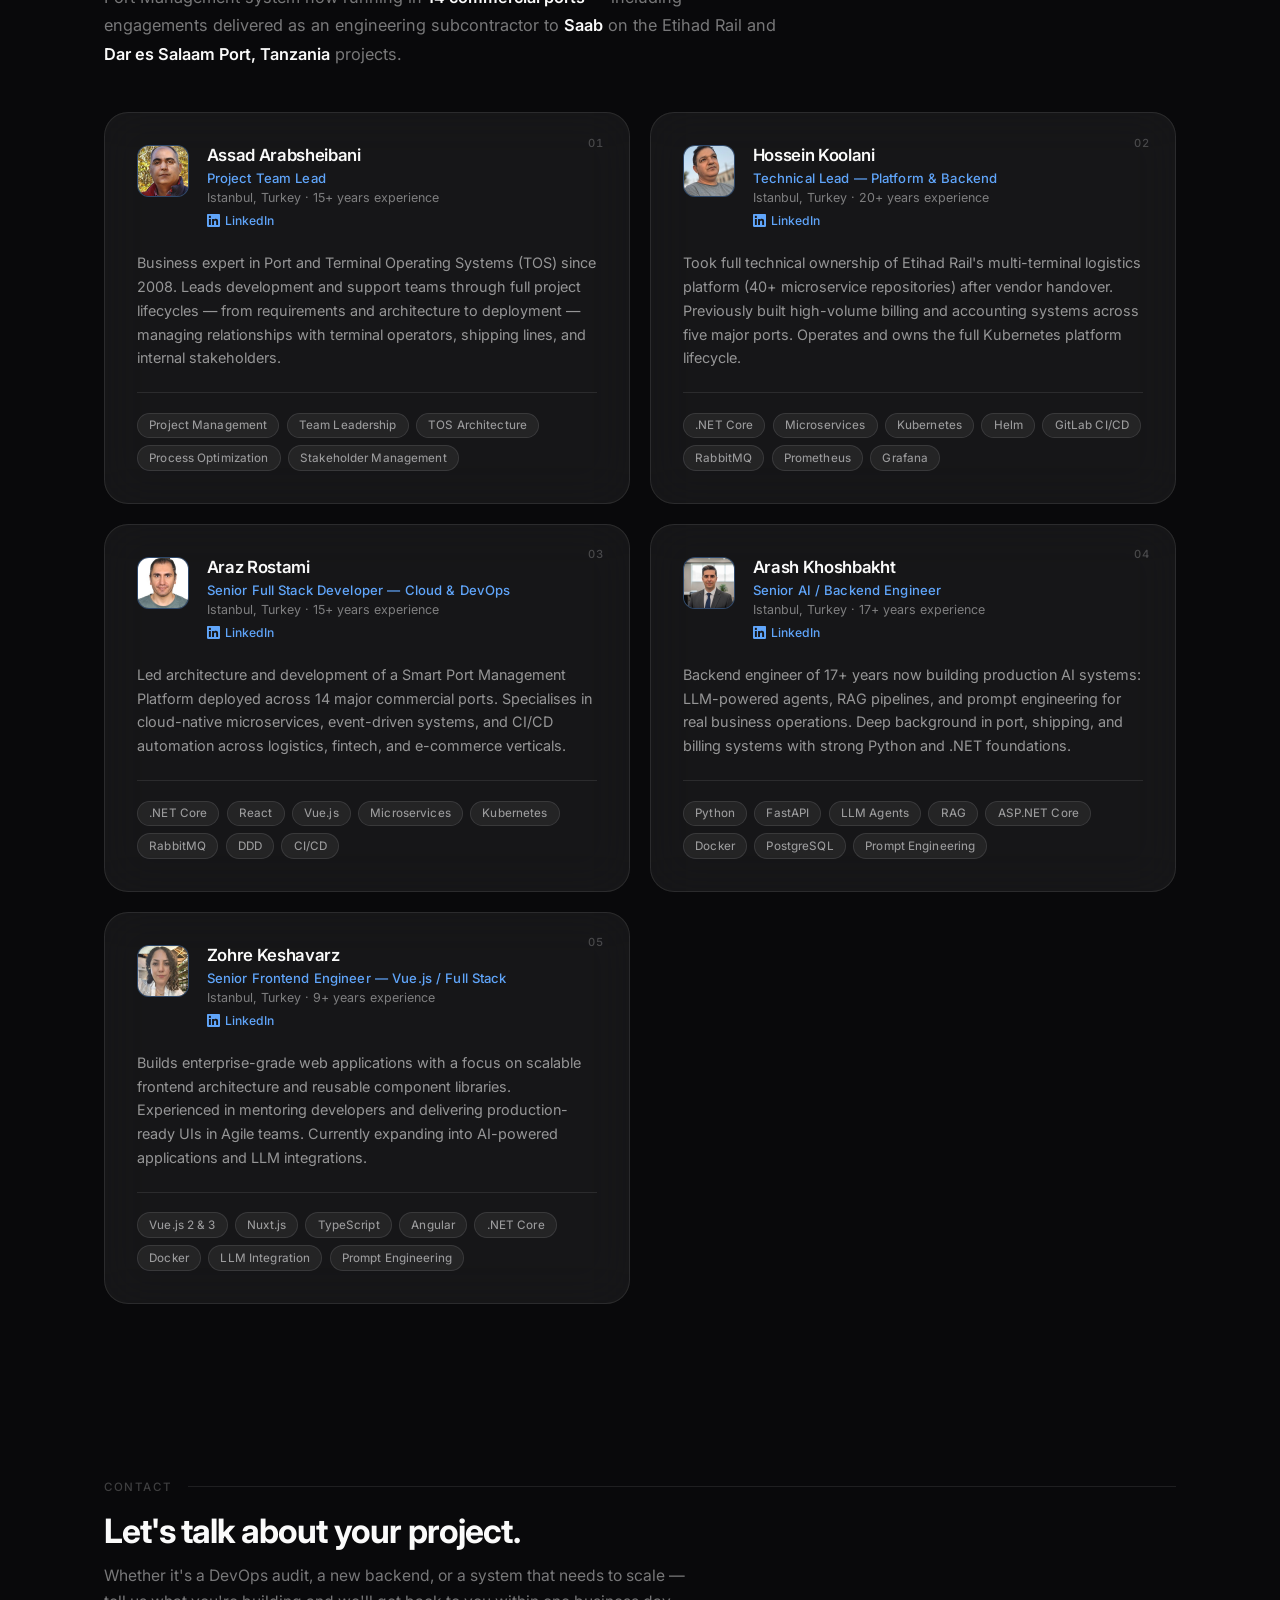
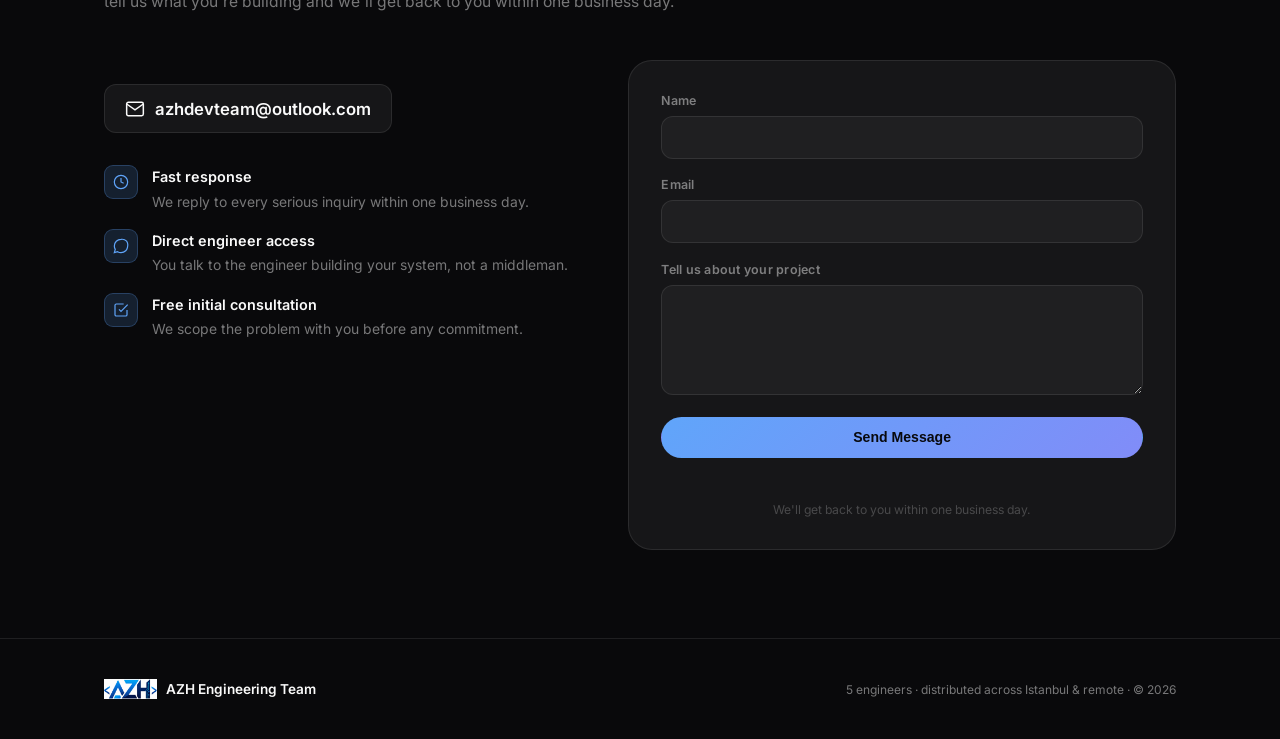
==== commit 80808c8b: "update" ====
--- a/index.html
+++ b/index.html
@@ -80,6 +80,7 @@
       <li><a href="#contact">Contact</a></li>
     </ul>
     <div class="nav-cta">
+      <a href="https://www.upwork.com/agencies/2073032124755629853/" target="_blank" rel="noopener" class="btn btn-upwork">Hire us on Upwork</a>
       <a href="#contact" class="btn btn-primary">Book a Consultation</a>
       <button class="nav-toggle" id="navToggle" aria-label="Toggle menu">
         <svg viewBox="0 0 24 24" fill="none" stroke="currentColor" stroke-width="2" stroke-linecap="round"><line x1="3" y1="6" x2="21" y2="6"/><line x1="3" y1="12" x2="21" y2="12"/><line x1="3" y1="18" x2="21" y2="18"/></svg>
@@ -93,6 +94,7 @@
       <a href="#tech">Technologies</a>
       <a href="#about">Team</a>
       <a href="#contact">Contact</a>
+      <a href="https://www.upwork.com/agencies/2073032124755629853/" target="_blank" rel="noopener" class="mobile-upwork">Hire us on Upwork ↗</a>
     </div>
   </div>
 </nav>
@@ -338,6 +340,48 @@
         </div>
       </div>
 
+      <div class="work-card">
+        <div class="work-img">
+          <img class="lightbox-trigger" src="assets/work/roro-vehicle-yard.png" data-full="assets/work/roro-vehicle-yard.png" alt="3D visualization of vehicles parked in a RoRo terminal yard" loading="lazy">
+        </div>
+        <div class="work-info">
+          <span class="work-tag">3D RoRo Vehicle Yard</span>
+          <div class="work-row">
+            <strong>Problem</strong>
+            <p>Terminal staff had no visual overview of vehicle positions across the RoRo (roll-on/roll-off) yard, making it hard to track capacity and locate specific vehicles among hundreds parked in rows.</p>
+          </div>
+          <div class="work-row">
+            <strong>Solution</strong>
+            <p>A 3D terminal overview rendering every parked vehicle in its real yard position, extending the same live 3D visualization approach used for berth monitoring to vehicle logistics.</p>
+          </div>
+          <div class="work-row">
+            <strong>Stack</strong>
+            <p>.NET Core · Vue.js · 3D Visualization · Kubernetes</p>
+          </div>
+        </div>
+      </div>
+
+      <div class="work-card">
+        <div class="work-img">
+          <img class="lightbox-trigger" src="assets/work/container-yard-3d.png" data-full="assets/work/container-yard-3d.png" alt="3D visualization of container blocks across a terminal yard" loading="lazy">
+        </div>
+        <div class="work-info">
+          <span class="work-tag">3D Container Yard</span>
+          <div class="work-row">
+            <strong>Problem</strong>
+            <p>Operators had no spatial view of container stacking across yard blocks, making it hard to judge block utilization and plan moves at a glance.</p>
+          </div>
+          <div class="work-row">
+            <strong>Solution</strong>
+            <p>A 3D yard overview rendering every container block and slot across the terminal, giving planners an at-a-glance view of stacking density and available capacity.</p>
+          </div>
+          <div class="work-row">
+            <strong>Stack</strong>
+            <p>.NET Core · Vue.js · 3D Visualization · Kubernetes</p>
+          </div>
+        </div>
+      </div>
+
     </div>
   </section>
 
--- a/assets/css/style.css
+++ b/assets/css/style.css
@@ -95,6 +95,11 @@
   padding: 0.65rem 0.25rem; border-bottom: 1px solid var(--border);
 }
 .mobile-menu.open { display: flex; }
+.mobile-upwork {
+  margin-top: 0.6rem; text-align: center; background: #14a800; color: #fff !important;
+  border-bottom: none !important; border-radius: 999px; padding: 0.75rem 1rem !important;
+  font-weight: 600;
+}
 
 @media (max-width: 860px) {
   .nav-links { display: none; }
@@ -120,6 +125,8 @@
 }
 .btn-secondary:hover { border-color: var(--border-h); background: var(--surface-h); transform: translateY(-2px); }
 .btn-block { width: 100%; }
+.btn-upwork { background: #14a800; color: #fff; }
+.btn-upwork:hover { transform: translateY(-2px); box-shadow: 0 12px 30px rgba(20,168,0,0.3); }
 
 /* ── Hero ── */
 header.hero { padding: 6.5rem 0 5.5rem; animation: fadeUp 0.7s ease both; }
@@ -239,8 +246,8 @@
 }
 
 /* ── Portfolio / work ── */
-.work-grid { display: grid; grid-template-columns: repeat(3, 1fr); gap: 1.25rem; }
-@media (max-width: 900px) { .work-grid { grid-template-columns: 1fr; } }
+.work-grid { display: grid; grid-template-columns: repeat(2, 1fr); gap: 1.25rem; }
+@media (max-width: 700px) { .work-grid { grid-template-columns: 1fr; } }
 
 .work-card {
   background: var(--surface); border: 1px solid var(--border); border-radius: var(--radius);
